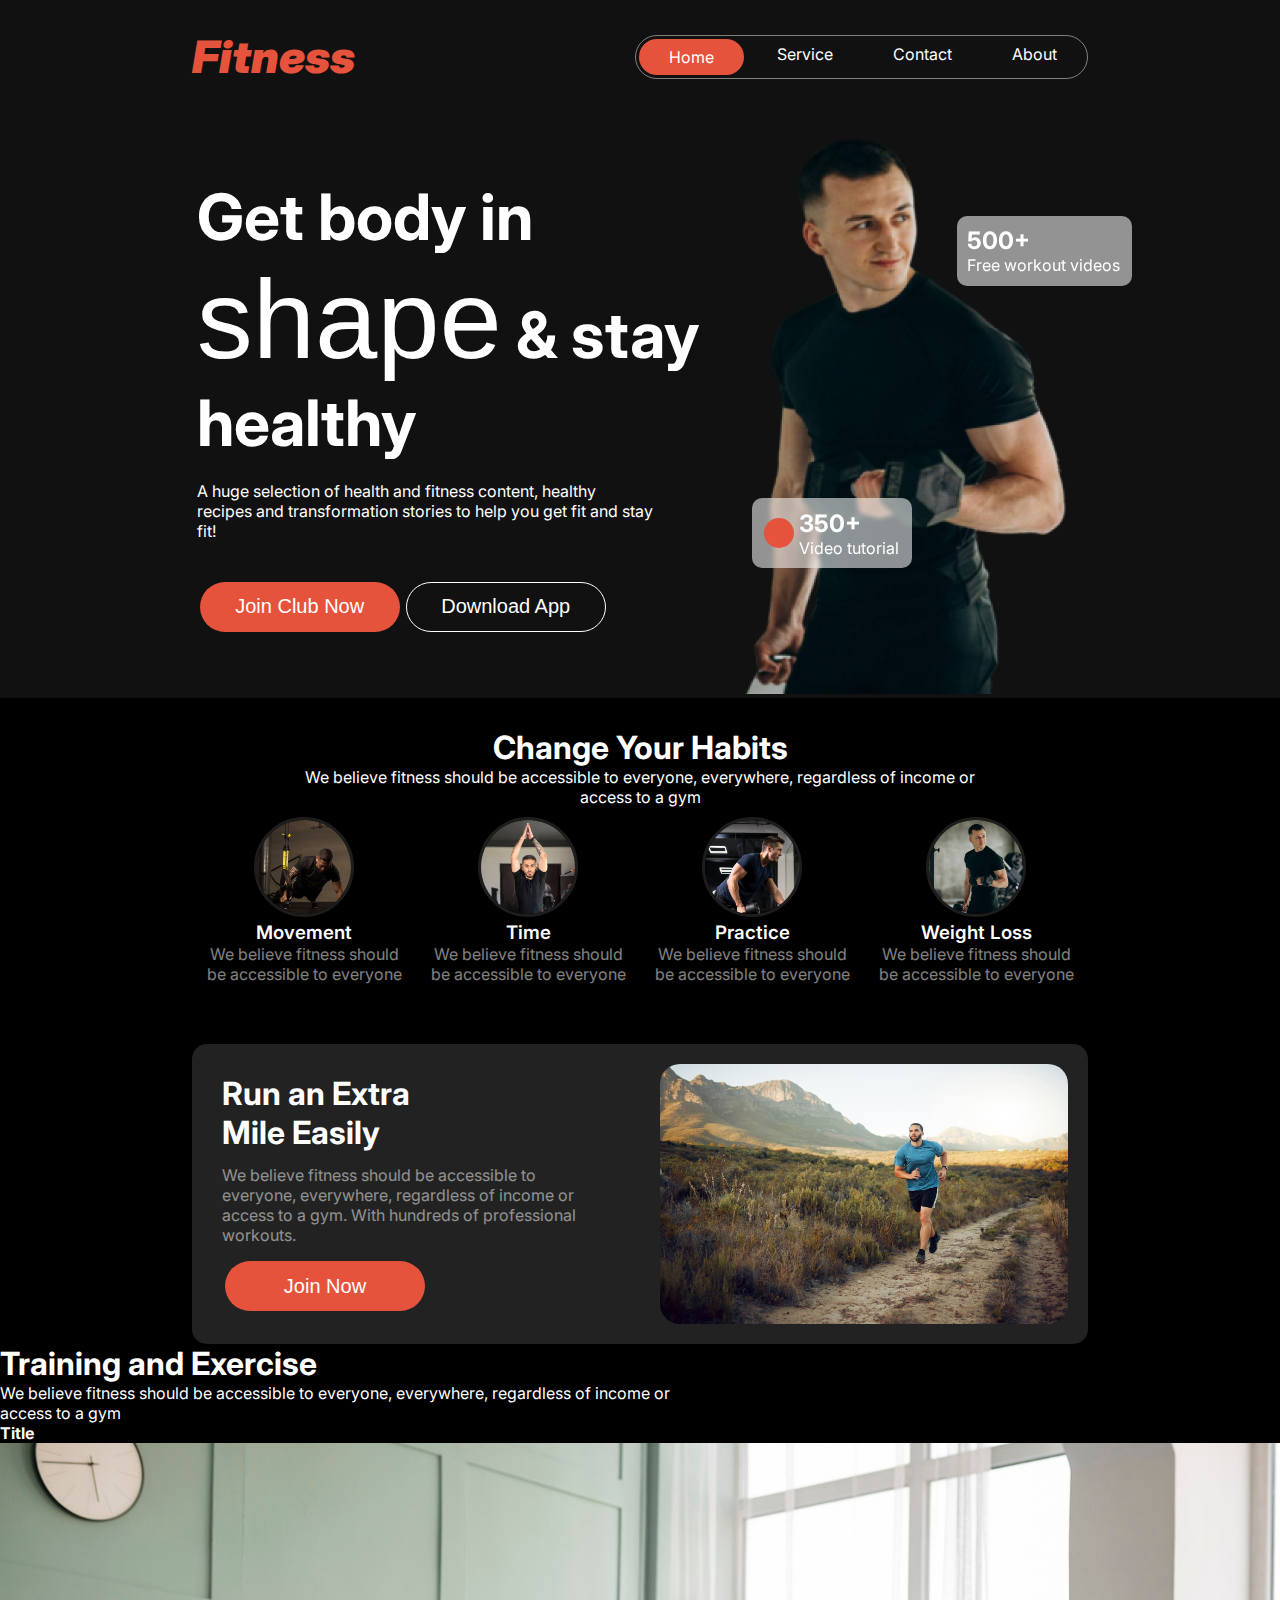
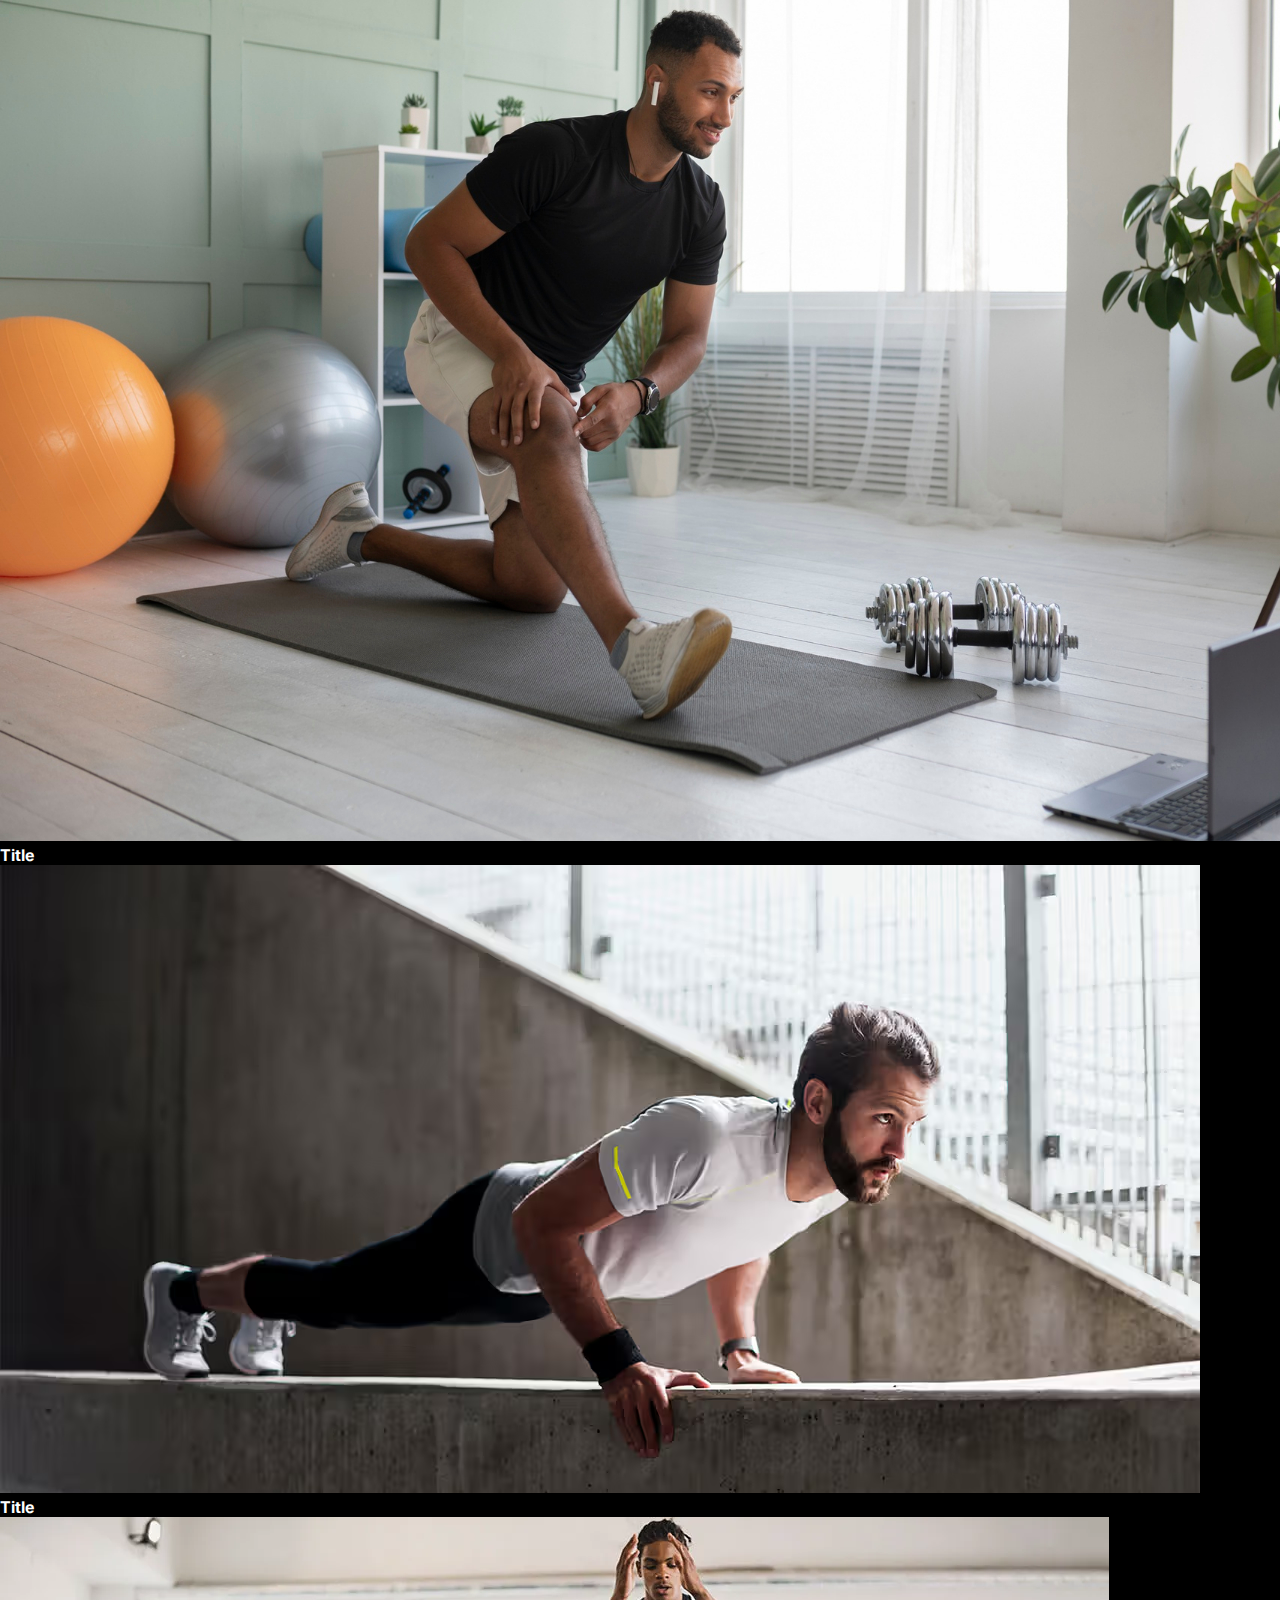
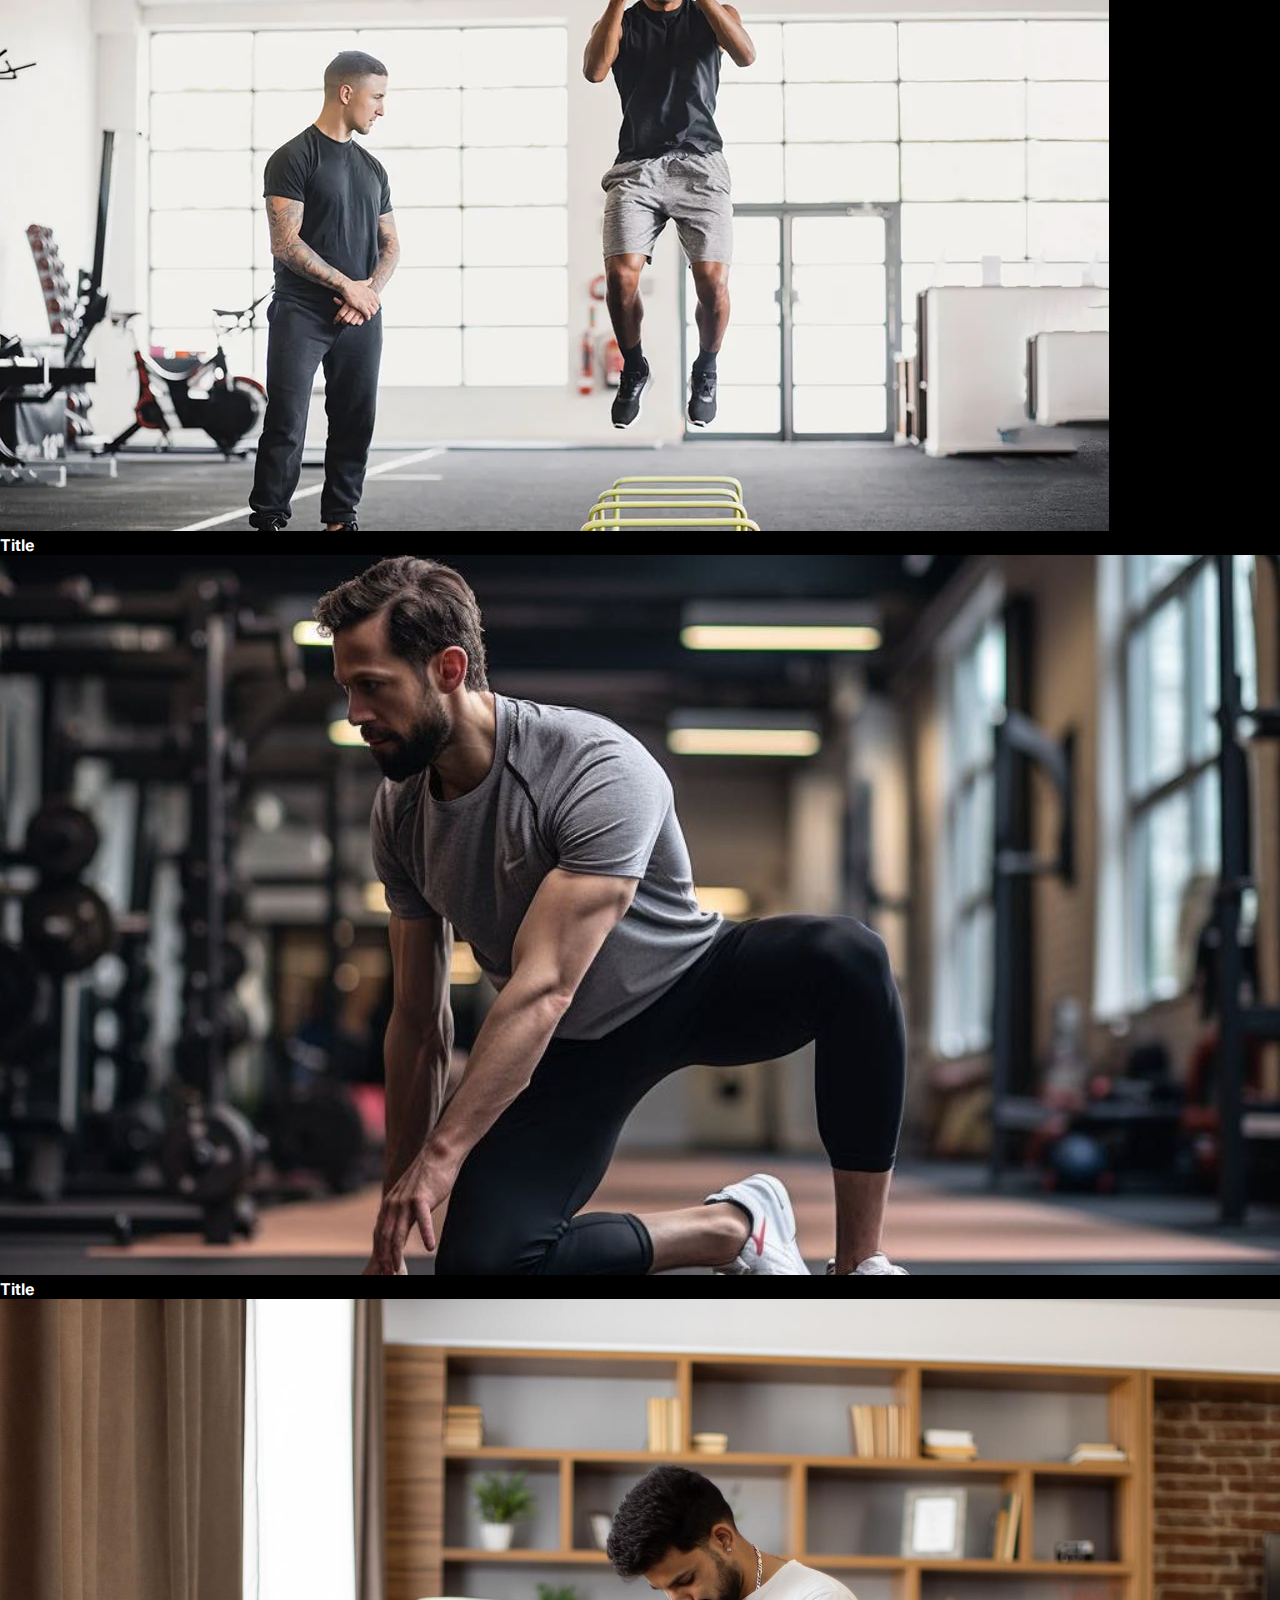
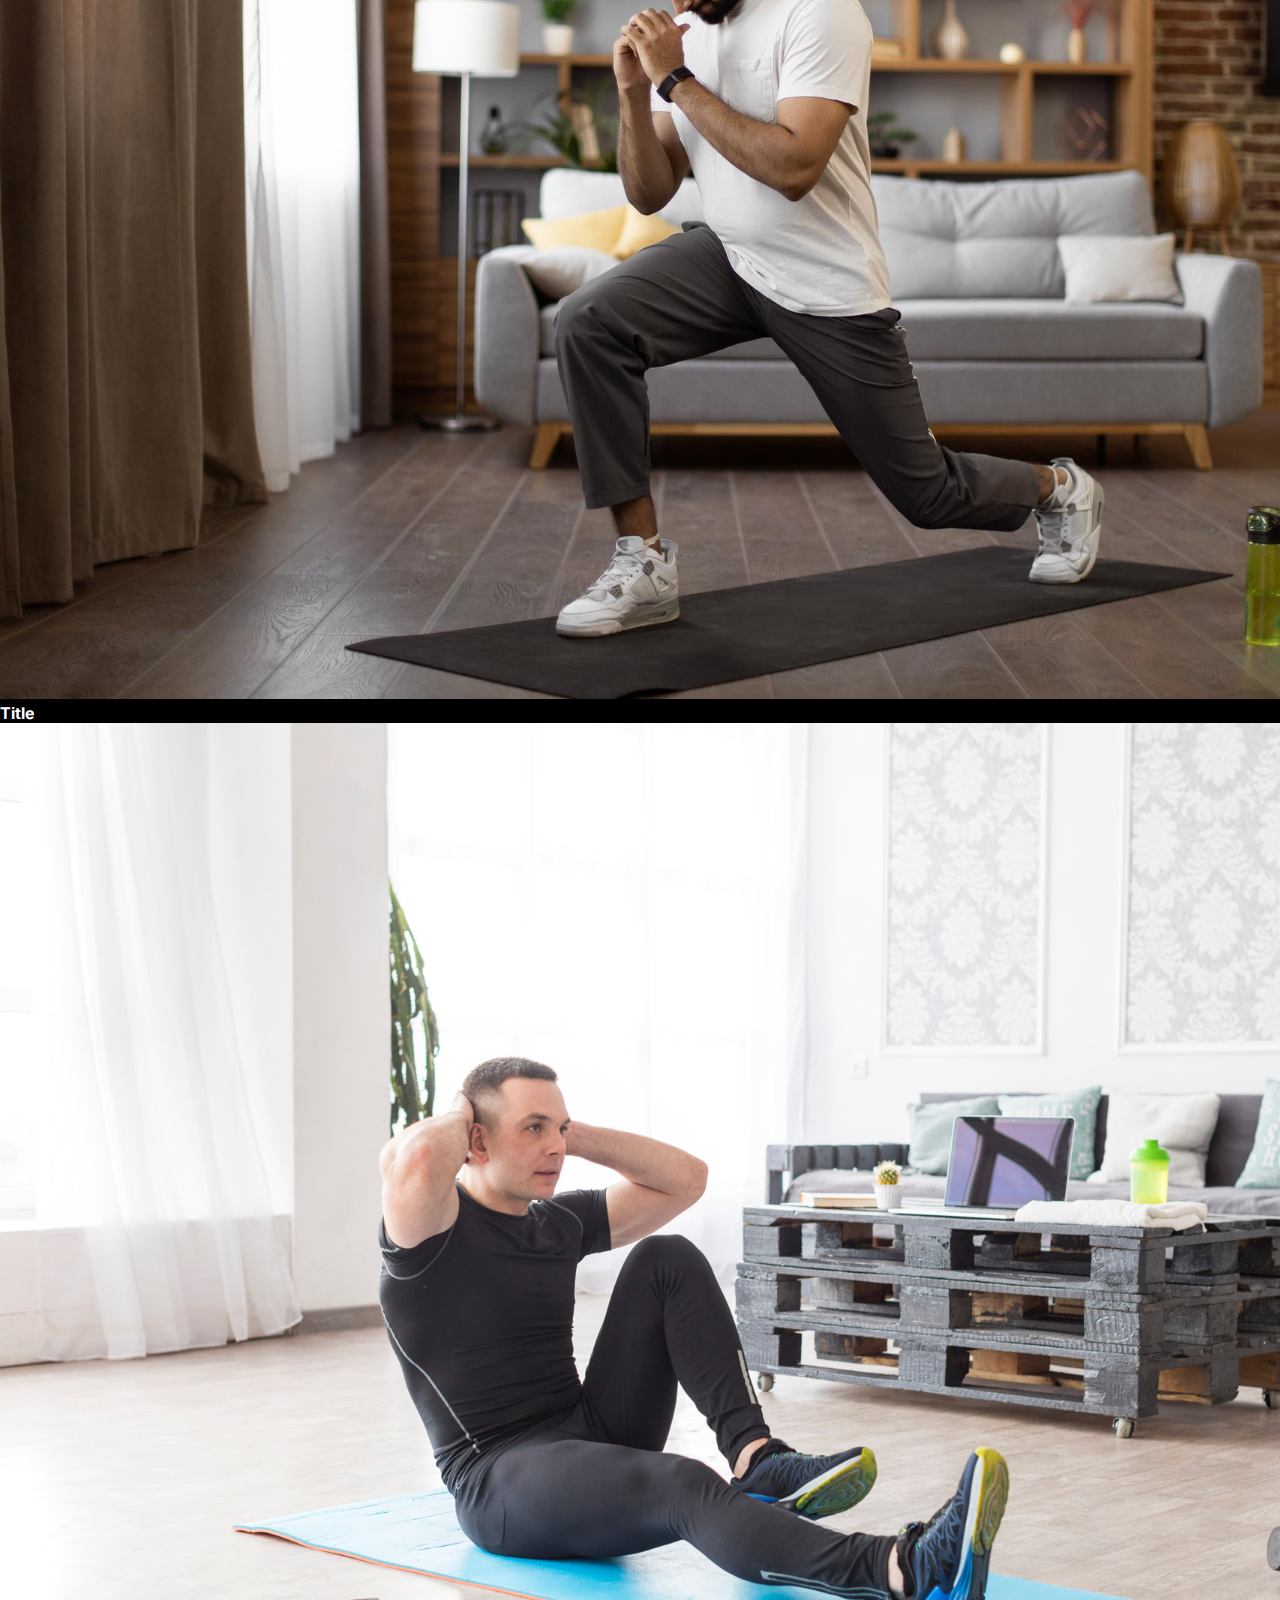
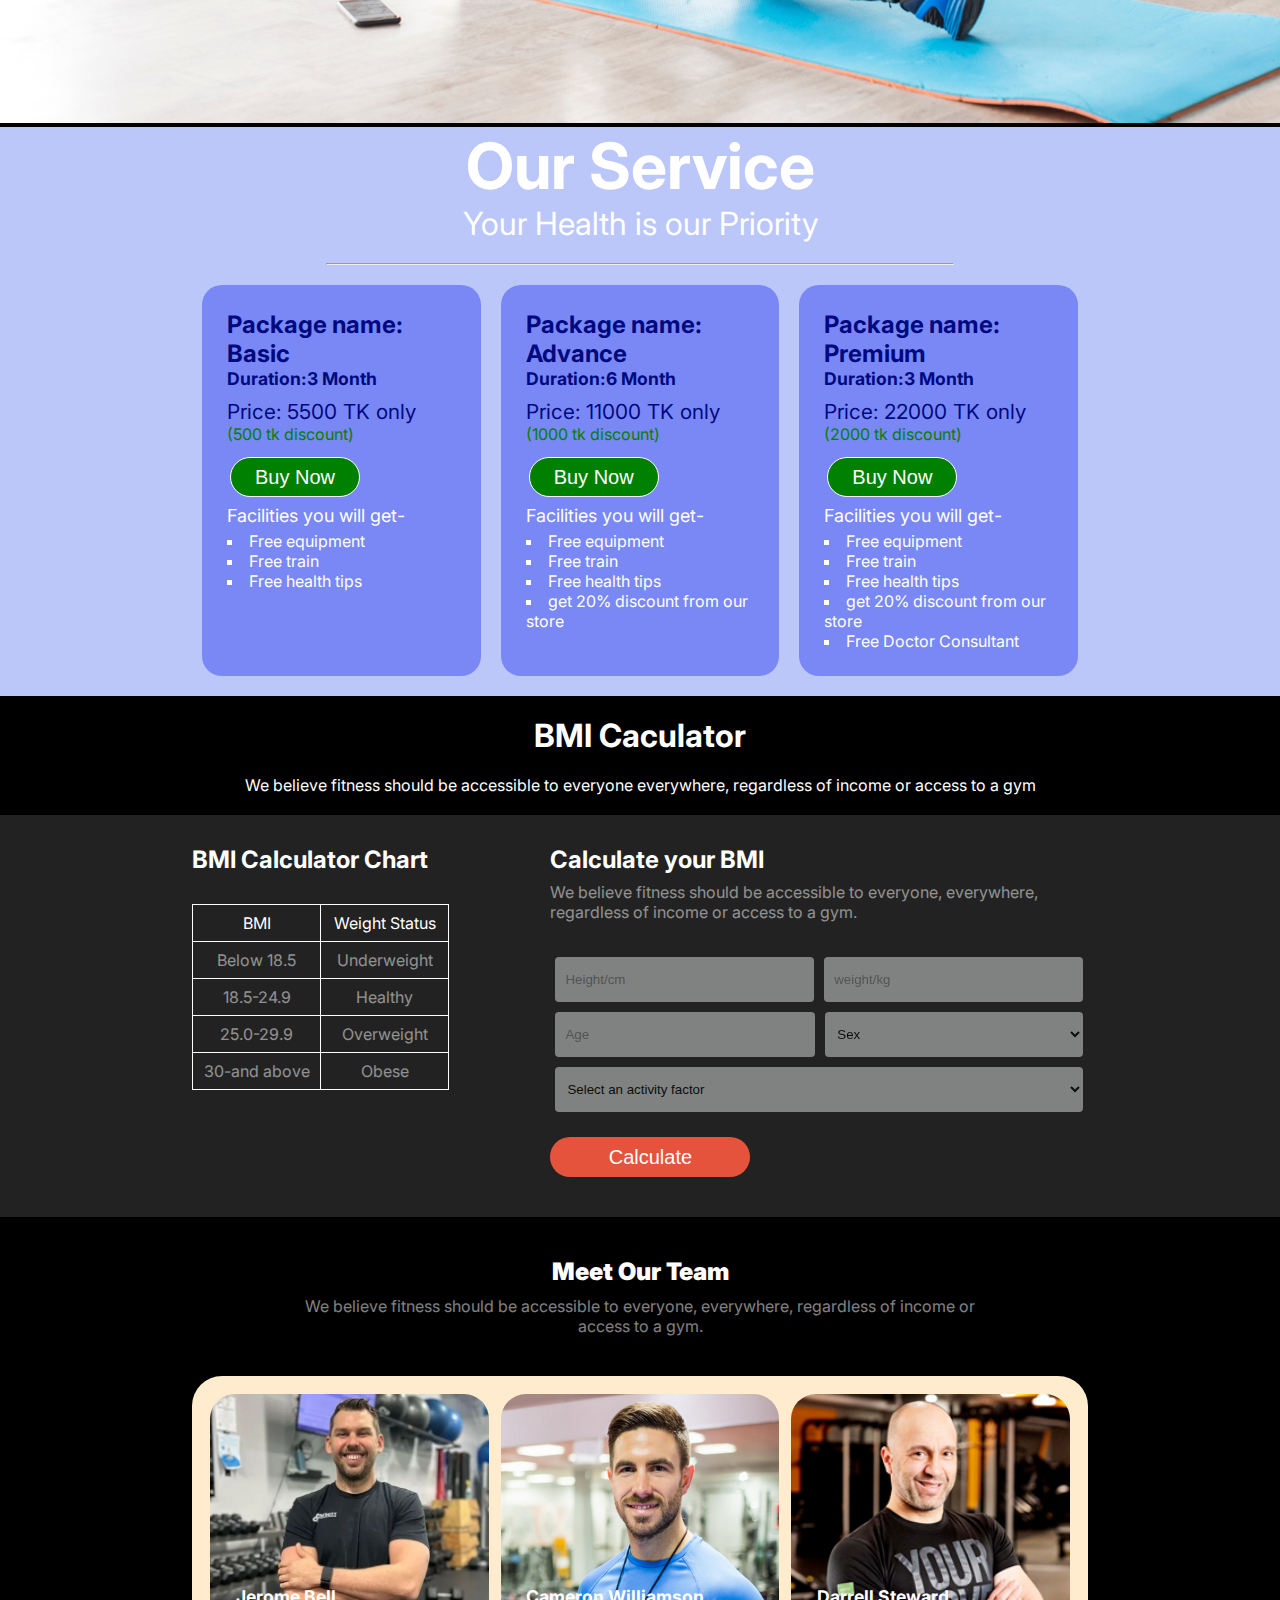
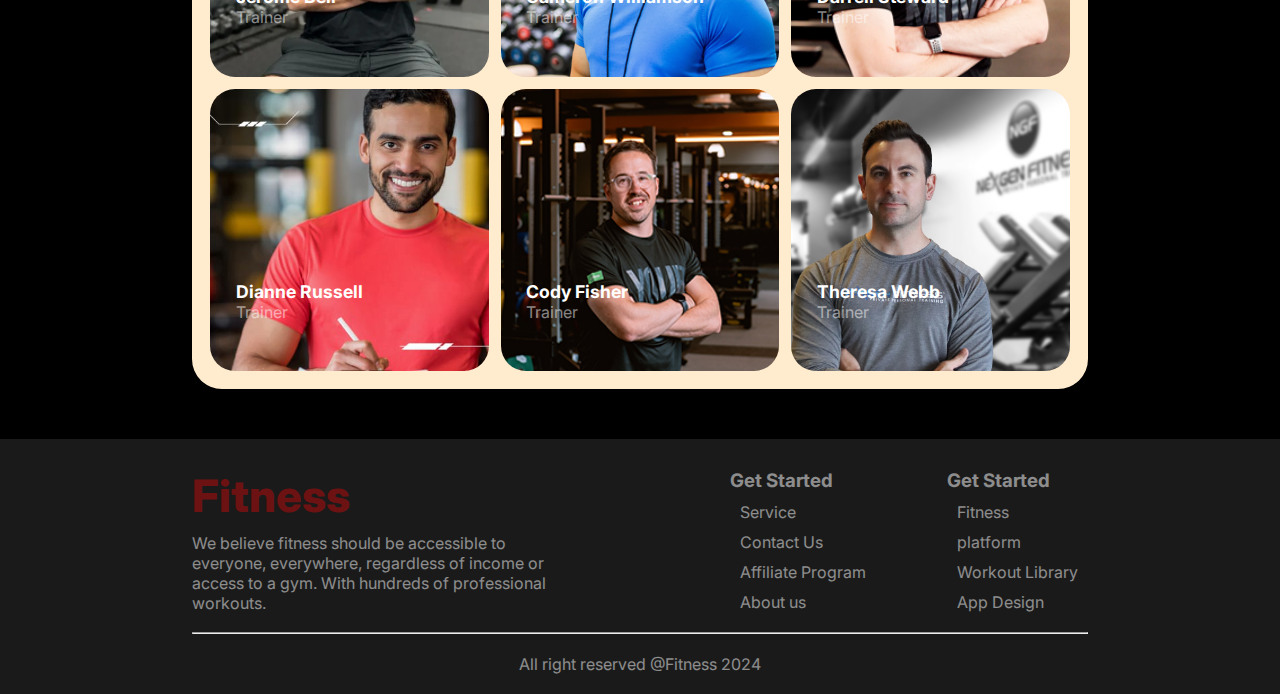
==== index.html @ 4a7ffb59 "color updated" ====
<!DOCTYPE html>
<html lang="en">

<head>
    <meta charset="UTF-8">
    <meta name="viewport" content="width=device-width, initial-scale=1.0">
    <title>Fitness</title>
    <link rel="stylesheet" href="index.css">
    <link rel="preconnect" href="https://fonts.googleapis.com">
<link rel="preconnect" href="https://fonts.gstatic.com" crossorigin>
<link href="https://fonts.googleapis.com/css2?family=Inter:wght@100..900&display=swap" rel="stylesheet">
    <link href="https://fonts.cdnfonts.com/css/miama" rel="stylesheet">
</head>

<body>
    <header>
        <nav>
            <div class="fitness"><em>Fitness</em></div>
            <div class=" nav-links">
                <ul class="nav-lists flex-it">
                    <li class="home-btn"><a href="#">Home</a></li>
                    <li><a href="#">Service</a></li>
                    <li><a href="#">Contact</a></li>
                    <li><a href="#">About</a></li>
                </ul>
            </div>
        </nav>

        <section class="header-sec">
            <div class="header-des">
                <div class="head-des">
                    <h1 class="head-title">
                        Get body in <br>
                        <span class="shape">shape</span> & stay <br>
                        healthy
                    </h1>
                </div>
                <div>
                    <p class="head-dess">A huge selection of health and fitness content, healthy recipes
                        and transformation stories to help you get fit and stay fit!</p>
                </div>
                <div class="button-div">
                    <button style="border: none;" class="btn">Join Club Now</button>
                    <button class="btn" style="background: none; border: 1px solid white;">Download App</button>
                </div>
            </div>

            <div class="image-part">
                <div class="ad-card-1">
                    <div class="round-icon"></div>
                    <div>
                        <h2>350+</h2>
                        <p>Video tutorial</p>
                    </div>
                </div>
                <div class="ad-card-2">
                    <h2>500+</h2>
                    <p>Free workout videos</p>
                </div>
                <img src="images/Images 2.png" alt="A cool Fitness guy">

            </div>

        </section>
    </header>

    <!-- Header all section close -->


    <!-- habit section start -->

    <main>
        <section class="habit">
            <div style="margin-top: 30px;">
                <h1>Change Your Habits</h1>
                <p>We believe fitness should be accessible to everyone, everywhere, regardless of income or
                    <br> access to a gym
                </p>
            </div>
            <div class="cards">
                <div class="card-1">
                    <div><img src="images/image 3.png" alt="A MAn Exercising"></div>
                    <div class="card-des">
                        <h3>Movement</h3>
                        <p>We believe fitness should be
                            accessible to everyone</p>
                    </div>
                </div>
                <div class="card-1">
                    <div><img src="images/image 2.png" alt="A MAn Exercising"></div>
                    <div class="card-des">
                        <h3>Time</h3>
                        <p>We believe fitness should be
                            accessible to everyone</p>
                    </div>
                </div>
                <div class="card-1">
                    <div><img src="images/image 4.png" alt="A MAn Exercising"></div>
                    <div class="card-des">
                        <h3>Practice</h3>
                        <p>We believe fitness should be
                            accessible to everyone</p>
                    </div>
                </div>
                <div class="card-1">
                    <div><img src="images/image 5.png" alt="A MAn Exercising"></div>
                    <div class="card-des">
                        <h3>Weight Loss</h3>
                        <p>We believe fitness should be
                            accessible to everyone</p>
                    </div>
                </div>

            </div>
            <div class="run-section">
                <div class="run-des">
                    <div class="des-run-extra">
                        <h1>Run an Extra
                            <br>
                            Mile Easily
                        </h1>
                    </div>

                    <div class="des-run-extra">
                        <p class="p-color">We believe fitness should be accessible to everyone,
                                everywhere, regardless of income or access to a gym. With
                                hundreds of professional workouts.</p>
                    </div>
                    <div>
                        <a href="#"><button class="btn run-btn" style="border: none;">Join Now</button></a>
                    </div>
                </div>

                <div class="run">
                    <img src="images/run.jpg" alt="">
                </div>
            </div>
        </section>
        <!-- run sec closed -->



        <!-- training start here  -->

        <section class="training">
            <section>
                <div>
                    <h1>Training and Exercise</h1>
                </div>
                <div>
                    <p>
                        We believe fitness should be accessible to everyone, everywhere, regardless of income or
                        <br>access to a gym
                    </p>
                </div>
            </section>

            <!-- training grid start here  -->
            <section class="training-grid">
                <div class="training-sec-1">
                    <div class="trining-1">
                        <div>
                            <h4>Title</h4>
                        </div>
                        <div class="training-img">
                            <img src="images/exercise1.jpg" alt="A Man is exercising">
                        </div>
                    </div>
                    <div class="trining-2">
                        <div>
                            <h4>Title</h4>
                        </div>
                        <div class="training-img">
                            <img src="images/exercise2.png" alt="A Man is exercising">
                        </div>
                    </div>
                    <div class="trining-3">
                        <div>
                            <h4>Title</h4>
                        </div>
                        <div class="training-img">
                            <img src="images/exercise3.png" alt="A Man is exercising">
                        </div>
                    </div>
                    <div class="trining-4">
                        <div>
                            <h4>Title</h4>
                        </div>
                        <div class="training-img">
                            <img src="images/exercise4.png" alt="A Man is exercising">
                        </div>
                    </div>
                    <div class="trining-5">
                        <div>
                            <h4>Title</h4>
                        </div>
                        <div class="training-img">
                            <img src="images/exercise5.jpg" alt="A Man is exercising">
                        </div>
                    </div>
                    <div class="trining-6">
                        <div>
                            <h4>Title</h4>
                        </div>
                        <div class="training-img">
                            <img src="images/exercise6.jpg" alt="A Man is exercising">
                        </div>
                    </div>
                </div>
            </section>
        </section>
        <!-- training end here  -->
        <!-- our service start here  -->
        <section class="service-main">
            <div class="service">
                <div class="service-header">
                    <h1>Our Service</h1>
                    <p>Your Health is our Priority</p>
                </div>
                <hr class="head-hr">
                <div class="packages">
                    <div class="service-package-1">
                        <div class="price">
                            <h2>Package name: Basic</h2>
                            <h3>Duration:3 Month</h3>
                            <div class="amount-p">
                                <p class="amount">Price: 5500 TK only</p>
                                <p class="disc">(500 tk discount)</p>
                            </div>
                            <button class="btn purchase-btn">Buy Now</button>
                            <p class="facilities">Facilities you will get-</p>
                            <ul class="service-list">
                                <li>Free equipment</li>
                                <li>Free train</li>
                                <li>Free health tips</li>
                            </ul>
                        </div>
                    </div>
                    <div class="service-package-1">
                        <div class="price">
                            <h2>Package name: Advance</h2>
                            <h3>Duration:6 Month</h3>
                            <div class="amount-p">
                                <p class="amount">Price: 11000 TK only</p>
                                <p class="disc">(1000 tk discount)</p>
                            </div>
                            <button class="btn purchase-btn">Buy Now</button>
                            <p class="facilities">Facilities you will get-</p>
                            <ul class="service-list">
                                <li>Free equipment</li>
                                <li>Free train</li>
                                <li>Free health tips</li>
                                <li>get 20% discount from our store</li>
                            </ul>
                        </div>
                    </div>
                    <div class="service-package-1">
                        <div class="price">
                            <h2>Package name: Premium</h2>
                            <h3>Duration:3 Month</h3>
                            <div class="amount-p">
                                <p class="amount">Price: 22000 TK only</p>
                                <p class="disc">(2000 tk discount)</p>
                            </div>
                            <button class="btn purchase-btn">Buy Now</button>
                            <p class="facilities">Facilities you will get-</p>
                            <ul class="service-list">
                                <li>Free equipment</li>
                                <li>Free train</li>
                                <li>Free health tips</li>
                                <li>get 20% discount from our store</li>
                                <li>Free Doctor Consultant</li>
                            </ul>
                        </div>
                    </div>
                </div>
            </div>
        </section>

        <!-- our service end here  -->



        <!-- bmi start here  -->
        <section class="bmi-sec">
            <div class="bmi-table-main">
                <div class="bmi-head">
                    <h2>BMI Caculator</h2>
                    <p>We believe fitness should be accessible to everyone everywhere, regardless of income or access to
                        a gym
                    </p>
                </div>

                <section class="bmi">
                    <div class="bmi-main">
                        <div class="bmi-table">
                            <h2>BMI Calculator Chart</h2>
                            <table class="table-main">
                                <tbody>
                                    <thead style="color: #FFFFFF; opacity: 100%;">
                                        <td style="color: #FFFFFF" >BMI</td>
                                        <td class="red">Weight Status</td>
                                    </thead>
                                    <tr>
                                        <td>Below 18.5</td>
                                        <td>Underweight</td>
                                    </tr>
                                    <tr>
                                        <td>18.5-24.9
                                        <td>Healthy</td>
                                        </td>
                                    </tr>
                                    <tr>
                                        <td>25.0-29.9
                                        <td>Overweight</td>
                                        </td>
                                    </tr>
                                    <tr>
                                        <td>30-and above
                                        <td>Obese</td>
                                        </td>
                                    </tr>
                                </tbody>
                            </table>
                        </div>

                        <!-- form start here  -->
                        <form class="bmi-form-main">
                            <div class="bmi-form-head">
                                <h2 class="h-color"> Calculate your BMI</h2>
                                <p class="p-color">We believe fitness should be accessible to everyone, everywhere, regardless of income
                                    or access to a gym.</p>
                            </div>
                            <div class="test-form">
                                <div class="bmi-form">
                                    <div class="in-100">
                                        <input class="in-50" type="text" name="height" placeholder="Height/cm">
                                        <input class="in-50" type="text" name="height" placeholder="weight/kg">
                                    </div>
                                    <div class="in-100">
                                        <input type="text" name="height" placeholder="Age">
                                        <select class="in-50">
                                            <option value="Sex">Sex</option>
                                            <option value="Sex">Male</option>
                                            <option value="Sex">Female</option>
                                        </select>
                                    </div>
                                    <div class="in-100">
                                        <select class="in-50">
                                            <option value="Sex">Select an activity factor</option>
                                            <option value="Sex">Activity 1</option>
                                            <option value="Sex">Activity 2</option>
                                            <option value="Sex">Activity 3</option>
                                        </select>
                                    </div>

                                </div>
                                <div class="calc-btn">
                                    <button class="btn" style="border: none; height: 40px; margin: 20px 0px;"
                                        type="submit">Calculate</button>
                                </div>
                            </div>
                        </form>
                    </div>
                </section>
            </div>
        </section>
        <!-- meet-team section start here  -->
        <section class="team">
            <section class="team-70">
                <div class="team-head">
                    <h2><strong>Meet Our Team</strong></h2>
                    <p class="p-color">We believe fitness should be accessible to everyone, everywhere, regardless of income or <br>
                        access to a gym.</p>
                </div>

                <!-- head close  -->




                <!-- grid section start here      -->
                <div class="grid-container">
                    <div class="trainer-1 grid-cards">
                        <div class="detail">
                            <h4>Jerome Bell</h4>
                            <p>Trainer</p>
                        </div>
                        <img src="images/trainer1.png" alt="">
                    </div>
                    <div class="trainer-2 grid-cards ">
                        <div class="detail">
                            <h4>Cameron Williamson</h4>
                            <p>Trainer</p>
                        </div>
                        <img src="images/trainer2.png" alt="">

                    </div>
                    <div class="trainer-3 grid-cards">
                        <div class="detail">
                            <h4>Darrell Steward</h4>
                            <p>Trainer</p>
                        </div>
                            <img src="images/trainer3.png" alt="">

                    </div>
                    <div class="trainer-4 grid-cards">
                        <div class="detail">
                            <h4>Dianne Russell</h4>
                            <p>Trainer</p>
                        </div>
                            <img src="images/trainer4.png" alt="">

                    </div>
                    <div class="trainer-5 grid-cards">
                        <div class="detail">
                            <h4>Cody Fisher</h4>
                            <p>Trainer</p>
                        </div>
                            <img src="images/trainer5.png" alt="">

                    </div>
                    <div class="trainer-6 grid-cards">
                        <div class="detail">
                            <h4>Theresa Webb</h4>
                            <p>Trainer</p>
                        </div>
                            <img src="images/trainer6.png" alt="">

                    </div>
                </div>
            </section>
        </section>
    </main>



    <footer>
        <section class="footer-sec-main">
            <section class="footer-sec">
                <div class="foot-sec-1">
                    <h1 class="fitness-footer fitness ">Fitness</h1>
                    <p>We believe fitness should be accessible to everyone,
                        everywhere, regardless of income or access to a gym. With
                        hundreds of professional workouts.</p>
                </div>
                <div class="footer-test-section">
                    <!-- sec 2 start  -->
                    <div class="foot-sec-2">
                        <div>
                            <h3 >Get Started</h3>
                        </div>
                        <div class="list-style">
                            <ul>
                                <li>Service</li>
                                <li>Contact Us</li>
                                <li>Affiliate Program</li>
                                <li>About us</li>
                            </ul>
                        </div>
                    </div>
                    <!-- footer section 3 start -->
                    <div class="foot-sec-3">
                        <div>
                            <h3 class="h color">Get Started</h3>
                        </div>

                        <div class="list-style">
                            <ul>
                                <li>Fitness</li>
                                <li>platform</li>
                                <li>Workout Library</li>
                                <li>App Design</li>
                            </ul>
                        </div>
                    </div>
                </div>
            </section>
        </section>
        <hr>
        <div class="footerr-sec">
            <p class="p-color">All right reserved @Fitness 2024</p>
        </div>
    </footer>
</body>

</html>
---- index.css ----
*{
    margin: 0;
    padding: 0;
    box-sizing: border-box;
}
body{
    /* background-color:linear; */
    background: #000000;
    color: #FFFFFF;
    font-family: "Inter", sans-serif;
    font-optical-sizing: auto;
    /* font-weight: <weight>; */
    font-style: normal;
    font-variation-settings:
        "slnt" 0;
    /* background: linear-gradient(); */
    /* margin:0 auto; */

}
.shape{
    font-family: 'Miama', sans-serif;
    font-size: 7rem;
    font-weight: 400;
}


/* important > 
small-576
med-576-992
large above 992 */


/* shared styles */
.home-btn{
    background-color: #E6533C;
    border-radius: 50px;
    margin: 3px;
}
.btn{
    background-color: #E6533C;
    height: 50px;
    width: 200px;
    border-radius: 50px;
    margin: 3px;
    color: white;
    font-size: 20px;
    border: 1px solid white;

}
.purchase-btn{
    height:40px;
    width:130px;
    background-color: green;
}

.flex-it{
display: flex;

}

.p-color{
    color: #FFFFFF;
    opacity: 50%;
}
.h-color{
    color: #FFFFFF;
}


.list-style ul li{
    list-style: none;
    margin: 10px;
}

/* share style close */









header{
    display: flex;
    flex-direction: column;
    /* width: 100%; */
    /* border: 2px solid red; */
    justify-content: center;
    align-items: center;
    /* background-color: rgb(0, 0, 0); */
    background: linear-gradient(#111111 100%, #777777 0%);

    
}
nav{
    display: flex;
    /* border: 2px solid red; */
    width: 70%;
    margin: 30px auto;
    justify-content: space-between;
    align-items: center;
}
.fitness{
    font-size: 2.8rem;
    color: #E6533C;
    font-weight: 900;
}
.nav-links li{
    display: flex;
    justify-content: space-around;

}
.nav-lists{
    border: 1px solid gray;
    border-radius: 50px;

}
.nav-links ul li a{
    /* border: 2px solid red; */
    justify-content: space-around;
    margin: 8px 30px;
    text-decoration: none;
    color: white;
}

.header-sec{
    color: white;
    display: flex;
    justify-content: flex-start;
    align-items: flex-start;
    height: 100%;
    width: 70%;
    /* margin: 50px auto; */
    /* border: 2px solid rgb(0, 0, 234); */
    /* background-color: rebeccapurple; */
    

}
.head-title{
    font-size: 4rem;"
}
.head-dess{
    width: 85%;
}
.header-des{
    display: flex;
    flex-direction: column;
    /* justify-content: center; */
    /* align-items: center; */
    height: 100%;
    width: 60%;
    gap: 20px;
    margin: auto;
    
    /* border: 2px solid rgb(15, 18, 188); */
    /* padding: 100px; */

}
.button-div{
    display: flex;
    /* justify-content: center; */
    width: 100%;
    margin-top: 2vh;
}
.image-part{
    height: 100%;
    width: auto;
    /* border: 2px solid rgb(69, 219, 59); */
    text-align: center;
    /* position: relative; */
}
.image-part>img{
    height: 100%;
    width: 100%;
    /* border: 2px solid rgb(234, 0, 0); */
    text-align: center;
}

.ad-card-1{
    display: flex;
    justify-content: space-around;
    align-items: center;
    background-color: rgba(255, 255, 255, 0.548);
    backdrop-filter: blur(2px);
    height: 70px;
    width: 160px;
    border-radius: 10px;
    position: absolute;
    text-align: left;
    margin: 30% 1%;
    padding: 10px;

    /* ekhane ektu kaj korte hbe  */
}
.round-icon{
    height: 30px;
    width:30px;
    background-color: #E6533C;
    border-radius:50%;
}
.ad-card-2{
    background-color: rgba(255, 255, 255, 0.548);
    /* color: rgb(249, 249, 249); */
    /* opacity: 100%; */
    backdrop-filter: blur(3px);
    /* background-color: aquamarine; */
    height: 70px;
    width: 175px;
    border-radius: 10px;
    position: absolute;
    text-align: left;
    margin: 8% 17% ;
    padding: 10px;
}

.habit{
    width: 70%;
    margin: 0 auto;
    text-align: center;
    /* border: 3px solid red; */

}

.cards{
    display: flex;
    margin-bottom: 50px;
    /* border: 4px solid rgb(23, 210, 67); */
    
}
.card-1{
    padding: 10px;
    /* width: 33%; */
}
.card-1 h3{
    color: #FFFFFF;
    font-weight: 600;
}
.card-des p{
    color: #FFFFFF;
    opacity: 50%;
    
}
.card-1 img{
    height: 100px;
    width: 100px;
    border: 3px solid rgba(255, 255, 255, 0.115);
    border-radius: 50%;
}

.run-section{
    display: flex;
    text-align: left;
    height: 300px;
    background-color: #222222;
    border-radius: 15px;
    /* gap: 30px; */
}
.run-des{
    display: flex;
    flex-direction: column;
    justify-content: space-between;
    width: 50%;
    padding: 30px;
    
}
.run{
    width: 50%;
    padding: 20px;
}
.run img{
    height: 100%;
    width: 100%;
    border-radius: 20px;
    /* background-image: url(images/run.jpg);
    background-position: center;
    background-repeat: no-repeat;
    background-size: cover; */
}
training- exersize grid start here
.training{
    width: 70%;
    margin: 50px auto;
    border: 3px solid red;
    text-align: center;
    
}
.training-grid{
    disply:grid;
    /* grid-template-columns: repeat(3, 1fr); */
    grid-template-columns: repeat(3 1fr);
}
/* our service section start here  */


.containerr{
    display: flex;
    /* grid-template-columns: repeat(3 1fr); */
}
.cotainer img{
    height: 100%;
    width: 100%;
}


/* our service start here  */

.service-main{
    /* width: 70%; */
    background-color: rgb(187, 199, 249);
    /* margin-bottom: 150px; */
}
.service{
    width: 70%;
    margin: 0 auto;
    /* background-color: rgb(187, 199, 249); */
}
.service-header{
    text-align: center;
    font-size: 2rem
}
.service-list{
    list-style: square inside;
}
.packages{
    display: flex;
    justify-content: center;
    align-content: center;
}

.service-package-1{
    padding: 25px;
    border-radius: 20px;
    background-color: rgba(105, 119, 244, 0.796);
    color: rgb(255, 255, 255);
    margin: 0px 10px;
    /* margin-right: 10px; */
    margin-bottom: 20px;
    width: 33%;
}
.head-hr{
    margin: 20px auto;
}
.price h3{
    font-size: 1.1rem;
    color: rgb(0, 9, 128);
}
.price h2{
    /* font-size: 1.1rem; */
    color: rgb(0, 9, 128);
}
.amount-p{
    margin: 10px 0;
}
.amount{
    font-size: 1.3rem;
    color: rgb(0, 9, 128);
    /* margin: 5px 0; */
}
.disc{
    color: green;
}
.facilities{
    margin: 5px 0px;
    font-size: 18px;
}
/* our service end here  */











/* bmi sta rt */
.bmi{
    /* height: 400px; */

}
.bmi-table{
    width: 40%;
    /* background-color: blue; */
}

.bmi-sec{
    /* text-align: center; */
    /* background-color: bisque; */
}
/* .bmi-table-main{
    display: flex;
    justify-content: space-evenly;
} */
.bmi-main{
    display: flex;
    justify-content: space-between;
    /* border: 2px solid rgb(199, 64, 30); */
    width: 70%;
    margin-top: 30px;


}


.bmi-form-main{
    width: 60%;
    gap: 10px;
    /* background-color: aquamarine; */
}
.bmi-form-head > p{
    margin-top: 8px;
    margin-bottom: 30px;
    /* margin-block-end: 15px; */
}
.bmi-head{
    /* margin-left: 25vw; */
    text-align: center;
    margin: 20px auto;
    /* background-color: red; */
}
.bmi-head h2{
    font-size: 2rem;
    margin-bottom: 20px;
}

.bmi{
    background-color: #222222;
    /* width: 70%; */
    display: flex;
    flex-direction: column;
    justify-content: center;
    align-items: center;
}

.bmi-table{
    /* border: 3px solid red; */
    display: flex;
    flex-direction: column;
    align-items: self-start;
    gap: 30px;
}
table{
    border-collapse: collapse;
}
td{
    border: 1px solid white ;
    padding: 8px;
    /* height: 1vh; */
    width: 10vw;
    text-align: center;

}

tbody td{
    color: #FFFFFF;
    opacity: 50%;
}


/* bmi form start  */
.bmi-form{
    width: 100%;
    margin: auto;
    color: #FFFFFF;
    opacity: 60%;

}
.test-form{
    /* background-color: rebeccapurple; */
    text-align: left;
    margin-bottom: 20px;

    
}
.age-sex{
    /* display: flex; */
    /* justify-content: ; */
}

.in-100{
    display: flex;
    /* width: 100%; */

}

.bmi-form input {
    width: 100%;
    border-radius: 4px;
    height: 5vh;
    padding: 10px;
    margin: 5px ;
    border: none;
    background-color: rgb(192, 196, 196);
    /* position: relative; */
}
.in-100 select{
    width: 100%;
    border-radius: 4px;
    height: 5vh;
    padding: 8px;
    margin: 5px ;
    border: none;
    background-color: rgb(192, 196, 196);

}





/* team start here  */
.team{
background-color: black;
margin-bottom: 50px;
display: flex;
flex-direction: column;
justify-content: center;
align-items: center;
}
.team-70{
    width: 70%;

    /* border: 2px solid red; */
}
.team-head{
    margin: 40px;
    text-align: center;

}
.team-head h2{
    margin: 10px;
    text-align: center;

}


/* test grid start here  */
.grid-container{
    /* border: 2px solid red; */
    background-color: blanchedalmond;

    border-radius: 30px;
    display: grid;
    grid-template-columns: repeat(3, 1fr);
    /* grid-template-rows: repeat(2, 1fr); */
    /* gap: 2%; */
    grid-gap: 12px;
    padding: 2%;
    /* height: 400px; */
    /* overflow: auto; */


}
.detail{
    position: absolute;
    margin: 15% 2%;
    /* color: red; */
    font-size: 1.1rem;
    text-align: left;
}
.detail p{
    font-size: 1rem;
    color: #FFFFFF;
    opacity: 50%;
}
.grid-container img{
height: 100%;
width: 100%;
object-fit: cover;
border-radius: 25px;


}
/* test grid end here  */


/* footer start here  */
footer{
    /* background-color: #FFFFFF; */
    background: #FFFFFF1A;

    /* opacity: 10%; */
    color: white;
 
}
.footer-sec-main{
    display: flex;
    justify-content: center;
    align-items: center;
    margin-bottom: 10px;
    /* border: 3px solid red; */
    opacity: 50%;

}
.footer-sec{
    width: 70%;
    display: flex;
    margin-top: 30px;
    /* background-color: blue; */
}
.foot-sec-1{
    width: 50%;
    margin-right: 20%;
}
.fitness-footer{
    margin-bottom: 10px;
    font-weight: 800;
    color: #be0c0c;
    opacity: 100%;
    /* color: #E6533C; */
    /* font-size: 2.5rem; */
}
/* .foot-sec-2{
    width: 30%;
    text-align: left;
    align-items: start;
    align-content: start;
}
.foot-sec-3{
    width: 30%;
    display: flex;
    flex-direction: column;
    justify-content: flex-start;
    align-items: start;
    align-content: start;
} */

.footer-test-section{
    width: 50%;
    display: flex;
    justify-content: space-between;
}

.footerr-sec{
    text-align: center;
    padding: 20px;
    /* margin-bottom: 30px; */
    /* background-color: rgb(94, 92, 89); */
}
hr{
    width: 70%;
    margin: 0 auto;
}




/* responsive for mobile start here  */
@media screen and (max-width:576px) {
    
    nav{
        /* display: flex; */
        justify-content: flex-start;
        align-items: flex-start;
        text-align: left;
        /* border: 2px solid red; */
        width: 90%;
        margin: 35px 0;
    }
    .fitness{
        font-size: 3rem;
        font-weight: bold;

    }
    .nav-links{
        display: none;
    }

    .header-sec{
        display: flex;
        flex-direction: column;
        color: white;
        /* justify-content: flex-start; */
        /* align-items: flex-start; */
        /* height: 100%; */
        width: 90%;
    }
    .head-des{
        /* width: 100%; */
        /* background-color: rebeccapurple; */
    }
/* copy from main style  */












header{
    /* display: flex; */
    /* flex-direction: column; */
    /* width: 100%; */
    /* border: 2px solid red; */
    /* justify-content: center; */
    /* align-items: center; */
    /* background-color: rgb(0, 0, 0); */
    
}

.header-sec{
    /* color: white;
    display: flex;
    justify-content: flex-start;
    align-items: flex-start;
    height: 100%;

     */

}
.header-des{
    display: flex;
    flex-direction: column;
    /* justify-content: left; */
    align-items: start;
    /* height: 100%; */
    width: 100%;
    gap: 10px;
    /* margin: auto; */
    
    /* border: 2px solid rgb(15, 18, 188); */
    /* padding: 100px; */

}
.head-title{
    font-size: 3rem;
    /* margin-top: ; */
}
.head-dess{
    width: 70%;
}

.button-div{
    display: flex;
    justify-content: space-around;
    width: 100%;
    margin-top: 2vh;
}
.image-part{
    /* text-align: center; */
    /* align-content: center; */
    margin: 0 auto;
    height: 580px;
    width: 400px;
    /* border: 2px solid rgb(69, 219, 59); */
    /* text-align: center; */
}
.image-part>img{
    height: 100%;
    width: 100%;
}

.ad-card-1{
    background-color: rgb(154, 163, 160);
    height: 70px;
    width: 180px;
    /* border-radius: 10px;
    position: absolute;
    text-align: left; */
    margin: 48% 1%;
    padding: 15px;

    /* ekhane ektu kaj korte hbe  */
}
.ad-card-2{
    background-color: rgb(183, 194, 190);
    height: 75px;
    width: 170px;
    border-radius: 10px;
    position: absolute;
    text-align: left;
    margin: 10% 43% ;
    padding: 15px;
}

.habit{
    width: 90%;
    margin: 0 auto;
    text-align: center;
    /* border: 3px solid red; */

}
.cards{
    display: flex;
    flex-direction: column;
    justify-content: center;
    align-items: center;
    margin-bottom: 80px;

    
}
.card-1{
    padding: 10px;
    width: 50%;
}
.card-des{
    padding: 25px;
}
.card-des p{
    color: red;
}
.card-1 img{
    height: 100%;
    width: 100%;
    border: 5px solid rgba(255, 255, 255, 0.115);
    border-radius: 50%;
}

.run-section{
    display: flex;
    flex-direction: column;
    justify-content: center;
    align-items: center;
    text-align: left;
    height: 600px;
    background-color: rgb(122, 120, 118);
    border-radius: 15px;
    /* gap: 30px; */
    padding: 20px;
}
.run-des{
    /* display: flex; */
    /* flex-direction: column; */
    /* justify-content: center;
    align-items: center; */
    width: 100%;
    padding: 10px;
    
}
.des-run-extra{
    display: flex;
    align-items: flex-start;
    text-align: left;
    /* background-color: rebeccapurple; */
    margin-bottom: 15px;
}
.des-run-extra h1{
    font-size: 2.5rem;
}
.des-run-extra p{
    width: 80%;
}
.run-btn{
    width: 100%;
    height: 60px;
    /* margin-bottom: 0px; */
}
.run{
    width: 100%;
    /* height: 100%; */
    padding: 15px;
    /* margin-bottom: 0px; */
}
.run img{
    height: 100%;
    width: 100%;
    border-radius: 20px;
    /* background-image: url(images/run.jpg);
    background-position: center;
    background-repeat: no-repeat;
    background-size: cover; */
}


/* training start here  */
/* its optional for mark  */

/* .training{
    width: 90%;
    margin: 50px auto;
    text-align: left;
    
}
.training-grid{
    background-color: blueviolet;
}
.training-sec-1{
display: flex;
padding: 20px;
}

.trining-1{

}
.training-img{

}
.training-img img{
    height: 100%;
    width: 100%;
} */


/* optional traininf section close  */







/* test */

/* .containerr{
    display: flex;
    flex-direction: column;
}
.cotainer img{
    height: 100%;
    width: 100%;
}
 */



/* our service start  */


.service-main{
    margin-top: 50px ;
    
}
.packages{
    display: flex;
    flex-direction: column;
    justify-content: center;
    align-content: center;
    /* margin: 15px ; */

}

.service-package-1{
    padding: 25px;
    border-radius: 20px;
    background-color: rgba(105, 119, 244, 0.796);
    color: rgb(255, 255, 255);
    width: 100%;
    margin: 0px 10px;
    margin-bottom: 20px;
}



/* our service end  */




/* BMI Start Here  */

/* bmi sta rt */


.bmi-sec{
    display: flex;
    flex-direction: column;
    padding: 20px;
    /* text-align: center; */
    /* background-color: bisque; */
}
.bmi-table-main{
    display: flex;
    flex-direction: column;
    /* justify-content: left; */
    
}
.bmi{
    width: 100%;
    background-color: rgb(45, 45, 46);
    /* height: 400px; */

}
.bmi-main{
    width: 100%;
    display: flex;
    flex-direction: column;
    /* justify-content: space-between; */
    /* border: 2px solid rgb(199, 64, 30); */
    /* width: 70%; */
    margin-top: 30px;
}

.bmi-table{
    width: 90%;
    margin-left: 30px;
    /* padding: 40px; */
    /* background-color: blue; */
}
.table-main{
    /* background-color: red; */
    width: 80%;
    /* margin-bottom: 15px; */
    /* margin */
}
td{
    color: rgb(190, 190, 190);
}
.bmi-form-main{
    width: 100%;
    padding: 25px;
    /* gap: 10px; */
    /* background-color: aquamarine; */
}
.bmi-form-head {
    margin-left: 10px;
    margin-top: 1px;
    /* background-color: rebeccapurple; */
}
.bmi-form-head > p{
    /* margin-top: 8px; */
    margin-bottom: 20px;
    /* margin-block-end: 15px; */
}
.bmi-head{
    margin: 0 auto;
    padding: 30px;
    /* width: 60%; */
    margin-bottom: 10px;
    /* background-color: rebeccapurple; */
}
.bmi-head h2{
    font-size: 2rem;
    margin-bottom: 20px;
}
.bmi-head p{
    /* width: 70%; */
}


/* bmi form start  */
.bmi-form{
    width: 100%;
    margin: auto;

}
.test-form{
    /* background-color: rebeccapurple; */
    text-align: left;
    margin-bottom: 0px;

    
}
.age-sex{
    /* display: flex; */
    /* justify-content: ; */
}

.in-100{
    display: flex;
    /* width: 100%; */
}

.in-100 select{
    width: 100%;
    border-radius: 4px;
    height: 6vh;
    padding: 10px;
    margin: 5px ;
    border: none;
    background-color: rgb(192, 196, 196);
    /* position: relative; */
}

.bmi-form input{
    width: 100%;
    border-radius: 4px;
    height: 6vh;
    padding: 10px;
    margin: 5px ;
    border: none;
    background-color: rgb(192, 196, 196);
    /* position: relative; */
}



/* team start here  */
.team{
background-color: black;
margin-bottom: 50px;
display: flex;
flex-direction: column;
justify-content: center;
align-items: center;
}
.team-70{
    width: 80%;

    /* border: 2px solid red; */
}
.team-head{
    margin: 40px auto;
    text-align: center;
    /* background-color: brown; */

}
.team-head h2{
    /* margin: 10px; */
    width: 100%;
    text-align: center;
    font-size: 2.5rem;
    /* font-weight: bolder; */
    /* background-color: brown; */

}


/* test grid start here  */
.grid-container{
    /* border: 2px solid red; */
    background-color: blanchedalmond;

    border-radius: 25px;
    display: grid;
    grid-template-columns: repeat(1, 1fr);
    /* grid-template-rows: repeat(1, 1fr); */
    grid-template-areas: 
    "t-2"
    "t-5"
    "t-3"
    "t-6";
    /* gap: 0; */
    grid-gap: 20px;
    padding: 4%;
    /* height: 100%; */
    /* overflow: auto; */


}
.trainer-2{
    grid-area: t-2;

}
.trainer-5{
    grid-area: t-5;

}
.trainer-3{
    grid-area: t-3;

}
.trainer-6{
    grid-area: t-6;

}


.detail{
    position: absolute;
    margin: 45% 3%;
    /* color: red; */
    font-size: 1.7rem;
    text-align: left;
}
.detail p{
    font-size: 1rem;
    color: rgba(213, 213, 213, 0.63);

}
.grid-container img{
height: 100%;
width: 100%;
object-fit: cover;
border-radius: 25px;


}


.trainer-1 , .trainer-4 {
    display: none;
}

.trainer-3{
    /* grid-template-columns: 1 /-1; */
}
/* test grid end here  */


/* footer start here  */
footer{
    background-color: rgb(94, 92, 89);
}
.footer-sec-main{
    display: flex;
    /* justify-content: center; */
    /* align-items: center; */
    margin-bottom: 10px;
    /* border: 3px solid red; */
}
.footer-sec{
    width: 100%;
    display: flex;
    flex-direction: column;
    justify-content: left;
    align-items: center;
    /* margin-top: 30px; */
    margin-left: 20px;
    /* background-color: blue; */
    /* border: 3px solid red; */

}
.footer-test-section{
    display: flex;
    flex-direction: column;
    width: 100%;
    /* border: 3px solid red; */
    margin: 20px auto;
    /* padding: 20px; */
    /* background-color: green; */

}
.foot-sec-1{
    width: 80%;
    /* padding: 20px; */
    /* margin-right: 20%; */
}
.foot-sec-1 p{
    width: 90%;
    margin: 20px 0;
/* padding: 50px; */
}

.fitness-footer{
    font-size: 5rem;
    color: red;
}
.foot-sec-2 h3{
    font-size: 2rem;
    font-weight: bolder;
    /* font-weight: 800; */
/* color: red; */
}
.foot-sec-3 h3{
    font-size: 2.4rem;
    font-weight: bolder;
}
.list-style ul li{
    font-size: 1.5rem;
    margin: 20px 0;
    /* padding: 20px; */
}
/* .foot-sec-2{
    width: 30%;
    text-align: left;
    align-items: start;
    align-content: start;
}
.foot-sec-3{
    width: 30%;
    display: flex;
    flex-direction: column;
    justify-content: flex-start;
    align-items: start;
    align-content: start;
} */

hr{
    width: 90%;
    margin: 0 auto;
}
.footerr-sec{
    width: 100%;
    /* text-align: center; */
    /* padding: 40px; */
    /* margin-bottom: 30px; */
    /* background-color: rgb(94, 92, 89); */
}
.footerr-sec{
    font-size: 25px;
    padding: 30px;
    text-align: left;
}


}
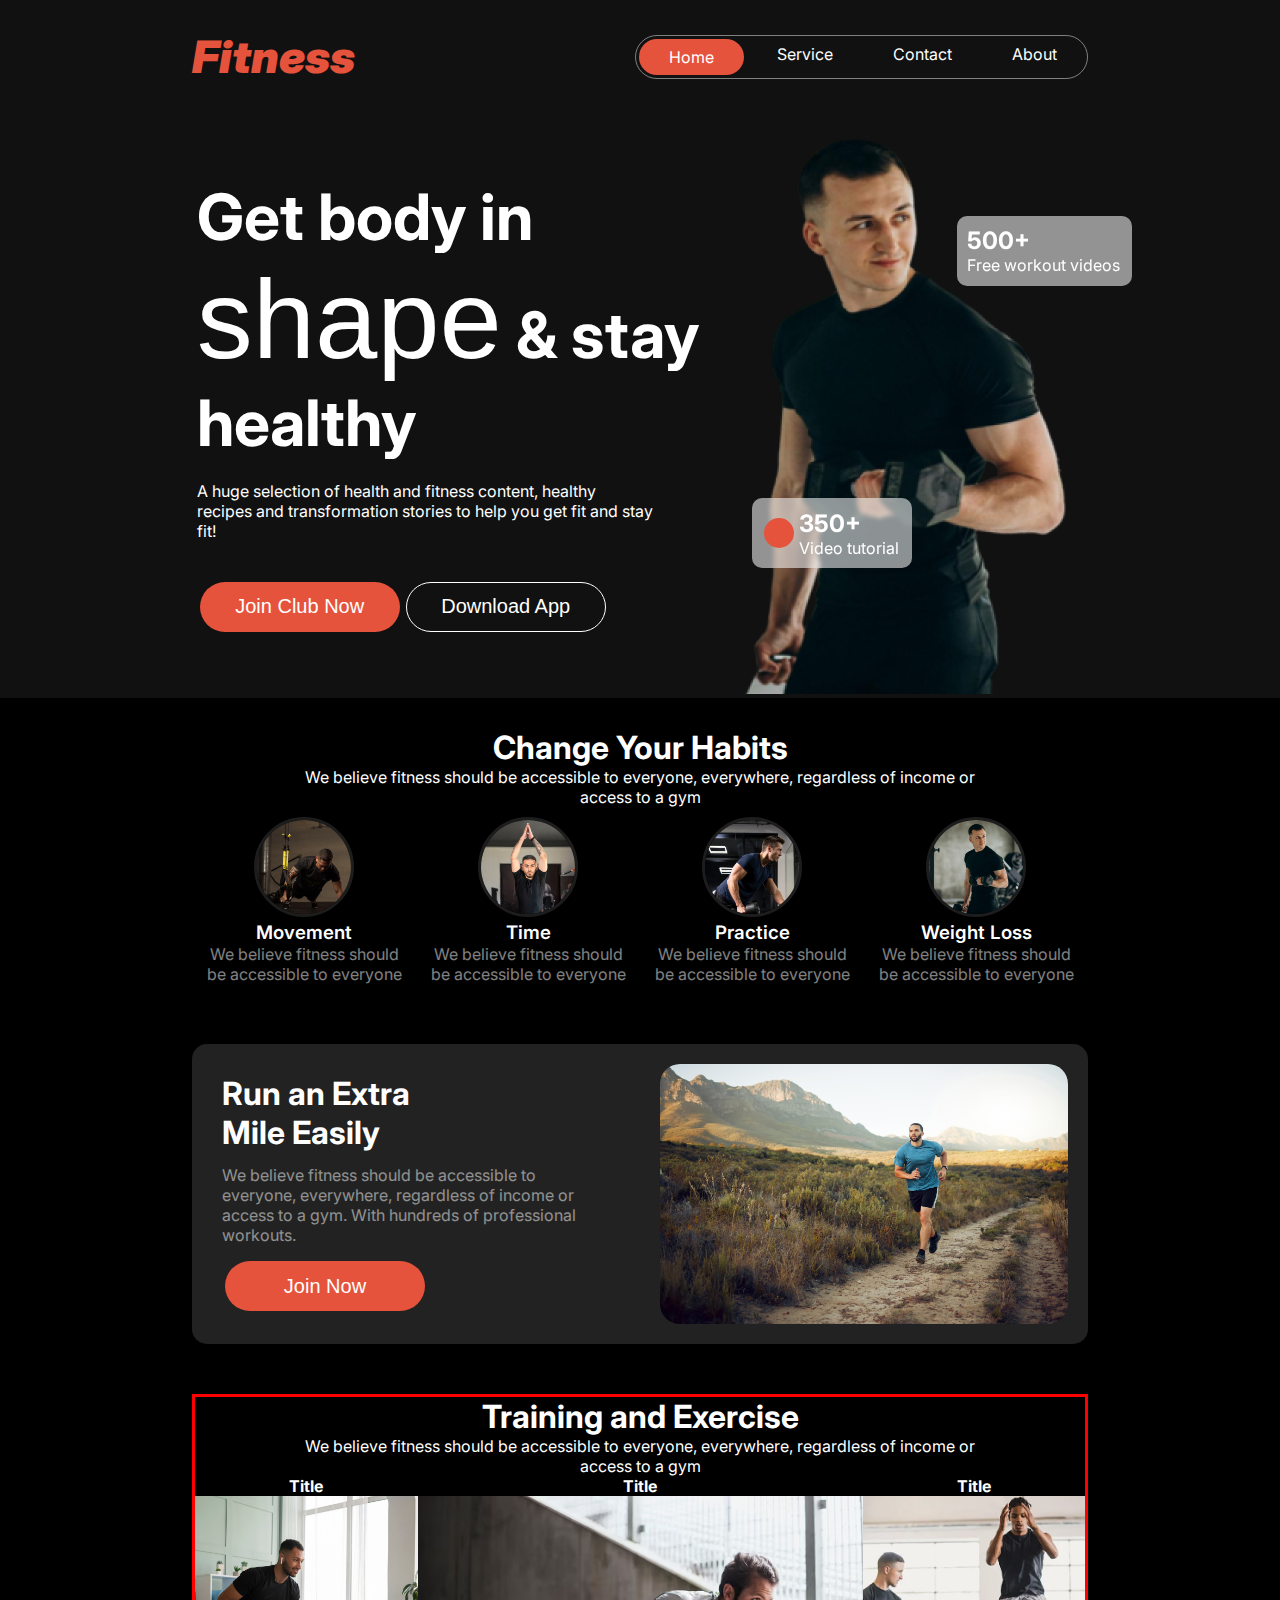
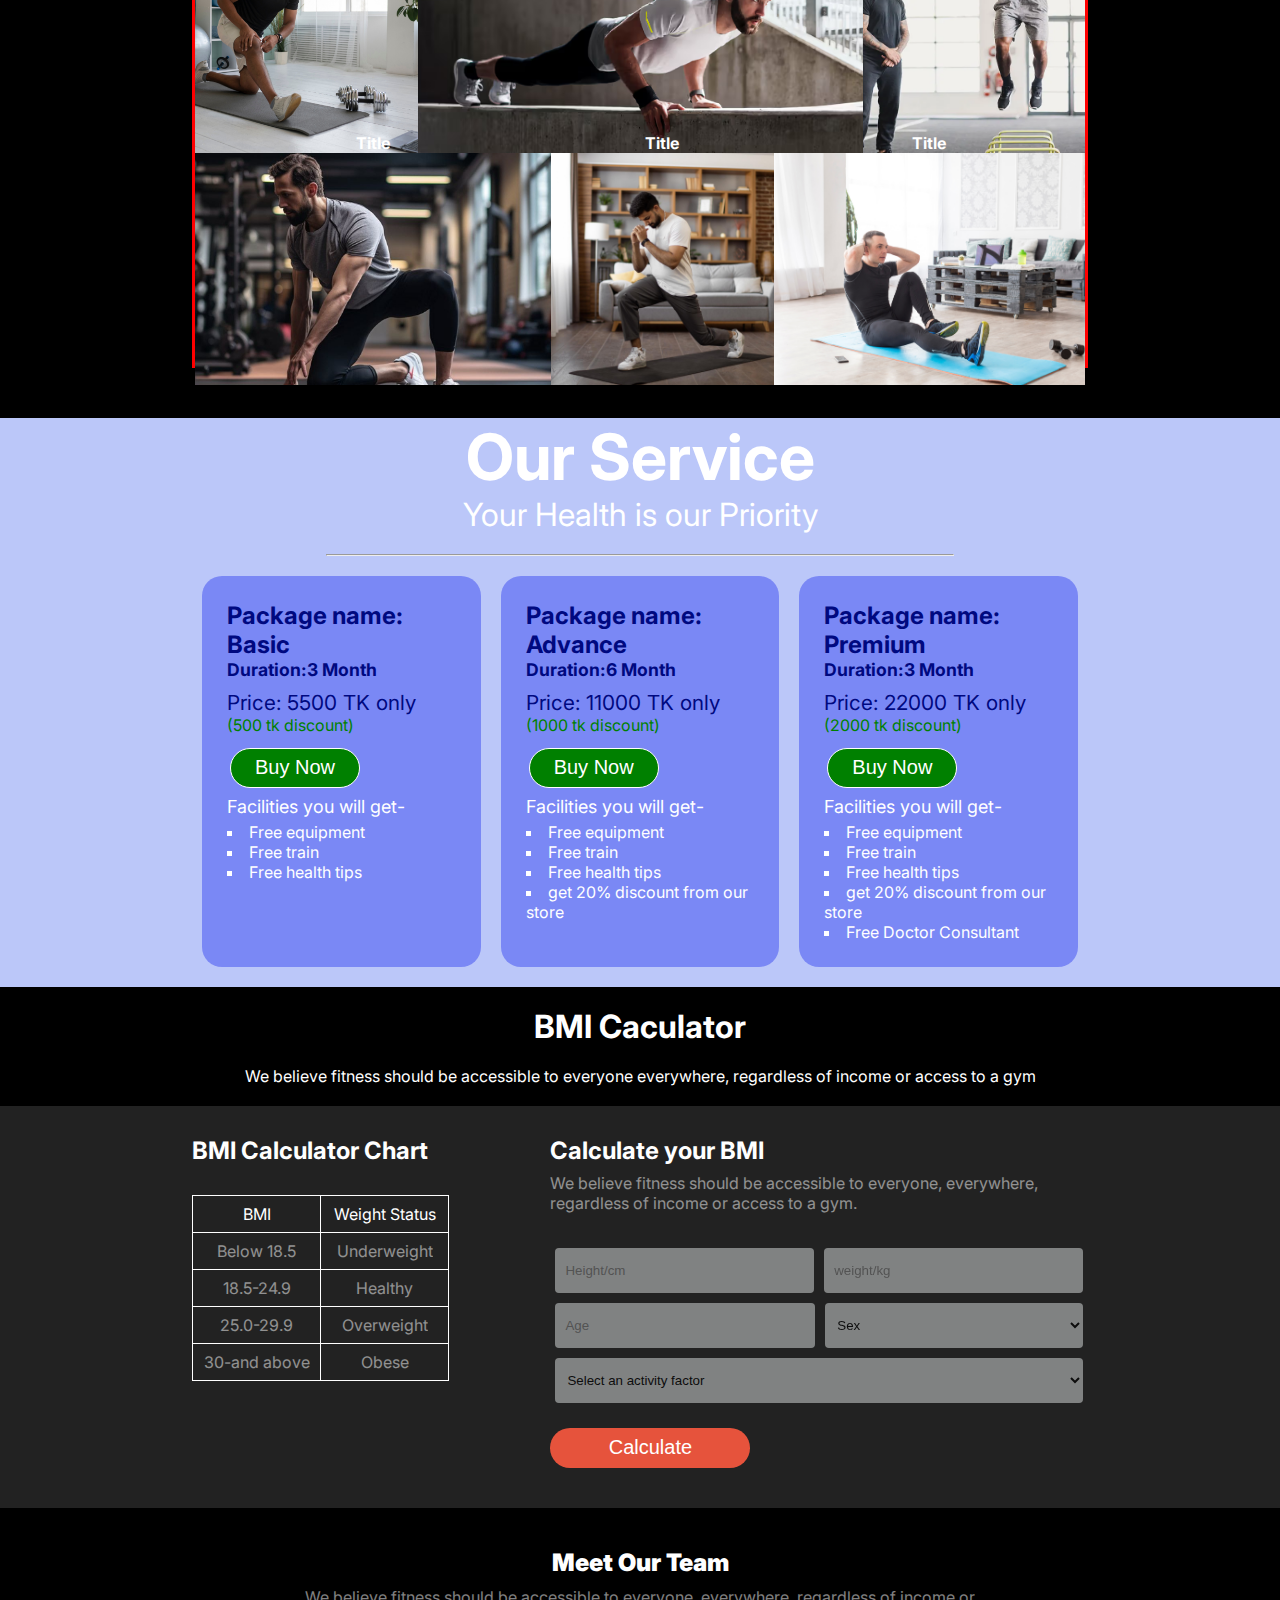
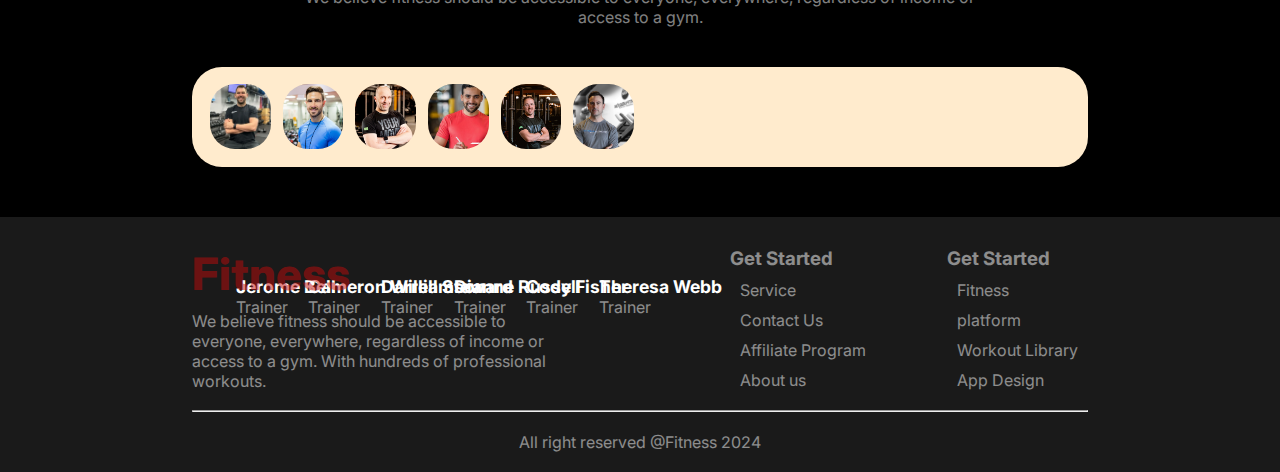
==== commit 05219a34: "responsive updated" ====
--- a/index.html
+++ b/index.html
@@ -10,6 +10,7 @@
 <link rel="preconnect" href="https://fonts.gstatic.com" crossorigin>
 <link href="https://fonts.googleapis.com/css2?family=Inter:wght@100..900&display=swap" rel="stylesheet">
     <link href="https://fonts.cdnfonts.com/css/miama" rel="stylesheet">
+    <link rel="stylesheet" href="https://cdnjs.cloudflare.com/ajax/libs/font-awesome/6.6.0/css/all.min.css" integrity="sha512-Kc323vGBEqzTmouAECnVceyQqyqdsSiqLQISBL29aUW4U/M7pSPA/gEUZQqv1cwx4OnYxTxve5UMg5GT6L4JJg==" crossorigin="anonymous" referrerpolicy="no-referrer" />
 </head>
 
 <body>
@@ -24,6 +25,9 @@
                     <li><a href="#">About</a></li>
                 </ul>
             </div>
+            <div class="menu">
+                <i class="fa-solid fa-bars"></i>
+            </div>
         </nav>
 
         <section class="header-sec">
@@ -182,6 +186,8 @@
                             <img src="images/exercise3.png" alt="A Man is exercising">
                         </div>
                     </div>
+                </div>
+                <div class="training-sec-2">
                     <div class="trining-4">
                         <div>
                             <h4>Title</h4>
--- a/index.css
+++ b/index.css
@@ -46,6 +46,9 @@
     font-size: 20px;
     border: 1px solid white;
 
+}
+.menu{
+    display: none;
 }
 .purchase-btn{
     height:40px;
@@ -278,7 +281,8 @@
     background-repeat: no-repeat;
     background-size: cover; */
 }
-training- exersize grid start here
+/* training- exersize grid start here */
+
 .training{
     width: 70%;
     margin: 50px auto;
@@ -287,10 +291,82 @@
     
 }
 .training-grid{
-    disply:grid;
-    /* grid-template-columns: repeat(3, 1fr); */
-    grid-template-columns: repeat(3 1fr);
-}
+
+}
+
+.training-sec-1{
+    display:flex;
+
+}
+.training-sec-2{
+    display:flex;
+
+}
+
+.trining-1{
+    width: 25%;
+    color-scheme: red;
+    /* height: 100%; */
+    /* object-fit: cover; */
+    /* color: #be0c0c; */
+    /* object-position: 70% 70%; */
+    /* grid-column-start: 1;
+    grid-column-end: 3; */
+
+}
+.trining-1 img{
+    height: 50px;
+    color: red;
+    /* width: 25%; */
+    /* height: 100%; */
+    /* object-fit: cover; */
+    /* color: #be0c0c; */
+    /* object-position: 70% 70%; */
+    /* grid-column-start: 1;
+    grid-column-end: 3; */
+
+}
+.trining-2{
+    width: 50%;
+    /* grid-column-start: 4;
+    grid-column-end: 9; */
+
+}
+.trining-3{
+    width: 25%;
+
+    /* grid-column-start: 10;
+    grid-column-end: 12; */
+}
+.trining-4{
+    width:40%;
+    /* grid-column-start: 1;
+    grid-column-end: 3; */
+
+
+}
+.trining-5{
+    width: 25%;
+    /* grid-column-start: 4;
+    grid-column-end: 9; */
+}
+.trining-6{
+    width: 35%;
+    /* grid-column-start: 10;
+    grid-column-end: 12; */
+}
+.training-img img{
+    height: 100%;
+    width: 100%;
+    object-fit: cover;
+}
+.training-img{
+    height: 100%;
+    width: 100%;
+    /* object-fit: cover; */
+}
+/* training end here  */
+
 /* our service section start here  */
 
 
@@ -545,7 +621,7 @@
 
     border-radius: 30px;
     display: grid;
-    grid-template-columns: repeat(3, 1fr);
+    grid-template-columns: repeat(12, 1fr);
     /* grid-template-rows: repeat(2, 1fr); */
     /* gap: 2%; */
     grid-gap: 12px;
@@ -683,14 +759,10 @@
         /* width: 100%; */
         /* background-color: rebeccapurple; */
     }
+    .menu{
+        display: inline;
+    }
 /* copy from main style  */
-
-
-
-
-
-
-
 
 
 
@@ -869,6 +941,46 @@
     background-repeat: no-repeat;
     background-size: cover; */
 }
+
+
+/* training sec start here  */
+
+
+.training-grid{
+    /* display: grid; */
+}
+
+
+.training-sec-1{
+
+
+}
+
+.trining-1 img{
+    height: 100px;
+    width: 100px;
+
+}
+.training-img img{
+    height: 100px;
+    width: 100px;
+
+}
+
+
+
+
+
+
+
+
+
+
+
+
+
+
+
 
 
 /* training start here  */
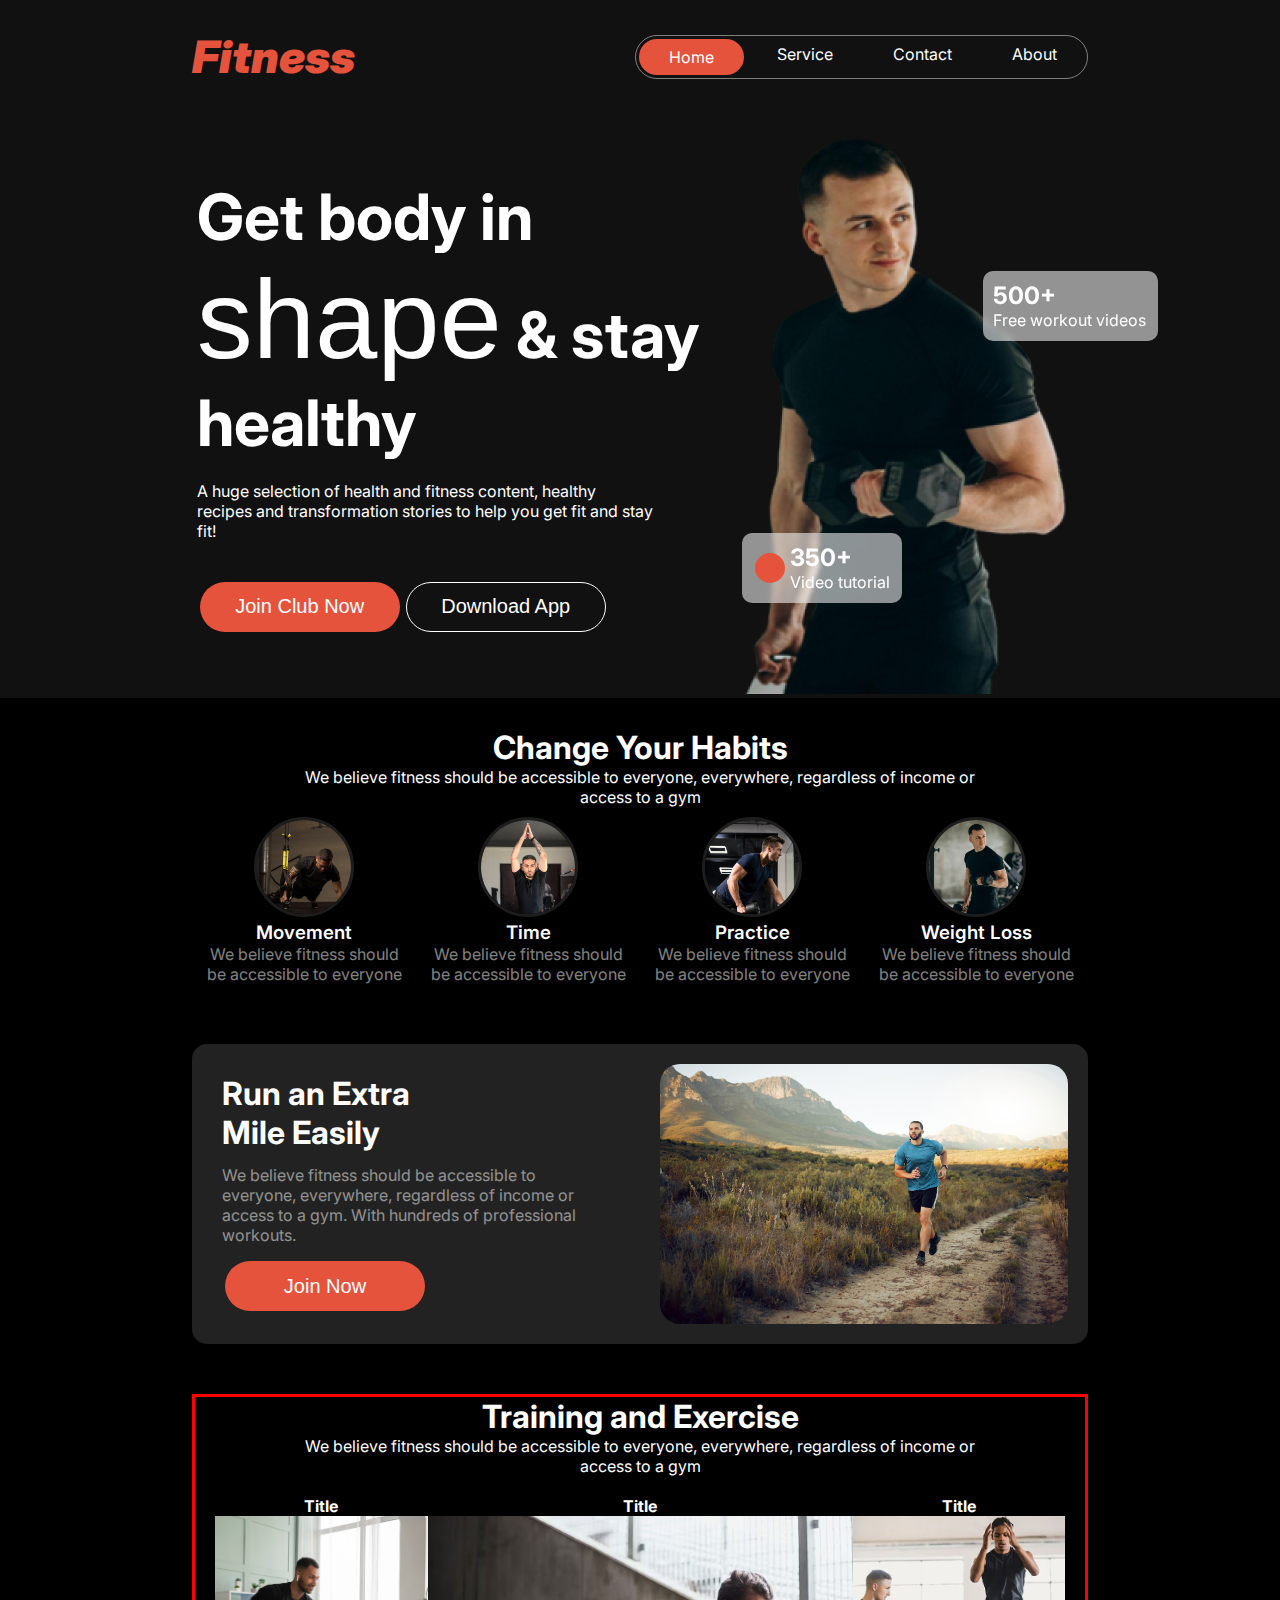
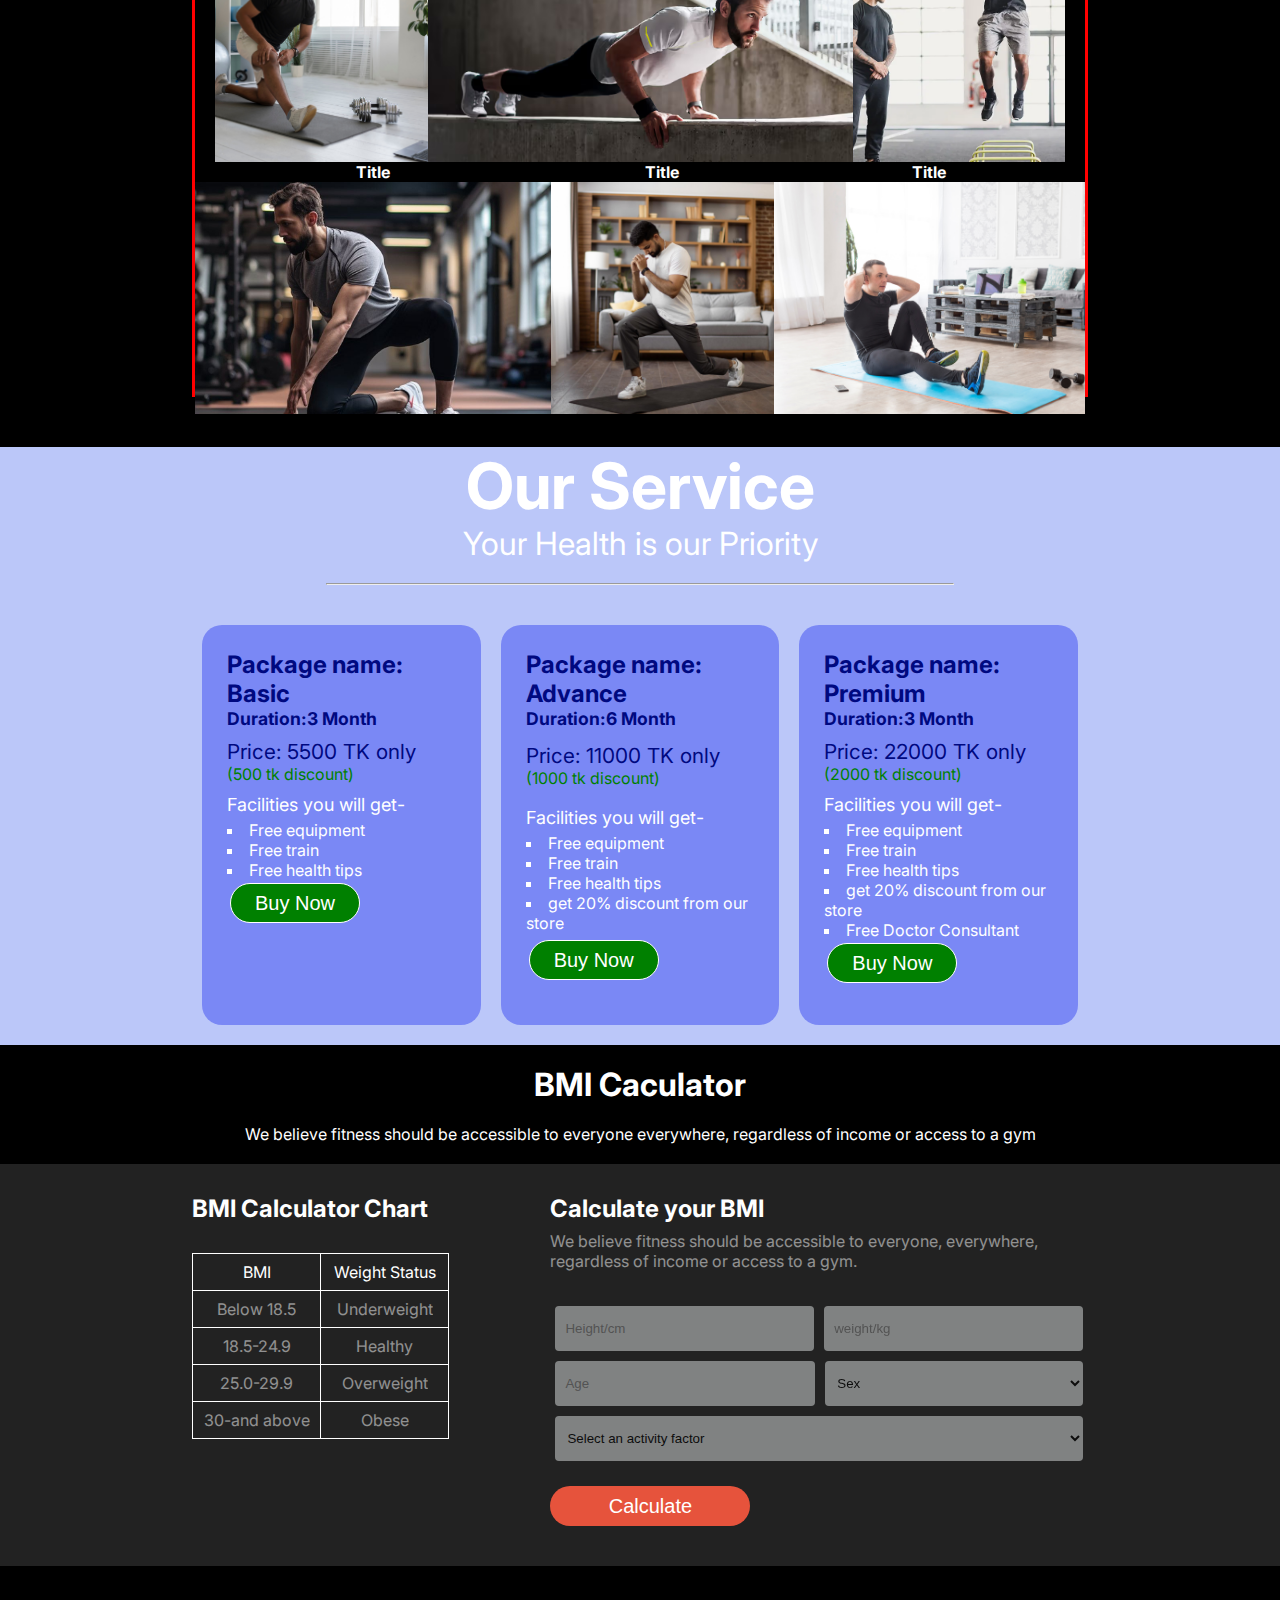
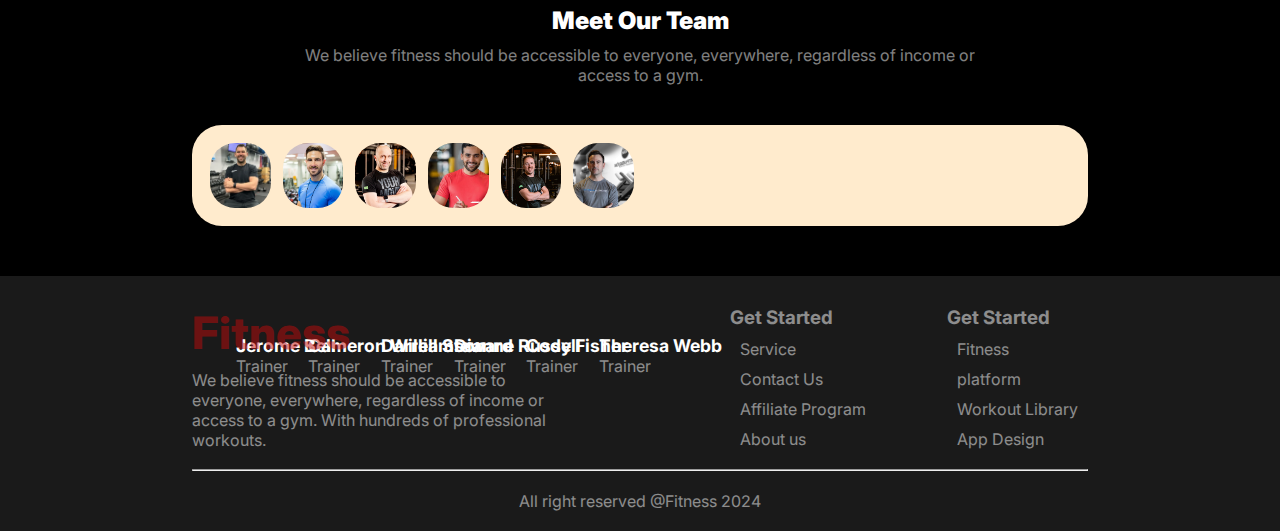
==== commit 975ef1e9: "responsive updated" ====
--- a/index.html
+++ b/index.html
@@ -233,24 +233,25 @@
                                 <p class="amount">Price: 5500 TK only</p>
                                 <p class="disc">(500 tk discount)</p>
                             </div>
-                            <button class="btn purchase-btn">Buy Now</button>
                             <p class="facilities">Facilities you will get-</p>
                             <ul class="service-list">
                                 <li>Free equipment</li>
                                 <li>Free train</li>
                                 <li>Free health tips</li>
                             </ul>
+                            <button class="btn purchase-btn">Buy Now</button>
                         </div>
                     </div>
                     <div class="service-package-1">
                         <div class="price">
                             <h2>Package name: Advance</h2>
                             <h3>Duration:6 Month</h3>
-                            <div class="amount-p">
-                                <p class="amount">Price: 11000 TK only</p>
-                                <p class="disc">(1000 tk discount)</p>
-                            </div>
-                            <button class="btn purchase-btn">Buy Now</button>
+                        </div>
+                        <div class="amount-p">
+                            <p class="amount">Price: 11000 TK only</p>
+                            <p class="disc">(1000 tk discount)</p>
+                        </div>
+                        <div>
                             <p class="facilities">Facilities you will get-</p>
                             <ul class="service-list">
                                 <li>Free equipment</li>
@@ -259,6 +260,7 @@
                                 <li>get 20% discount from our store</li>
                             </ul>
                         </div>
+                        <button class="btn purchase-btn">Buy Now</button>
                     </div>
                     <div class="service-package-1">
                         <div class="price">
@@ -268,7 +270,6 @@
                                 <p class="amount">Price: 22000 TK only</p>
                                 <p class="disc">(2000 tk discount)</p>
                             </div>
-                            <button class="btn purchase-btn">Buy Now</button>
                             <p class="facilities">Facilities you will get-</p>
                             <ul class="service-list">
                                 <li>Free equipment</li>
@@ -277,6 +278,7 @@
                                 <li>get 20% discount from our store</li>
                                 <li>Free Doctor Consultant</li>
                             </ul>
+                            <button class="btn purchase-btn">Buy Now</button>
                         </div>
                     </div>
                 </div>
--- a/index.css
+++ b/index.css
@@ -2,8 +2,11 @@
     margin: 0;
     padding: 0;
     box-sizing: border-box;
+
 }
 body{
+    /* max-width: 1700px; */
+    /* margin: 0 auto; */
     /* background-color:linear; */
     background: #000000;
     color: #FFFFFF;
@@ -53,6 +56,9 @@
 .purchase-btn{
     height:40px;
     width:130px;
+    margin-bottom: 20px;
+    /* align-items: ; */
+    /* justify-content: flex-end;     */
     background-color: green;
 }
 
@@ -169,10 +175,10 @@
 }
 .image-part{
     height: 100%;
-    width: auto;
+    /* width: auto; */
     /* border: 2px solid rgb(69, 219, 59); */
     text-align: center;
-    /* position: relative; */
+    position: relative;
 }
 .image-part>img{
     height: 100%;
@@ -192,8 +198,10 @@
     border-radius: 10px;
     position: absolute;
     text-align: left;
-    margin: 30% 1%;
+    margin: 120% 1%;
+    /* margin-top: 100%; */
     padding: 10px;
+    /* background-color: red; */
 
     /* ekhane ektu kaj korte hbe  */
 }
@@ -214,7 +222,7 @@
     border-radius: 10px;
     position: absolute;
     text-align: left;
-    margin: 8% 17% ;
+    margin: 45% 70% ;
     padding: 10px;
 }
 
@@ -276,6 +284,7 @@
     height: 100%;
     width: 100%;
     border-radius: 20px;
+    object-fit: cover;
     /* background-image: url(images/run.jpg);
     background-position: center;
     background-repeat: no-repeat;
@@ -296,6 +305,7 @@
 
 .training-sec-1{
     display:flex;
+    margin: 20px;
 
 }
 .training-sec-2{
@@ -305,7 +315,9 @@
 
 .trining-1{
     width: 25%;
-    color-scheme: red;
+    /* color-scheme: red; */
+    filter: grayscale(red);
+
     /* height: 100%; */
     /* object-fit: cover; */
     /* color: #be0c0c; */
@@ -316,7 +328,7 @@
 }
 .trining-1 img{
     height: 50px;
-    color: red;
+    /* color: red; */
     /* width: 25%; */
     /* height: 100%; */
     /* object-fit: cover; */
@@ -363,7 +375,7 @@
 .training-img{
     height: 100%;
     width: 100%;
-    /* object-fit: cover; */
+    object-fit: cover;
 }
 /* training end here  */
 
@@ -401,18 +413,22 @@
 }
 .packages{
     display: flex;
-    justify-content: center;
-    align-content: center;
+    justify-content: space-between;
+    /* align-items: center; */
+    /* align-content: center; */
 }
 
 .service-package-1{
+    height: 400px;
+    display: flex;
+    flex-direction: column;
+    justify-content: space-between;
     padding: 25px;
     border-radius: 20px;
     background-color: rgba(105, 119, 244, 0.796);
     color: rgb(255, 255, 255);
-    margin: 0px 10px;
+    margin: 20px 10px;
     /* margin-right: 10px; */
-    margin-bottom: 20px;
     width: 33%;
 }
 .head-hr{
@@ -730,12 +746,15 @@
     
     nav{
         /* display: flex; */
-        justify-content: flex-start;
-        align-items: flex-start;
-        text-align: left;
+        justify-content: space-between;
+        align-items: flex-starSSSt;
+        /* text-align: left; */
         /* border: 2px solid red; */
         width: 90%;
         margin: 35px 0;
+    }
+    .menu{
+        font-size: 3S0px;
     }
     .fitness{
         font-size: 3rem;
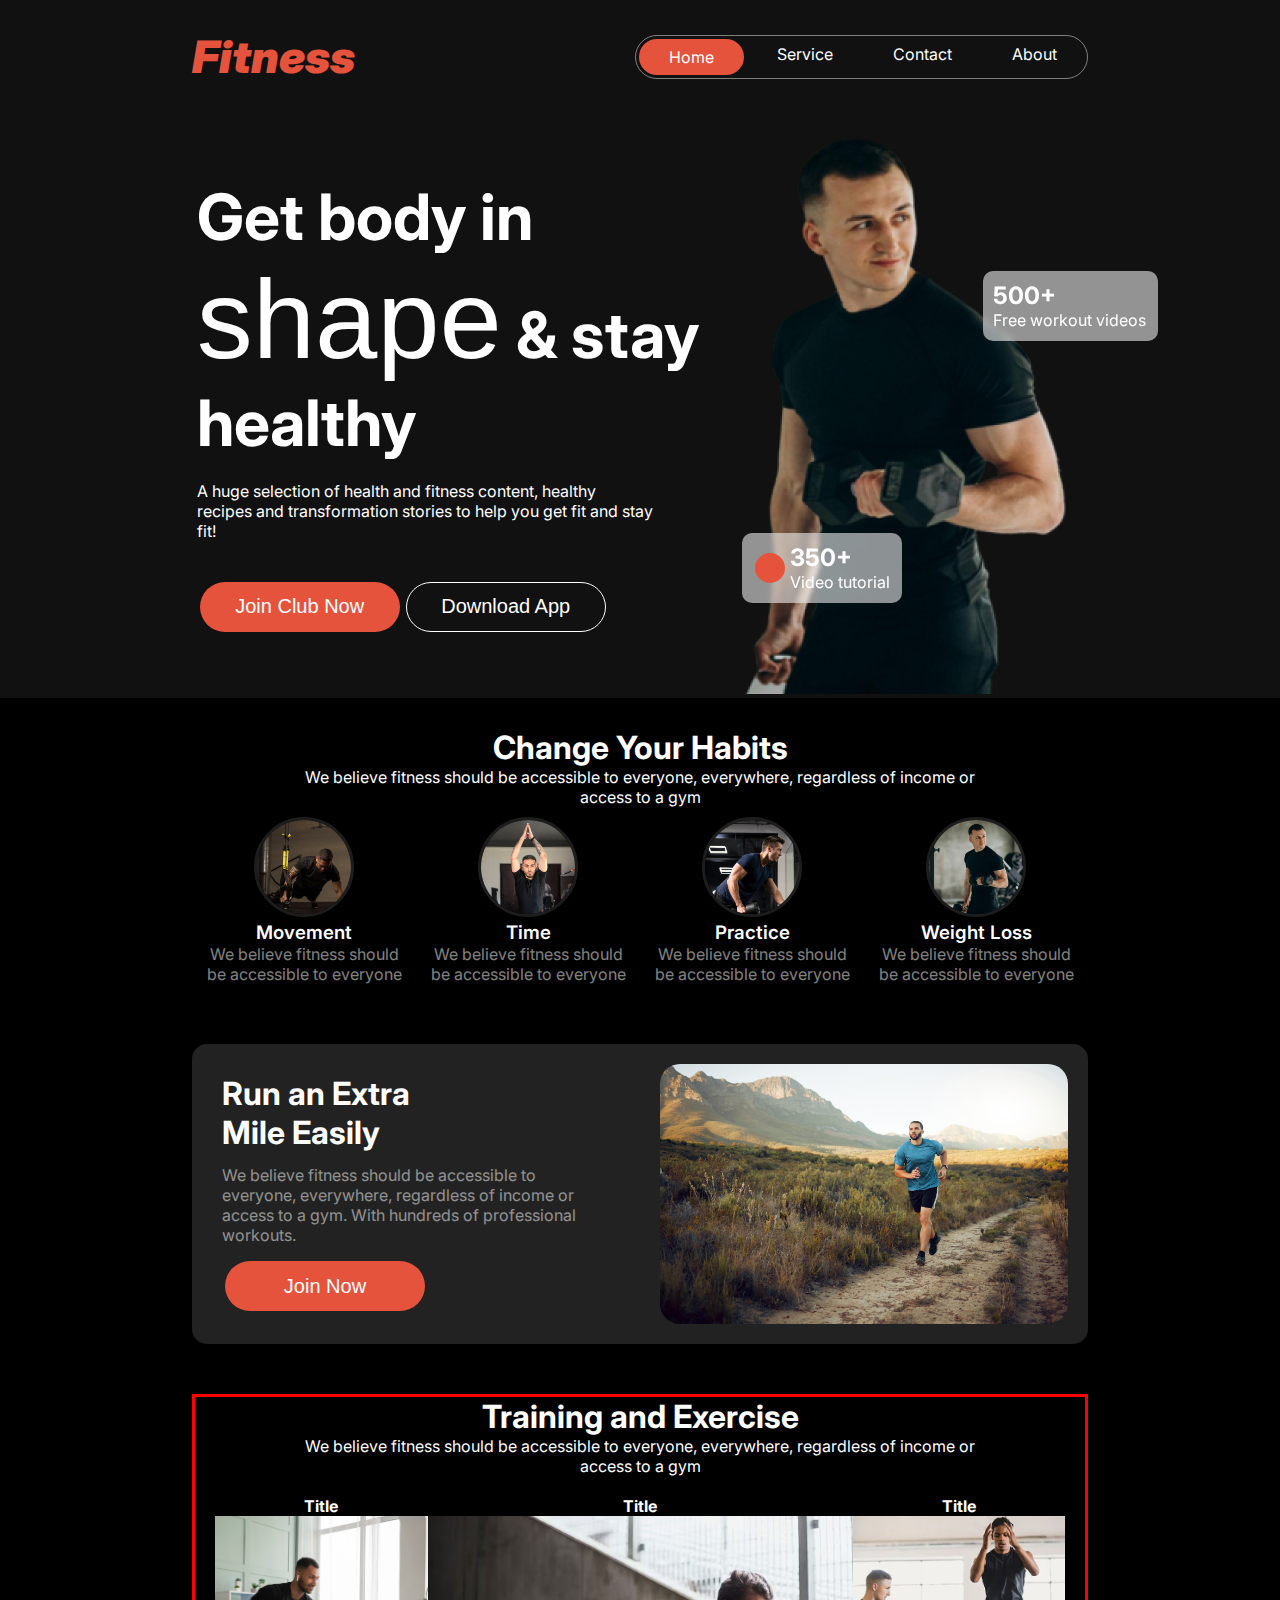
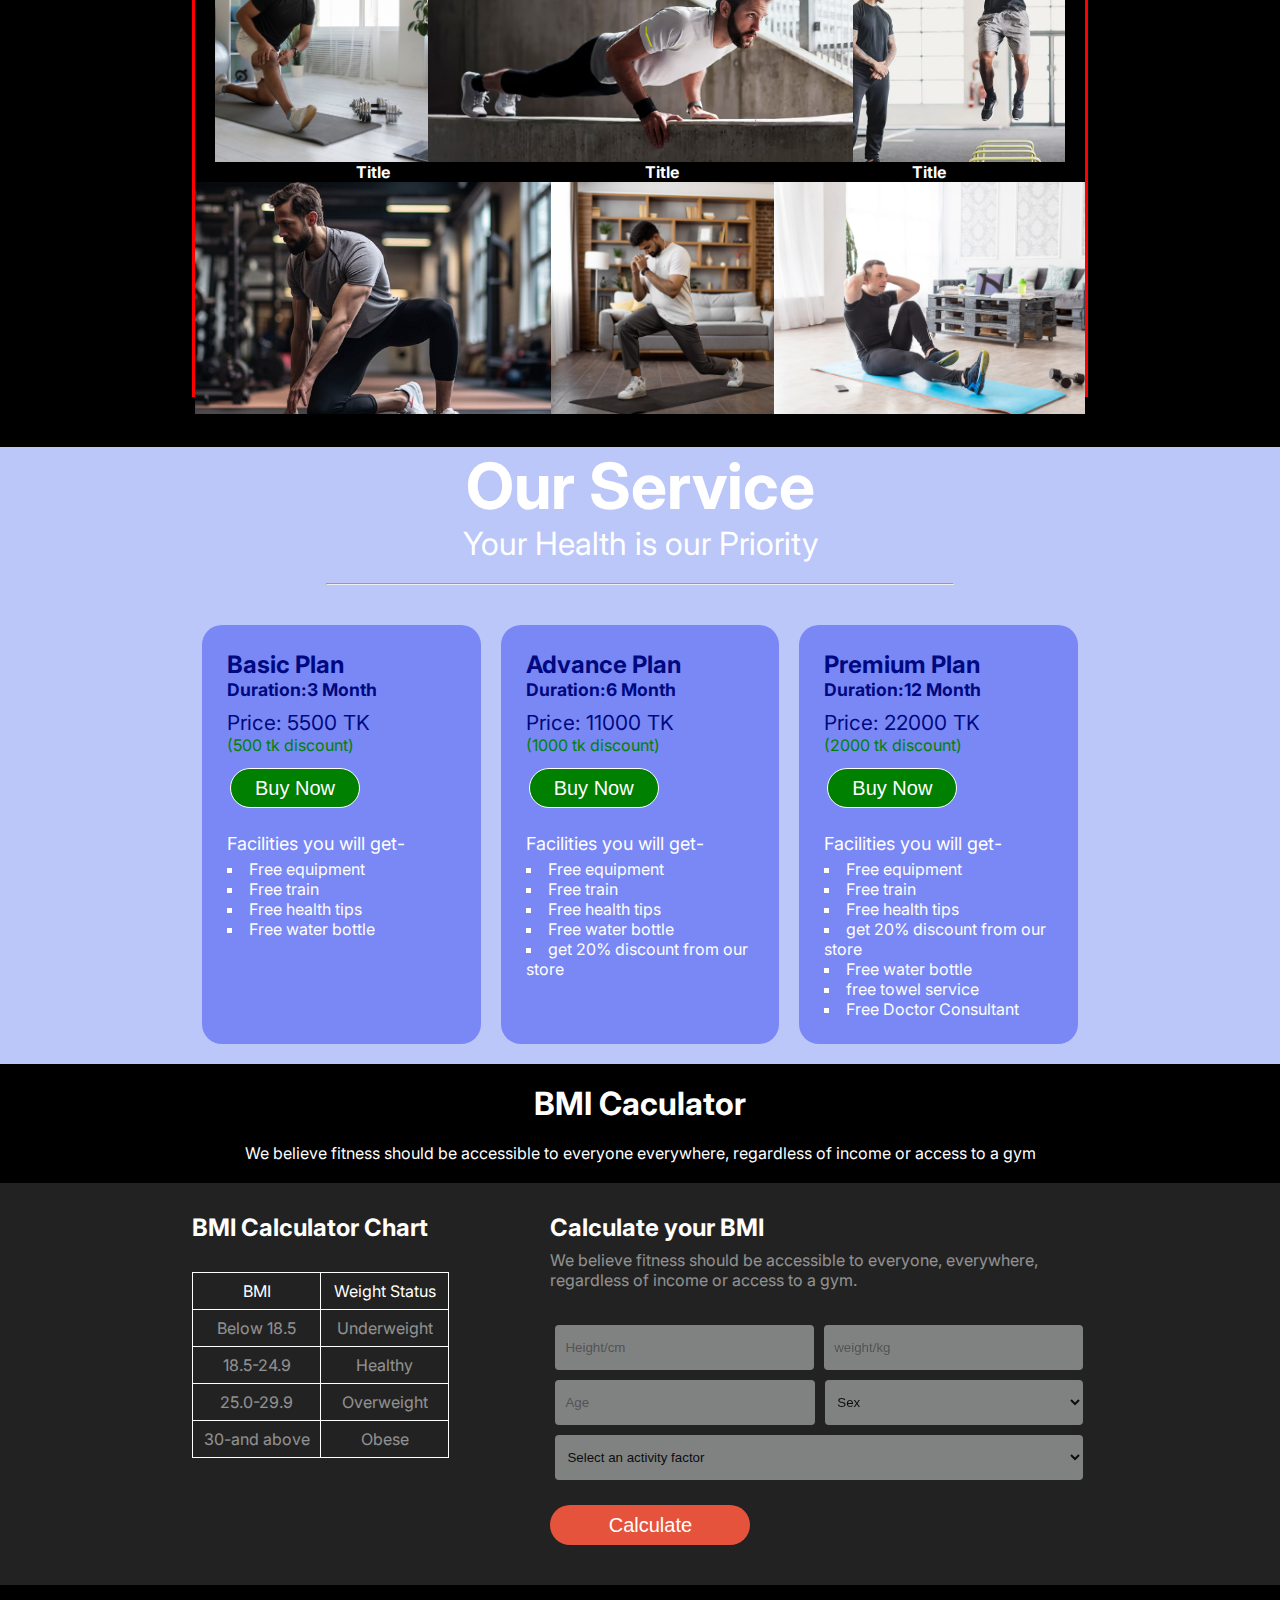
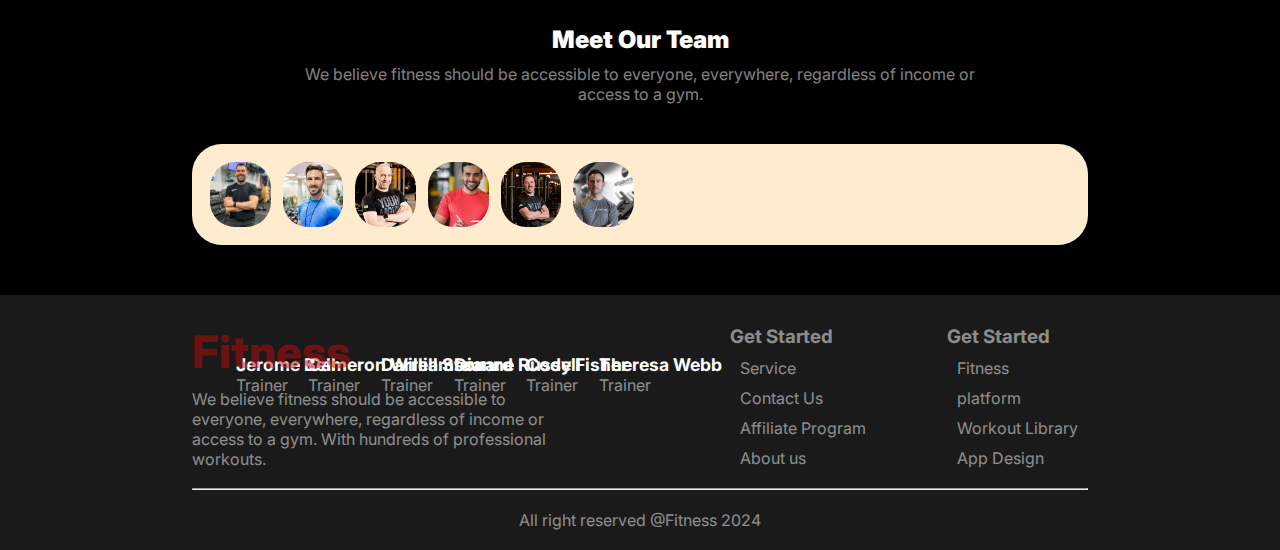
==== commit cae7f07e: "responsive updated" ====
--- a/index.html
+++ b/index.html
@@ -163,9 +163,7 @@
             <section class="training-grid">
                 <div class="training-sec-1">
                     <div class="trining-1">
-                        <div>
-                            <h4>Title</h4>
-                        </div>
+                        <h4>Title</h4>
                         <div class="training-img">
                             <img src="images/exercise1.jpg" alt="A Man is exercising">
                         </div>
@@ -227,58 +225,62 @@
                 <div class="packages">
                     <div class="service-package-1">
                         <div class="price">
-                            <h2>Package name: Basic</h2>
+                            <h2>Basic Plan</h2>
                             <h3>Duration:3 Month</h3>
                             <div class="amount-p">
-                                <p class="amount">Price: 5500 TK only</p>
+                                <p class="amount">Price: 5500 TK</p>
                                 <p class="disc">(500 tk discount)</p>
                             </div>
+                            <button class="btn purchase-btn">Buy Now</button>
                             <p class="facilities">Facilities you will get-</p>
                             <ul class="service-list">
                                 <li>Free equipment</li>
                                 <li>Free train</li>
                                 <li>Free health tips</li>
+                                <li>Free water bottle</li>
                             </ul>
-                            <button class="btn purchase-btn">Buy Now</button>
                         </div>
                     </div>
                     <div class="service-package-1">
                         <div class="price">
-                            <h2>Package name: Advance</h2>
+                            <h2>Advance Plan</h2>
                             <h3>Duration:6 Month</h3>
                         </div>
                         <div class="amount-p">
-                            <p class="amount">Price: 11000 TK only</p>
+                            <p class="amount">Price: 11000 TK</p>
                             <p class="disc">(1000 tk discount)</p>
                         </div>
-                        <div>
+                        <button class="btn purchase-btn">Buy Now</button>
+                        <div>
+                            <p class="facilities">Facilities you will get-</p>
+                            <ul class="service-list">
+                                <li>Free equipment</li>
+                                <li>Free train</li>
+                                <li>Free health tips</li>
+                                <li>Free water bottle</li>
+                                <li>get 20% discount from our store</li>
+                            </ul>
+                        </div>
+                    </div>
+                    <div class="service-package-1">
+                        <div class="price">
+                            <h2>Premium Plan</h2>
+                            <h3>Duration:12 Month</h3>
+                            <div class="amount-p">
+                                <p class="amount">Price: 22000 TK</p>
+                                <p class="disc">(2000 tk discount)</p>
+                            </div>
+                            <button class="btn purchase-btn">Buy Now</button>
                             <p class="facilities">Facilities you will get-</p>
                             <ul class="service-list">
                                 <li>Free equipment</li>
                                 <li>Free train</li>
                                 <li>Free health tips</li>
                                 <li>get 20% discount from our store</li>
-                            </ul>
-                        </div>
-                        <button class="btn purchase-btn">Buy Now</button>
-                    </div>
-                    <div class="service-package-1">
-                        <div class="price">
-                            <h2>Package name: Premium</h2>
-                            <h3>Duration:3 Month</h3>
-                            <div class="amount-p">
-                                <p class="amount">Price: 22000 TK only</p>
-                                <p class="disc">(2000 tk discount)</p>
-                            </div>
-                            <p class="facilities">Facilities you will get-</p>
-                            <ul class="service-list">
-                                <li>Free equipment</li>
-                                <li>Free train</li>
-                                <li>Free health tips</li>
-                                <li>get 20% discount from our store</li>
+                                <li>Free water bottle</li>
+                                <li>free towel service</li>
                                 <li>Free Doctor Consultant</li>
                             </ul>
-                            <button class="btn purchase-btn">Buy Now</button>
                         </div>
                     </div>
                 </div>
--- a/index.css
+++ b/index.css
@@ -375,7 +375,7 @@
 .training-img{
     height: 100%;
     width: 100%;
-    object-fit: cover;
+    /* object-fit: cover; */
 }
 /* training end here  */
 
@@ -419,10 +419,12 @@
 }
 
 .service-package-1{
-    height: 400px;
-    display: flex;
-    flex-direction: column;
-    justify-content: space-between;
+    /* height: 400px; */
+    display: flex;
+    flex-direction: column;
+    justify-content: left;
+    align-items: start;
+    /* align-content: center; */
     padding: 25px;
     border-radius: 20px;
     background-color: rgba(105, 119, 244, 0.796);
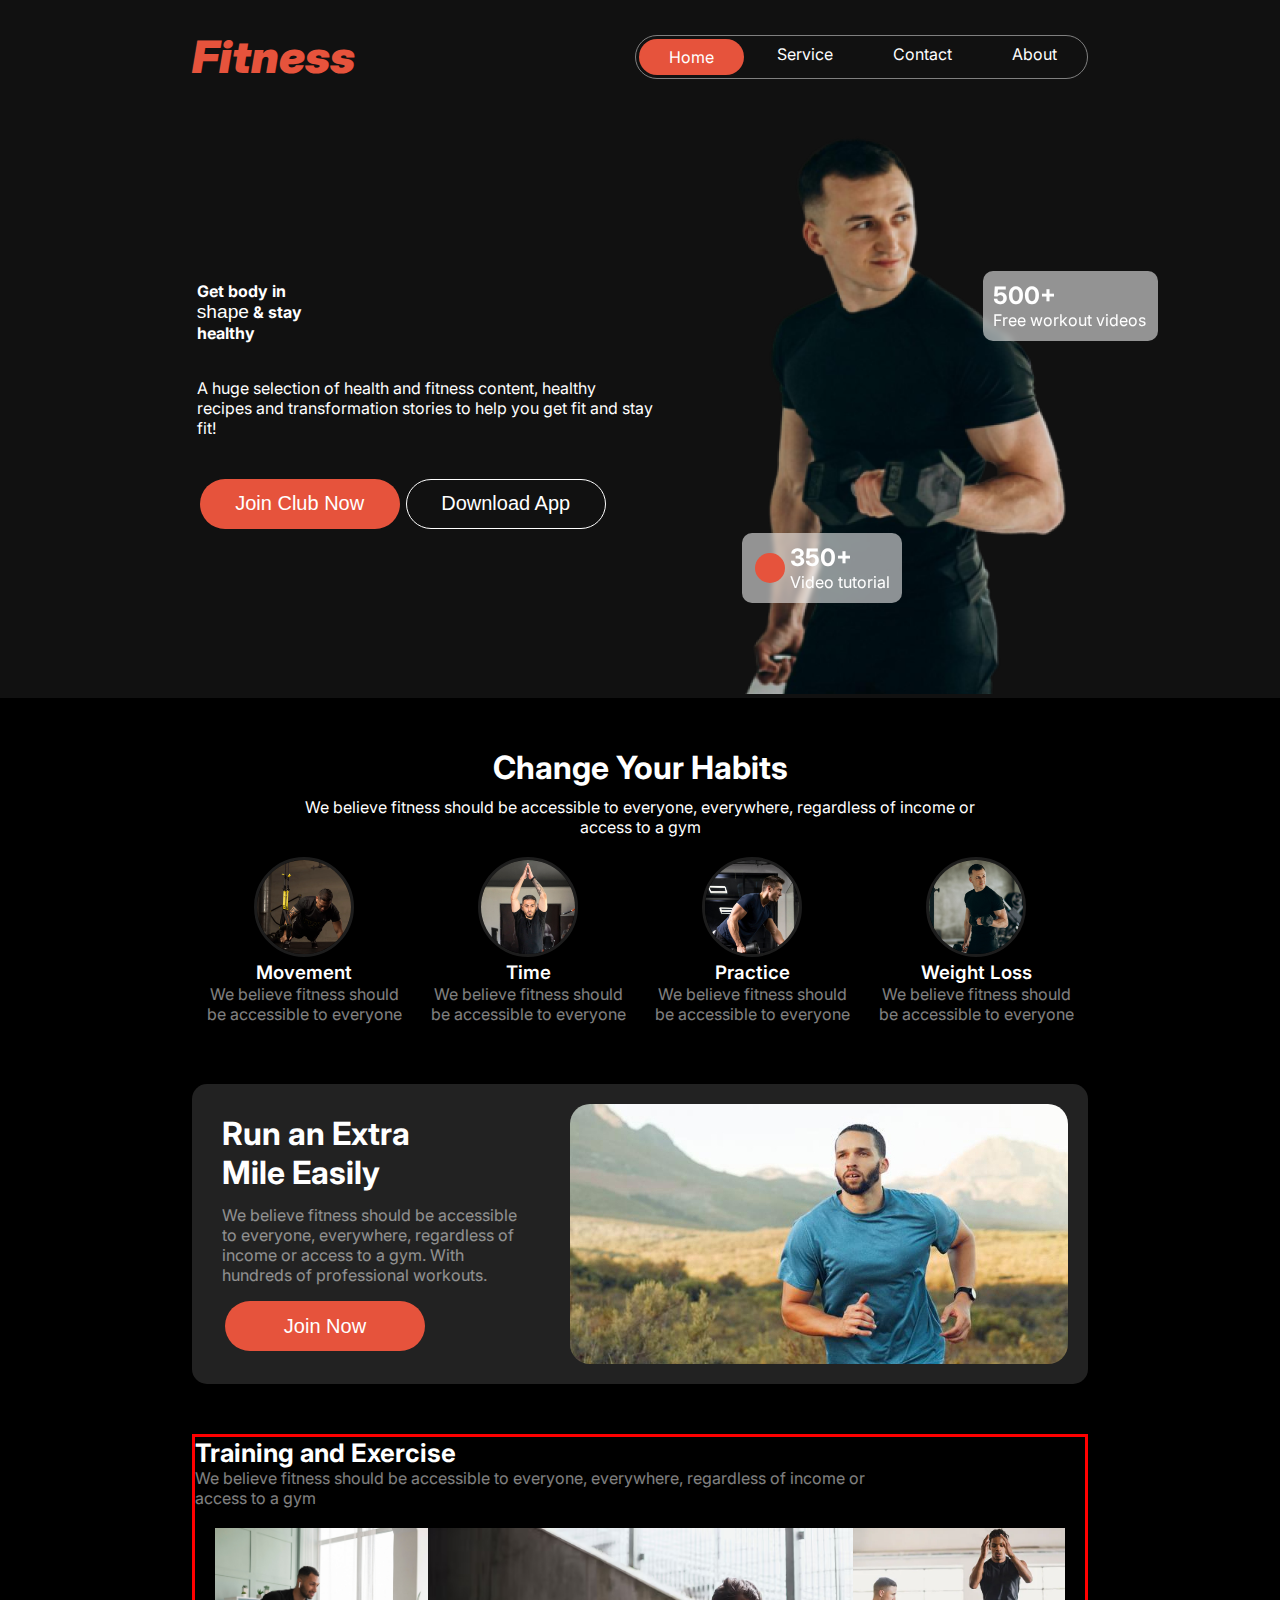
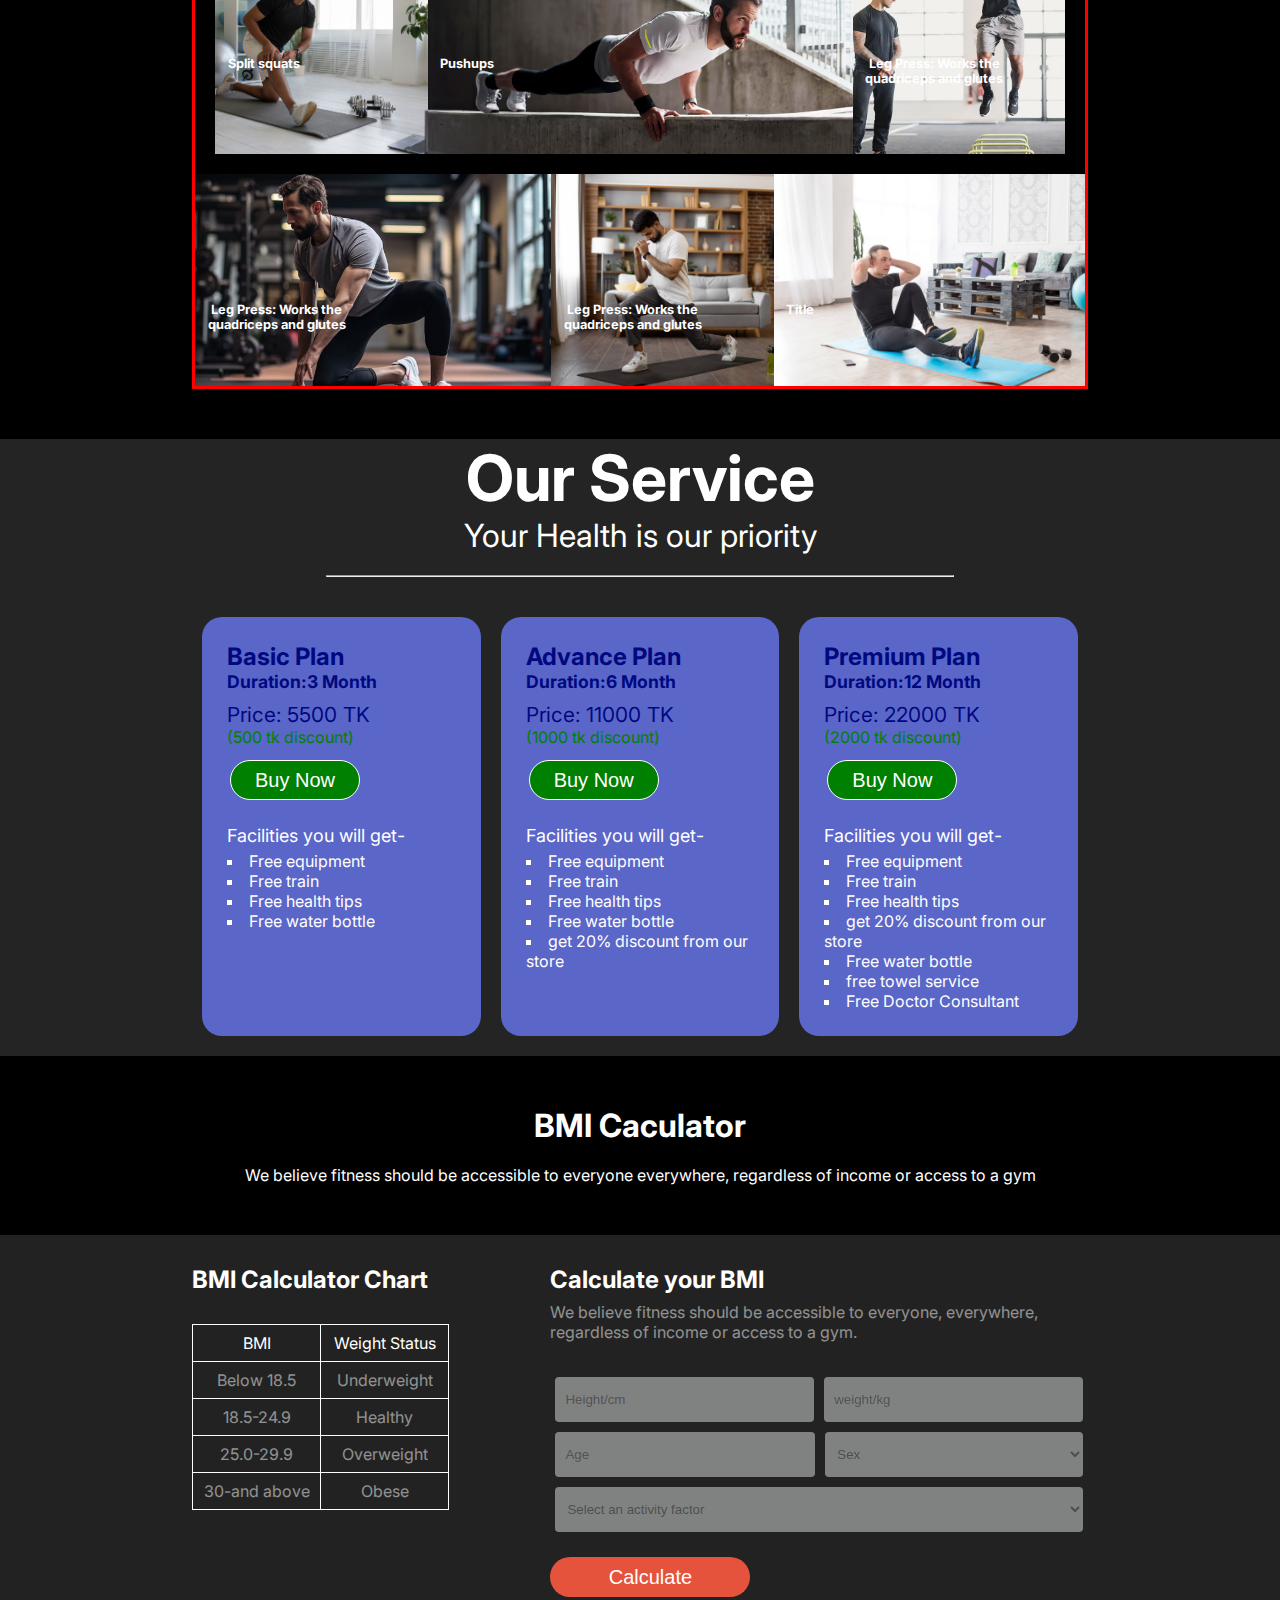
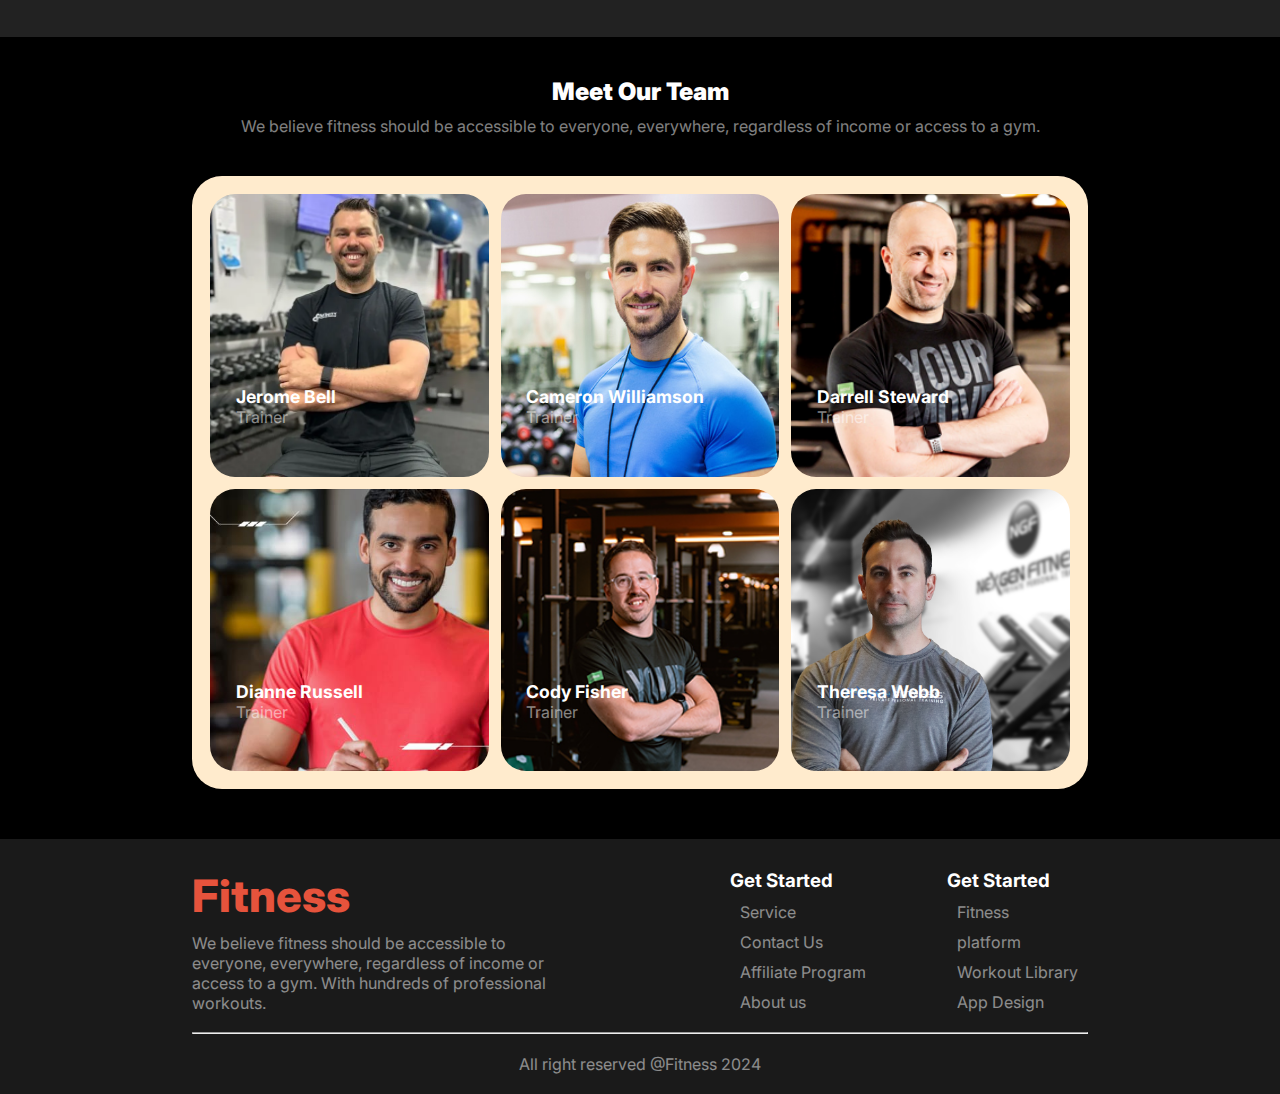
==== commit 1dfb1aca: "responsive Updated" ====
--- a/index.html
+++ b/index.html
@@ -44,8 +44,10 @@
                         and transformation stories to help you get fit and stay fit!</p>
                 </div>
                 <div class="button-div">
-                    <button style="border: none;" class="btn">Join Club Now</button>
-                    <button class="btn" style="background: none; border: 1px solid white;">Download App</button>
+                    <button style="border: none;" class="btn desktop-btn">Join Club Now</button>
+                    <button class="btn desktop-btn" style="background: none; border: 1px solid white;">Download App</button>
+                    <button style="border: none;" class="mobile-btn">Join Now!</button>
+                    <button class="mobile-btn" style="background: none; border: 1px solid white;">Download App</button>
                 </div>
             </div>
 
@@ -75,9 +77,9 @@
 
     <main>
         <section class="habit">
-            <div style="margin-top: 30px;">
+            <div style="margin-top: 50px;">
                 <h1>Change Your Habits</h1>
-                <p>We believe fitness should be accessible to everyone, everywhere, regardless of income or
+                <p style="margin: 10px 0;">We believe fitness should be accessible to everyone, everywhere, regardless of income or
                     <br> access to a gym
                 </p>
             </div>
@@ -136,7 +138,7 @@
                 </div>
 
                 <div class="run">
-                    <img src="images/run.jpg" alt="">
+                    <img src="images/run.jpg" alt="A Man exercizing in a field">
                 </div>
             </div>
         </section>
@@ -147,30 +149,26 @@
         <!-- training start here  -->
 
         <section class="training">
-            <section>
-                <div>
-                    <h1>Training and Exercise</h1>
-                </div>
-                <div>
-                    <p>
+            <section class="training-head">
+                    <h1 style="font-size: 1.6rem;">Training and Exercise</h1>
+                    <p class="p-color">
                         We believe fitness should be accessible to everyone, everywhere, regardless of income or
                         <br>access to a gym
                     </p>
-                </div>
             </section>
 
             <!-- training grid start here  -->
             <section class="training-grid">
                 <div class="training-sec-1">
                     <div class="trining-1">
-                        <h4>Title</h4>
+                        <h4>Split squats</h4>
                         <div class="training-img">
                             <img src="images/exercise1.jpg" alt="A Man is exercising">
                         </div>
                     </div>
                     <div class="trining-2">
                         <div>
-                            <h4>Title</h4>
+                            <h4>Pushups</h4>
                         </div>
                         <div class="training-img">
                             <img src="images/exercise2.png" alt="A Man is exercising">
@@ -178,7 +176,8 @@
                     </div>
                     <div class="trining-3">
                         <div>
-                            <h4>Title</h4>
+                            <h4>Leg Press: Works the
+                                <br>quadriceps and glutes</h4>
                         </div>
                         <div class="training-img">
                             <img src="images/exercise3.png" alt="A Man is exercising">
@@ -188,7 +187,8 @@
                 <div class="training-sec-2">
                     <div class="trining-4">
                         <div>
-                            <h4>Title</h4>
+                            <h4>Leg Press: Works the
+                                <br>quadriceps and glutes</h4>
                         </div>
                         <div class="training-img">
                             <img src="images/exercise4.png" alt="A Man is exercising">
@@ -196,7 +196,8 @@
                     </div>
                     <div class="trining-5">
                         <div>
-                            <h4>Title</h4>
+                            <h4>Leg Press: Works the
+                                <br>quadriceps and glutes</h4>
                         </div>
                         <div class="training-img">
                             <img src="images/exercise5.jpg" alt="A Man is exercising">
@@ -218,8 +219,8 @@
         <section class="service-main">
             <div class="service">
                 <div class="service-header">
-                    <h1>Our Service</h1>
-                    <p>Your Health is our Priority</p>
+                    <h1>Our Service </h1>
+                    <p>Your Health is our priority</p>
                 </div>
                 <hr class="head-hr">
                 <div class="packages">
@@ -358,9 +359,9 @@
                                     <div class="in-100">
                                         <select class="in-50">
                                             <option value="Sex">Select an activity factor</option>
-                                            <option value="Sex">Activity 1</option>
-                                            <option value="Sex">Activity 2</option>
-                                            <option value="Sex">Activity 3</option>
+                                            <option value="activity">Activity 1</option>
+                                            <option value="activity">Activity 2</option>
+                                            <option value="activity">Activity 3</option>
                                         </select>
                                     </div>
 
@@ -380,7 +381,7 @@
             <section class="team-70">
                 <div class="team-head">
                     <h2><strong>Meet Our Team</strong></h2>
-                    <p class="p-color">We believe fitness should be accessible to everyone, everywhere, regardless of income or <br>
+                    <p class="p-color">We believe fitness should be accessible to everyone, everywhere, regardless of income or
                         access to a gym.</p>
                 </div>
 
@@ -450,7 +451,7 @@
             <section class="footer-sec">
                 <div class="foot-sec-1">
                     <h1 class="fitness-footer fitness ">Fitness</h1>
-                    <p>We believe fitness should be accessible to everyone,
+                    <p class="p-color">We believe fitness should be accessible to everyone,
                         everywhere, regardless of income or access to a gym. With
                         hundreds of professional workouts.</p>
                 </div>
@@ -461,7 +462,7 @@
                             <h3 >Get Started</h3>
                         </div>
                         <div class="list-style">
-                            <ul>
+                            <ul class="p-color">
                                 <li>Service</li>
                                 <li>Contact Us</li>
                                 <li>Affiliate Program</li>
@@ -476,7 +477,7 @@
                         </div>
 
                         <div class="list-style">
-                            <ul>
+                            <ul class="p-color">
                                 <li>Fitness</li>
                                 <li>platform</li>
                                 <li>Workout Library</li>
--- a/index.css
+++ b/index.css
@@ -50,6 +50,14 @@
     border: 1px solid white;
 
 }
+.mobile-btn{
+    display: none;
+}
+.btn:hover{
+    background-color: #E6533C;
+    cursor: pointer;
+
+}
 .menu{
     display: none;
 }
@@ -148,7 +156,14 @@
 
 }
 .head-title{
-    font-size: 4rem;"
+    font-size: 1rem;
+    margin-bottom: 15px;
+}
+.shape{
+    font-size: 1.2rem;
+}
+.head-des{
+    
 }
 .head-dess{
     width: 85%;
@@ -272,19 +287,22 @@
     display: flex;
     flex-direction: column;
     justify-content: space-between;
-    width: 50%;
+    width: 40%;
     padding: 30px;
     
 }
 .run{
-    width: 50%;
+    width: 60%;
     padding: 20px;
+    /* object-fit: cover; */
 }
 .run img{
     height: 100%;
     width: 100%;
     border-radius: 20px;
-    object-fit: cover;
+    object-fit: none;
+    object-position: 65% 28%;
+
     /* background-image: url(images/run.jpg);
     background-position: center;
     background-repeat: no-repeat;
@@ -299,6 +317,19 @@
     text-align: center;
     
 }
+
+.training-head{
+    /* text-align: left; */
+}
+.training-head {
+    text-align: left;
+}
+.trining-1 h4, .trining-2 h4, .trining-3 h4, .trining-4 h4, .trining-5 h4, .trining-6 h4{
+    position: absolute;
+    margin-top: 10%;
+    margin-left: 1%;
+    font-size: 0.8rem;
+}
 .training-grid{
 
 }
@@ -306,6 +337,7 @@
 .training-sec-1{
     display:flex;
     margin: 20px;
+    /* width: ; */
 
 }
 .training-sec-2{
@@ -396,7 +428,7 @@
 
 .service-main{
     /* width: 70%; */
-    background-color: rgb(187, 199, 249);
+    background-color: rgb(36, 36, 36);
     /* margin-bottom: 150px; */
 }
 .service{
@@ -404,8 +436,9 @@
     margin: 0 auto;
     /* background-color: rgb(187, 199, 249); */
 }
-.service-header{
+.service-header {
     text-align: center;
+
     font-size: 2rem
 }
 .service-list{
@@ -513,7 +546,7 @@
 .bmi-head{
     /* margin-left: 25vw; */
     text-align: center;
-    margin: 20px auto;
+    margin: 50px ;
     /* background-color: red; */
 }
 .bmi-head h2{
@@ -590,6 +623,10 @@
     border: none;
     background-color: rgb(192, 196, 196);
     /* position: relative; */
+}
+.in-50{
+    color: rgba(85, 85, 85, 0.797);
+
 }
 .in-100 select{
     width: 100%;
@@ -639,8 +676,8 @@
 
     border-radius: 30px;
     display: grid;
-    grid-template-columns: repeat(12, 1fr);
-    /* grid-template-rows: repeat(2, 1fr); */
+    grid-template-columns: repeat(3, 1fr);
+    grid-template-rows: repeat(2, 1fr);
     /* gap: 2%; */
     grid-gap: 12px;
     padding: 2%;
@@ -678,7 +715,6 @@
     background: #FFFFFF1A;
 
     /* opacity: 10%; */
-    color: white;
  
 }
 .footer-sec-main{
@@ -687,7 +723,7 @@
     align-items: center;
     margin-bottom: 10px;
     /* border: 3px solid red; */
-    opacity: 50%;
+    opacity: 100%;
 
 }
 .footer-sec{
@@ -703,7 +739,7 @@
 .fitness-footer{
     margin-bottom: 10px;
     font-weight: 800;
-    color: #be0c0c;
+    color:   #E6533C;
     opacity: 100%;
     /* color: #E6533C; */
     /* font-size: 2.5rem; */
@@ -749,14 +785,15 @@
     nav{
         /* display: flex; */
         justify-content: space-between;
-        align-items: flex-starSSSt;
+        align-items: flex-start;
         /* text-align: left; */
         /* border: 2px solid red; */
         width: 90%;
-        margin: 35px 0;
+        margin: 50px 0;
     }
     .menu{
-        font-size: 3S0px;
+        font-size: 30px;
+        display: inline;
     }
     .fitness{
         font-size: 3rem;
@@ -780,9 +817,7 @@
         /* width: 100%; */
         /* background-color: rebeccapurple; */
     }
-    .menu{
-        display: inline;
-    }
+
 /* copy from main style  */
 
 
@@ -834,9 +869,23 @@
 
 .button-div{
     display: flex;
-    justify-content: space-around;
+    justify-content: space-between;
     width: 100%;
     margin-top: 2vh;
+}
+.desktop-btn{
+    display: none;
+}
+.mobile-btn{
+    display: inline;
+        background-color: #E6533C;
+        height: 9vh;
+        width: 42vw;
+        border-radius: 50px;
+        margin: 3px;
+        color: white;
+        font-size: 20px;
+        /* border: 1px solid white; */
 }
 .image-part{
     /* text-align: center; */
@@ -855,23 +904,23 @@
 .ad-card-1{
     background-color: rgb(154, 163, 160);
     height: 70px;
-    width: 180px;
+    width: 30vw;
     /* border-radius: 10px;
     position: absolute;
     text-align: left; */
-    margin: 48% 1%;
+    margin: 65% 1%;
     padding: 15px;
 
     /* ekhane ektu kaj korte hbe  */
 }
 .ad-card-2{
     background-color: rgb(183, 194, 190);
-    height: 75px;
-    width: 170px;
+    height: 10vh;
+    width: 35vw;
     border-radius: 10px;
     position: absolute;
     text-align: left;
-    margin: 10% 43% ;
+    margin: 15% 55% ;
     padding: 15px;
 }
 
@@ -898,9 +947,7 @@
 .card-des{
     padding: 25px;
 }
-.card-des p{
-    color: red;
-}
+
 .card-1 img{
     height: 100%;
     width: 100%;
@@ -957,6 +1004,7 @@
     height: 100%;
     width: 100%;
     border-radius: 20px;
+    object-fit: cover;
     /* background-image: url(images/run.jpg);
     background-position: center;
     background-repeat: no-repeat;
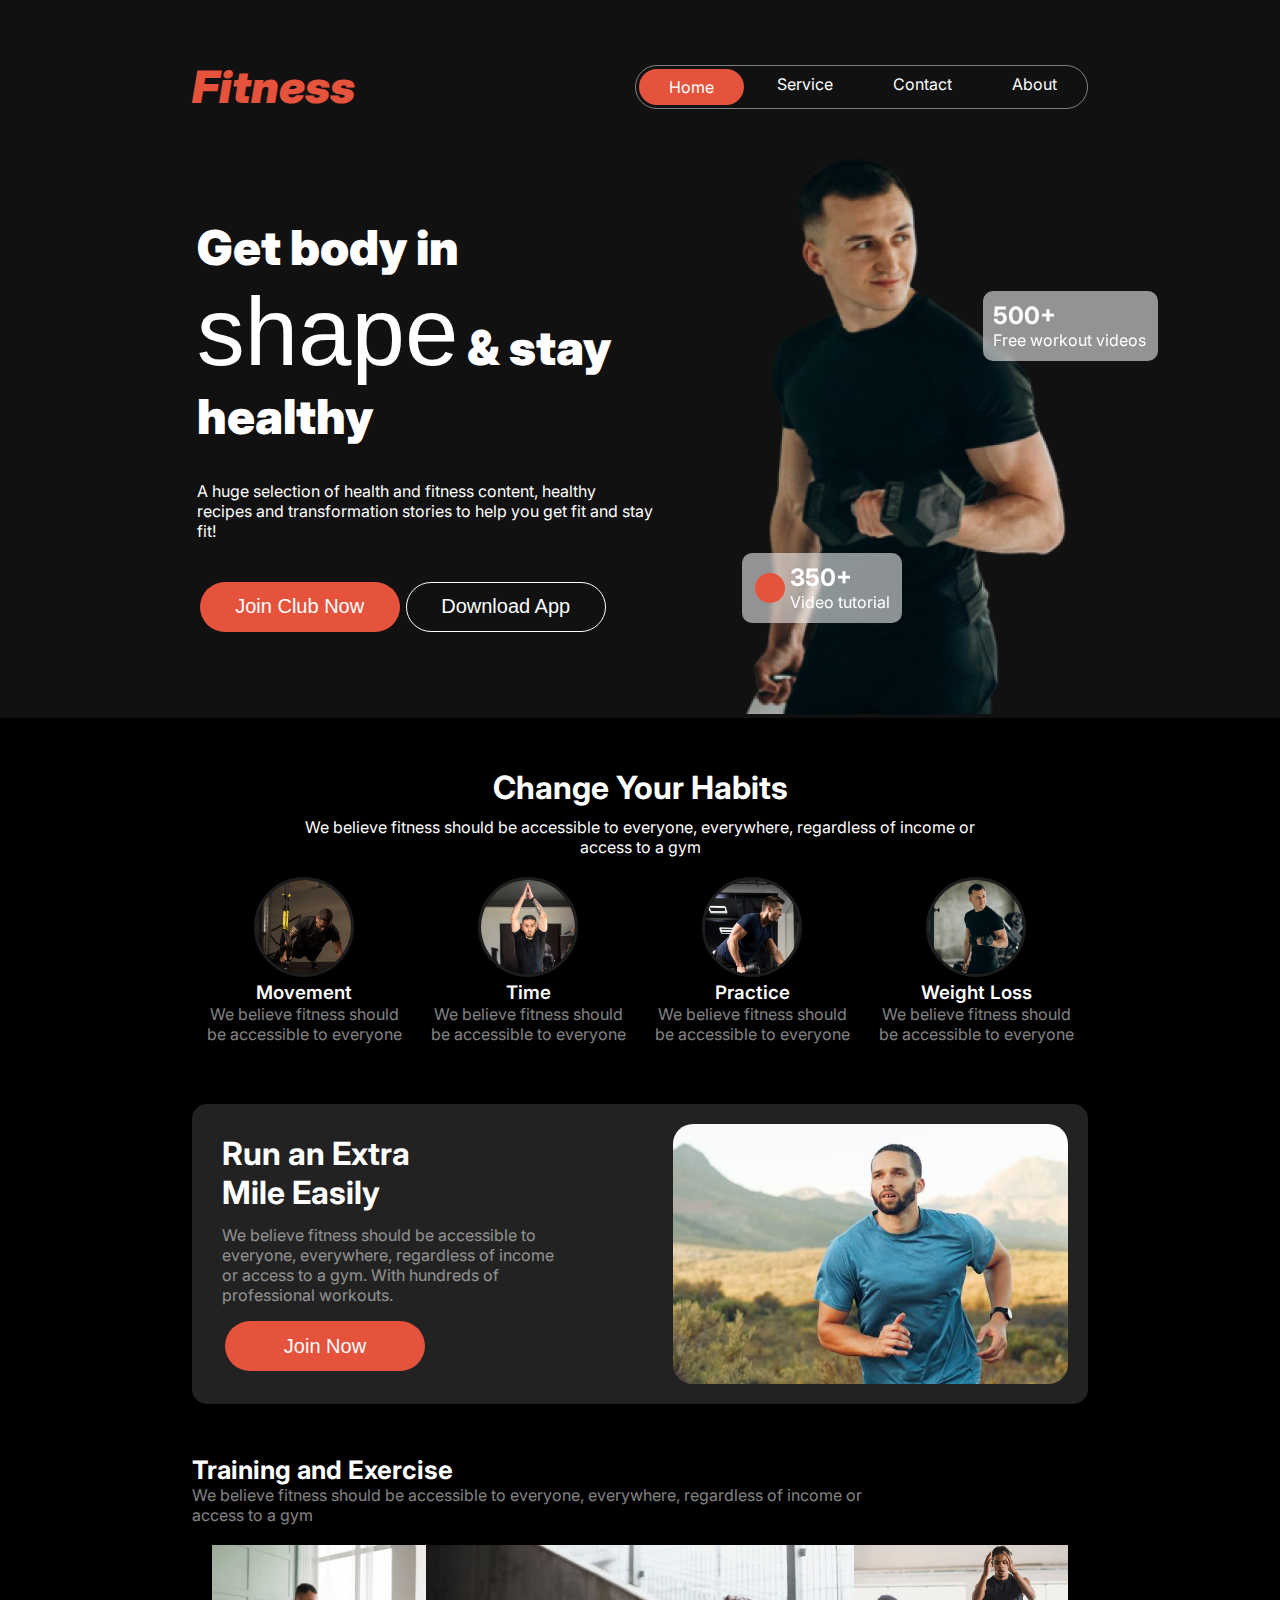
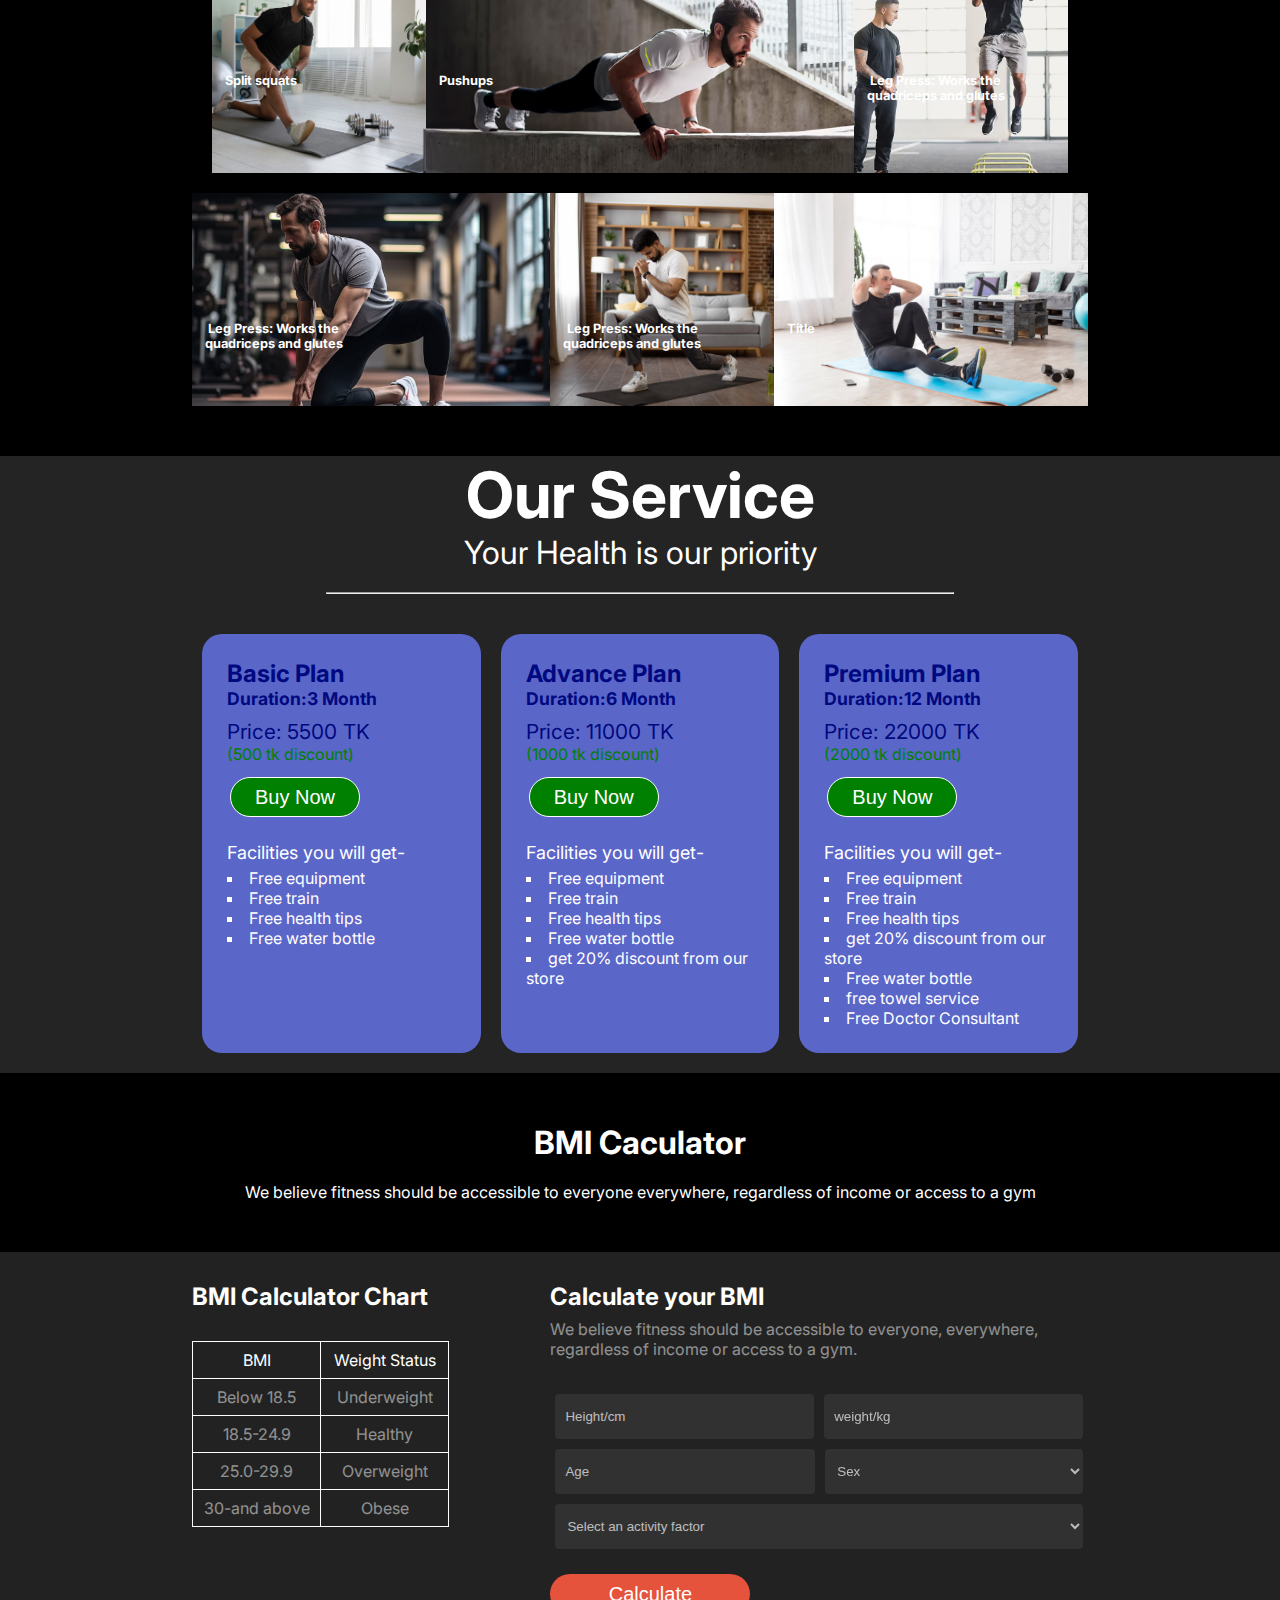
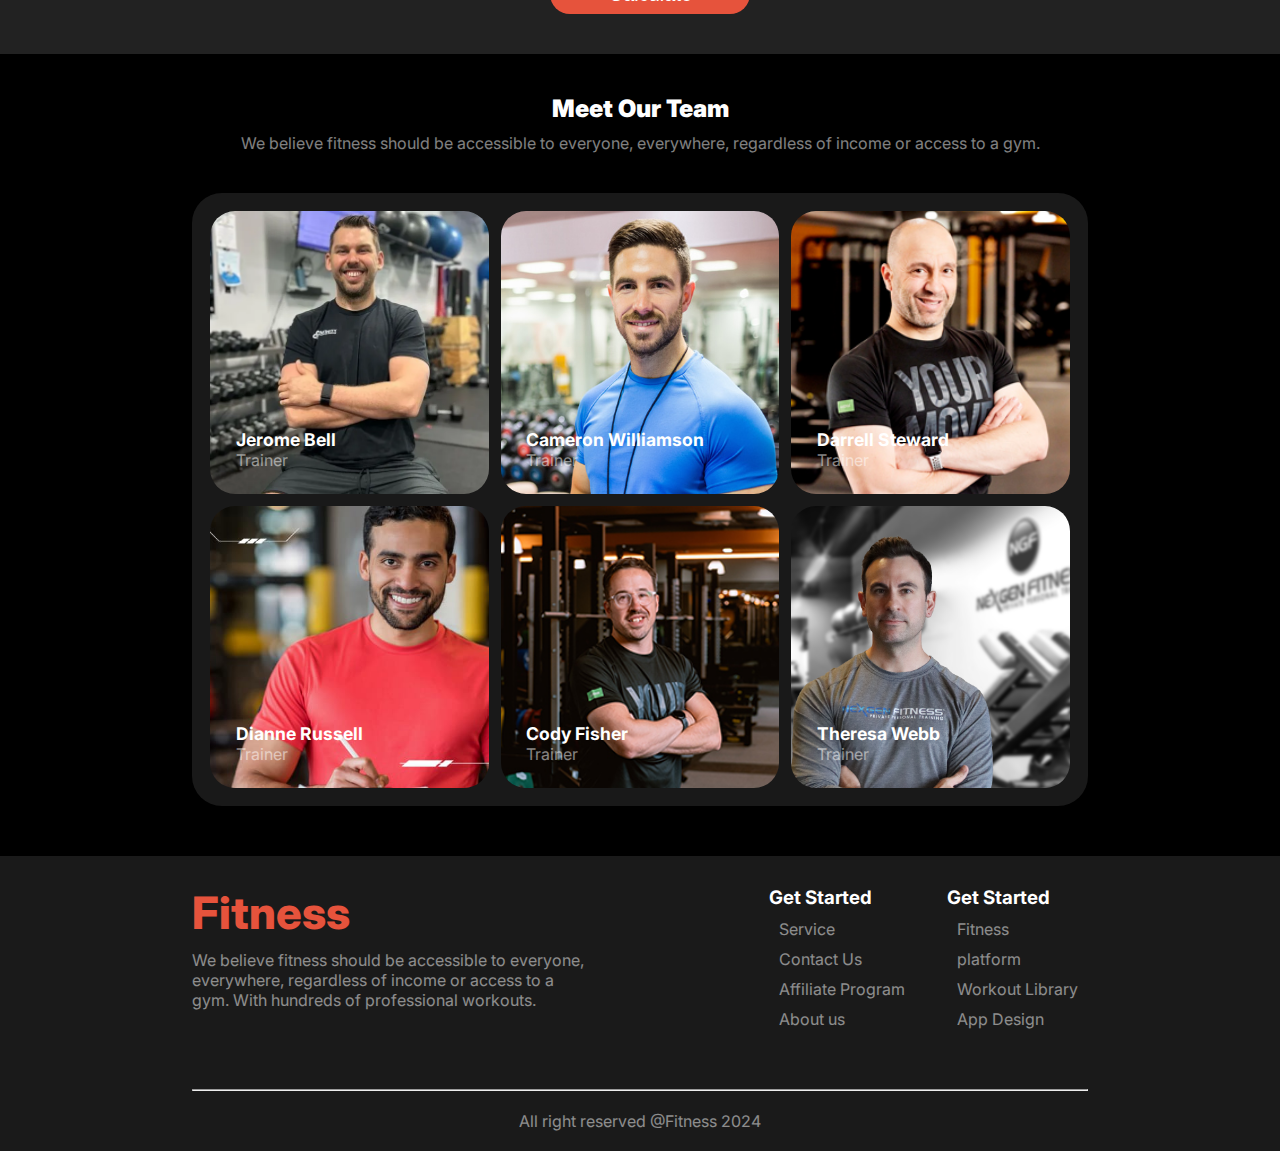
==== commit 98ab19ae: "responsive updated" ====
--- a/index.html
+++ b/index.html
@@ -53,7 +53,12 @@
 
             <div class="image-part">
                 <div class="ad-card-1">
-                    <div class="round-icon"></div>
+                    <div class="round-icon">                    <div class="play-icon">
+                        <i class="fa-solid fa-play"></i>
+                    </div></div>
+
+
+
                     <div>
                         <h2>350+</h2>
                         <p>Video tutorial</p>
--- a/index.css
+++ b/index.css
@@ -115,7 +115,7 @@
     display: flex;
     /* border: 2px solid red; */
     width: 70%;
-    margin: 30px auto;
+    margin: 60px 0 20px 0;
     justify-content: space-between;
     align-items: center;
 }
@@ -143,6 +143,7 @@
 }
 
 .header-sec{
+
     color: white;
     display: flex;
     justify-content: flex-start;
@@ -156,11 +157,12 @@
 
 }
 .head-title{
-    font-size: 1rem;
+    font-size: 3rem;
+    font-weight: 900;
     margin-bottom: 15px;
 }
 .shape{
-    font-size: 1.2rem;
+    font-size: 6rem;
 }
 .head-des{
     
@@ -225,6 +227,10 @@
     width:30px;
     background-color: #E6533C;
     border-radius:50%;
+    
+}
+.play-icon{
+    display: none;
 }
 .ad-card-2{
     background-color: rgba(255, 255, 255, 0.548);
@@ -281,27 +287,37 @@
     height: 300px;
     background-color: #222222;
     border-radius: 15px;
+    margin: 0 auto;
     /* gap: 30px; */
 }
 .run-des{
     display: flex;
     flex-direction: column;
     justify-content: space-between;
-    width: 40%;
+    width: 50%;
     padding: 30px;
-    
+    /* border:2px solid red; */
+
+}
+.des-run-extra{
+    width: 90%;
 }
 .run{
-    width: 60%;
+    width: 50%;
     padding: 20px;
+    /* border:2px solid red; */
+
     /* object-fit: cover; */
 }
 .run img{
     height: 100%;
-    width: 100%;
+    max-width: 100%;
+    float: right;
     border-radius: 20px;
     object-fit: none;
     object-position: 65% 28%;
+    /* border:2px solid red; */
+
 
     /* background-image: url(images/run.jpg);
     background-position: center;
@@ -313,7 +329,7 @@
 .training{
     width: 70%;
     margin: 50px auto;
-    border: 3px solid red;
+    /* border: 3px solid red; */
     text-align: center;
     
 }
@@ -593,7 +609,7 @@
     width: 100%;
     margin: auto;
     color: #FFFFFF;
-    opacity: 60%;
+    opacity: 70%;
 
 }
 .test-form{
@@ -610,6 +626,13 @@
 
 .in-100{
     display: flex;
+    
+    /* width: 100%; */
+
+}
+.in-100 input{
+    color: #FFFFFF;
+    
     /* width: 100%; */
 
 }
@@ -621,11 +644,16 @@
     padding: 10px;
     margin: 5px ;
     border: none;
-    background-color: rgb(192, 196, 196);
+    background-color: #383838;
+    color: #FFFFFF;
+
     /* position: relative; */
 }
+.bmi-form input::placeholder {
+    color: #FFFFFF;
+}
 .in-50{
-    color: rgba(85, 85, 85, 0.797);
+    color: #FFFFFF;
 
 }
 .in-100 select{
@@ -635,7 +663,7 @@
     padding: 8px;
     margin: 5px ;
     border: none;
-    background-color: rgb(192, 196, 196);
+    background-color: #383838;
 
 }
 
@@ -672,7 +700,7 @@
 /* test grid start here  */
 .grid-container{
     /* border: 2px solid red; */
-    background-color: blanchedalmond;
+    background-color: #191919;
 
     border-radius: 30px;
     display: grid;
@@ -688,7 +716,7 @@
 }
 .detail{
     position: absolute;
-    margin: 15% 2%;
+    margin: 17% 2%;
     /* color: red; */
     font-size: 1.1rem;
     text-align: left;
@@ -760,7 +788,7 @@
 } */
 
 .footer-test-section{
-    width: 50%;
+    width: 40%;
     display: flex;
     justify-content: space-between;
 }
@@ -774,6 +802,7 @@
 hr{
     width: 70%;
     margin: 0 auto;
+    margin-top: 50px;
 }
 
 
@@ -859,6 +888,9 @@
     /* padding: 100px; */
 
 }
+.shape{
+    font-size: 4rem;
+}
 .head-title{
     font-size: 3rem;
     /* margin-top: ; */
@@ -879,7 +911,7 @@
 .mobile-btn{
     display: inline;
         background-color: #E6533C;
-        height: 9vh;
+        height: 7vh;
         width: 42vw;
         border-radius: 50px;
         margin: 3px;
@@ -904,7 +936,7 @@
 .ad-card-1{
     background-color: rgb(154, 163, 160);
     height: 70px;
-    width: 30vw;
+    width: 180px;
     /* border-radius: 10px;
     position: absolute;
     text-align: left; */
@@ -913,15 +945,23 @@
 
     /* ekhane ektu kaj korte hbe  */
 }
+.round-icon{
+    /* display: none; */
+}
+.play-icon{
+    display: block;
+    margin: 5px 10px;
+}
+
 .ad-card-2{
     background-color: rgb(183, 194, 190);
-    height: 10vh;
+    height: 11vh;
     width: 35vw;
     border-radius: 10px;
     position: absolute;
     text-align: left;
     margin: 15% 55% ;
-    padding: 15px;
+    /* padding: 15px; */
 }
 
 .habit{
@@ -962,7 +1002,6 @@
     align-items: center;
     text-align: left;
     height: 600px;
-    background-color: rgb(122, 120, 118);
     border-radius: 15px;
     /* gap: 30px; */
     padding: 20px;
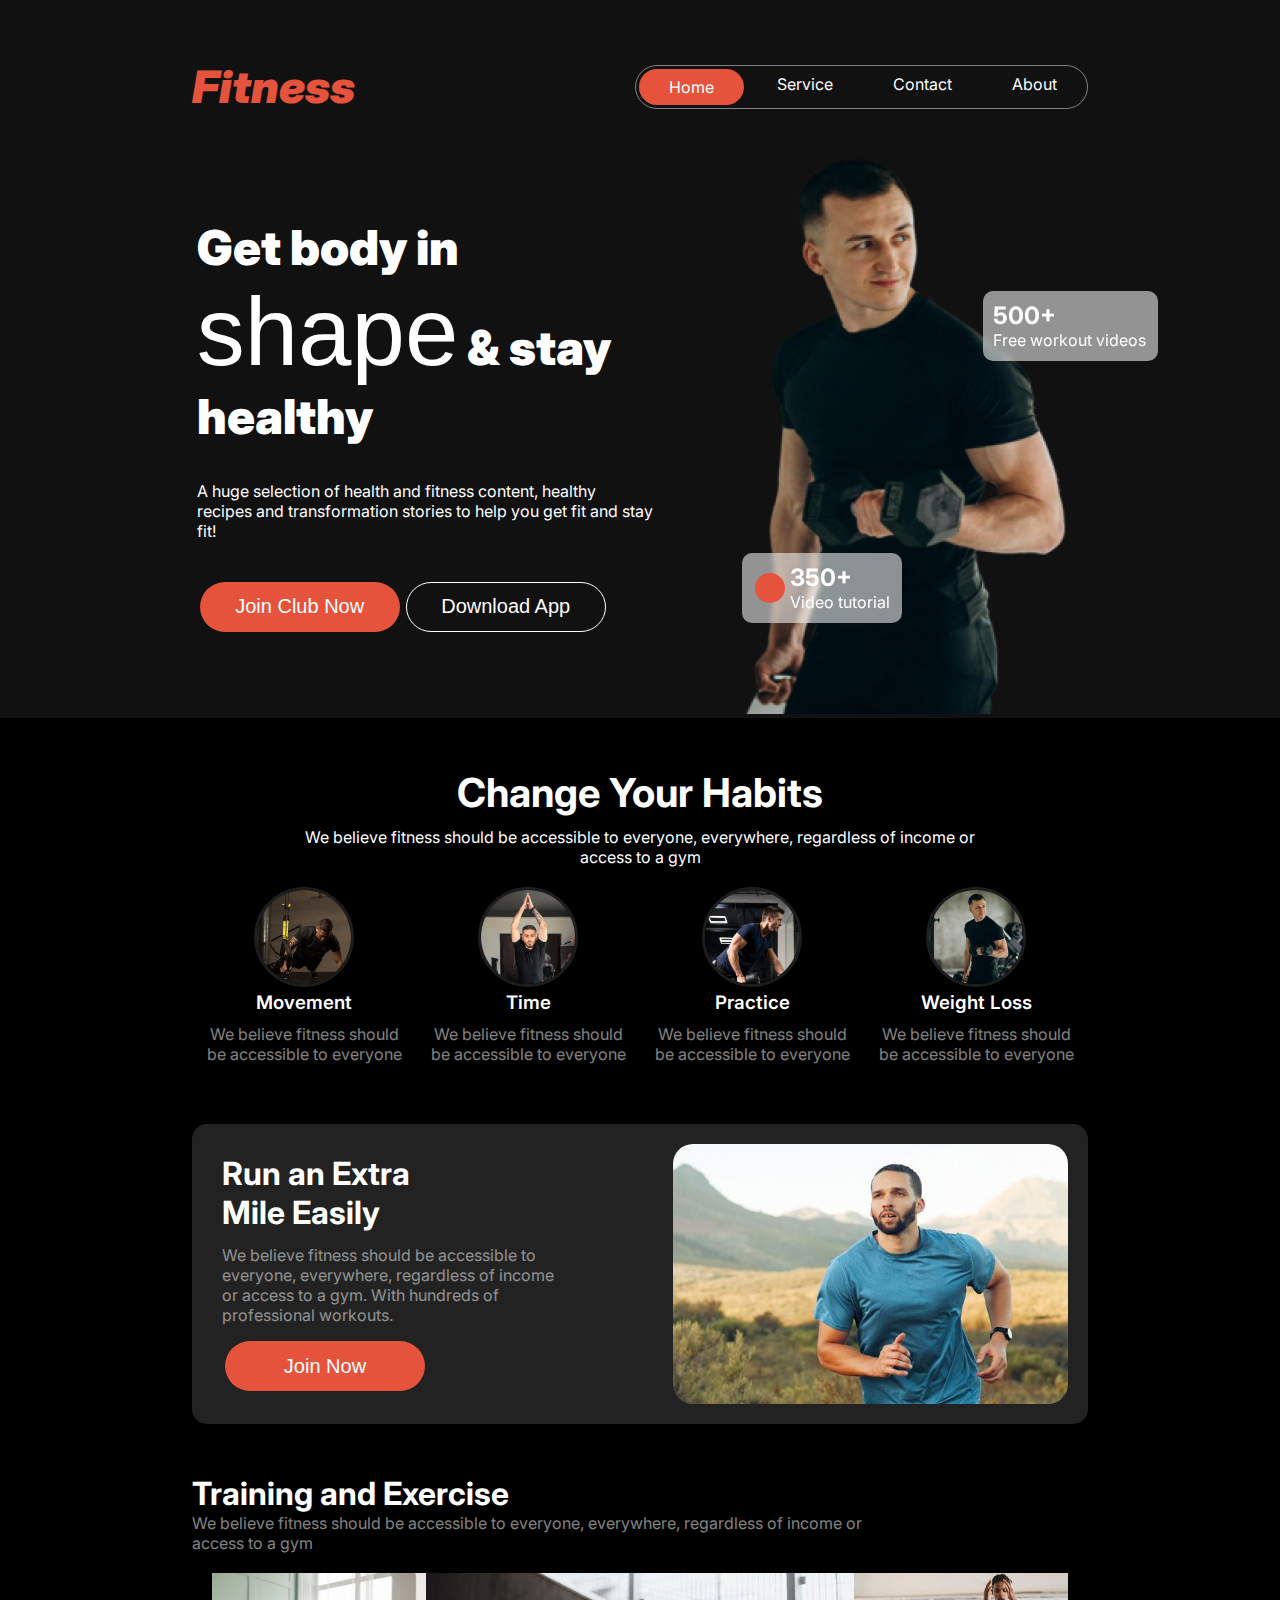
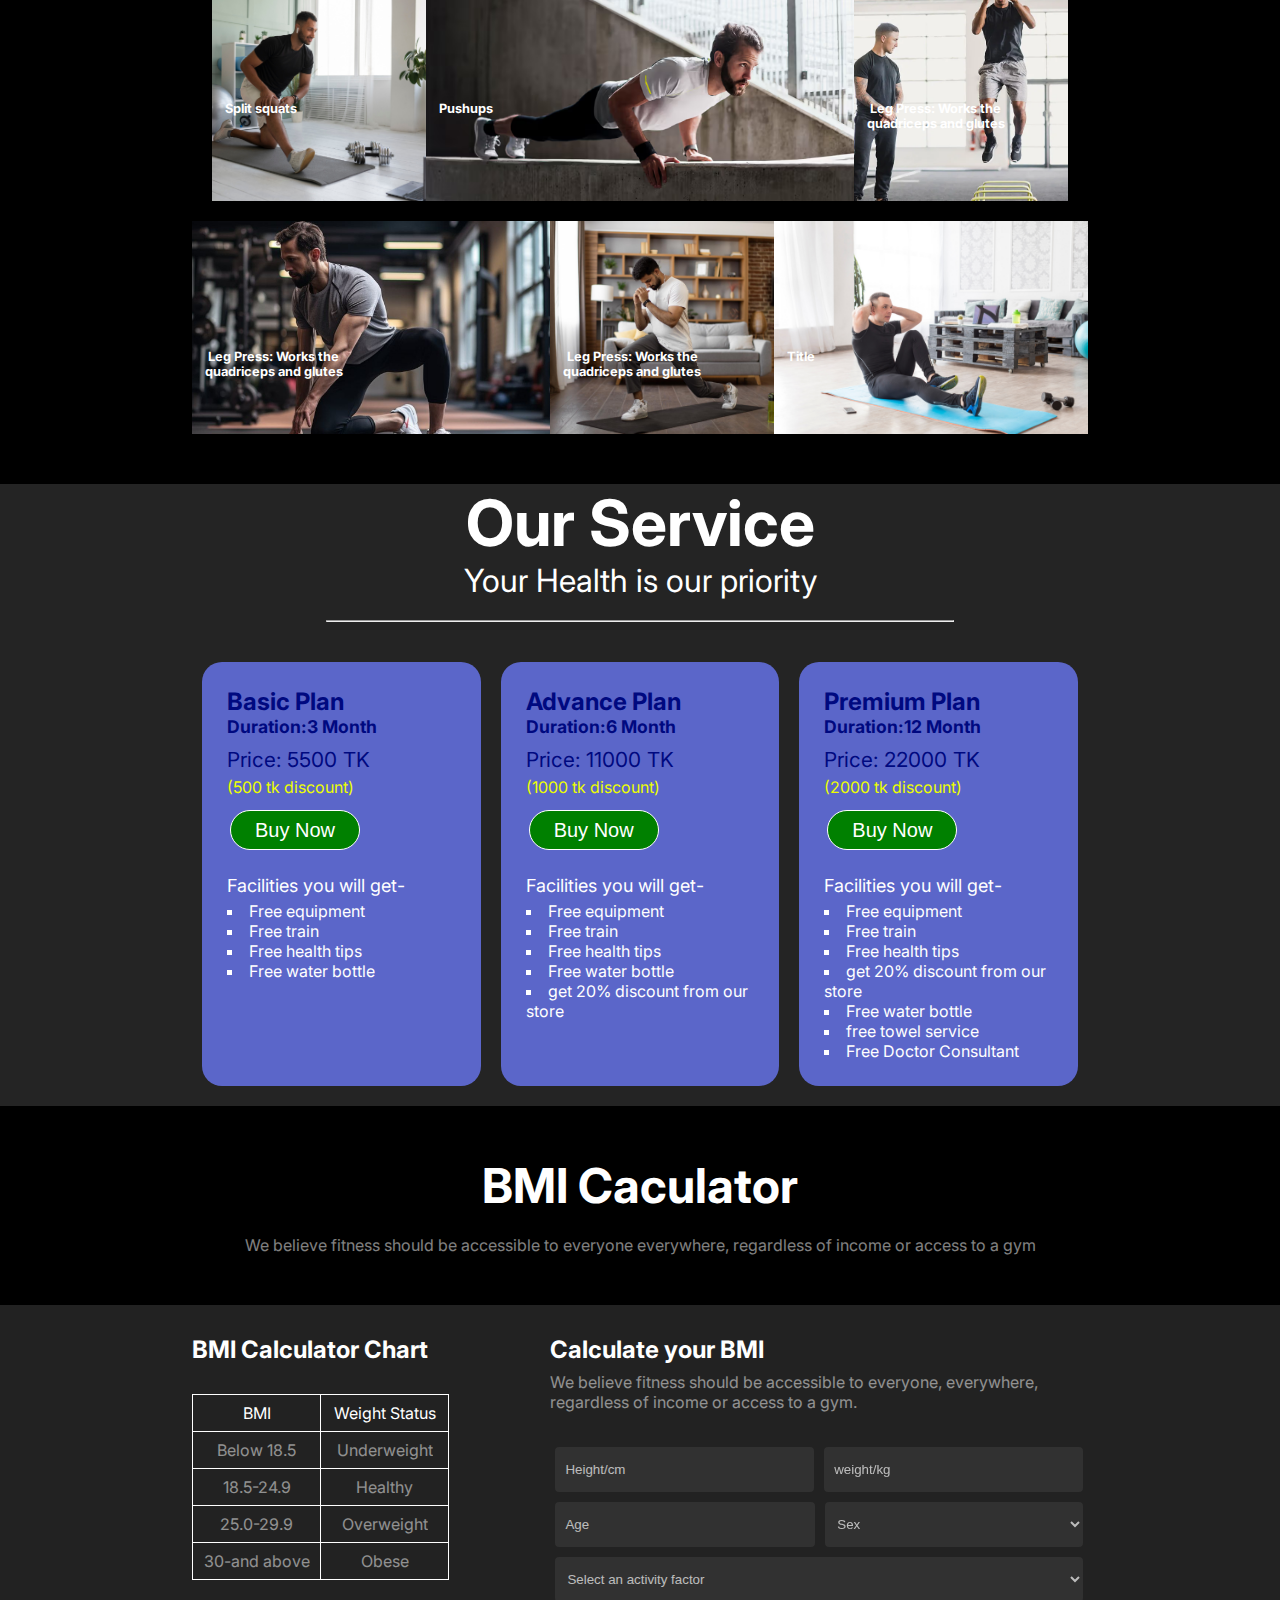
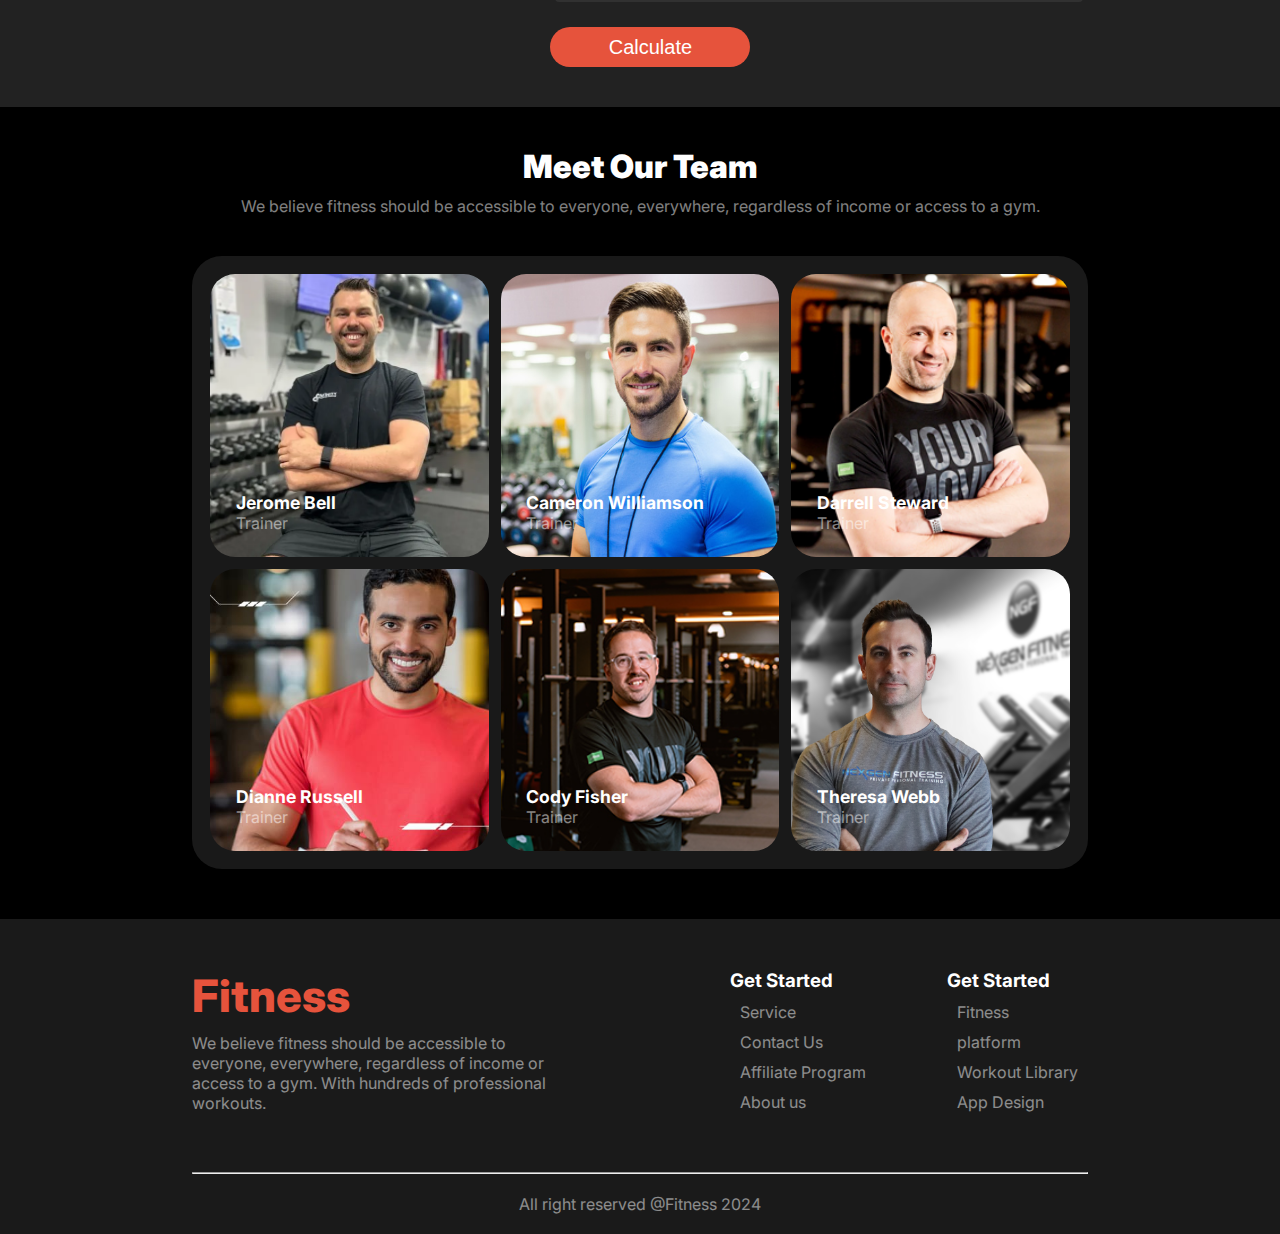
==== commit 913c5dff: "responsive updated" ====
--- a/index.html
+++ b/index.html
@@ -83,7 +83,7 @@
     <main>
         <section class="habit">
             <div style="margin-top: 50px;">
-                <h1>Change Your Habits</h1>
+                <h1 style="font-size: 2.5rem;">Change Your Habits</h1>
                 <p style="margin: 10px 0;">We believe fitness should be accessible to everyone, everywhere, regardless of income or
                     <br> access to a gym
                 </p>
@@ -155,7 +155,7 @@
 
         <section class="training">
             <section class="training-head">
-                    <h1 style="font-size: 1.6rem;">Training and Exercise</h1>
+                    <h1 style="font-size: 2rem;">Training and Exercise</h1>
                     <p class="p-color">
                         We believe fitness should be accessible to everyone, everywhere, regardless of income or
                         <br>access to a gym
@@ -301,8 +301,8 @@
         <section class="bmi-sec">
             <div class="bmi-table-main">
                 <div class="bmi-head">
-                    <h2>BMI Caculator</h2>
-                    <p>We believe fitness should be accessible to everyone everywhere, regardless of income or access to
+                    <h2 style="font-size: 3rem;">BMI Caculator</h2>
+                    <p class="p-color">We believe fitness should be accessible to everyone everywhere, regardless of income or access to
                         a gym
                     </p>
                 </div>
@@ -385,7 +385,7 @@
         <section class="team">
             <section class="team-70">
                 <div class="team-head">
-                    <h2><strong>Meet Our Team</strong></h2>
+                    <h2><strong style="font-size: 2rem;">Meet Our Team</strong></h2>
                     <p class="p-color">We believe fitness should be accessible to everyone, everywhere, regardless of income or
                         access to a gym.</p>
                 </div>
--- a/index.css
+++ b/index.css
@@ -93,12 +93,6 @@
 
 
 
-
-
-
-
-
-
 header{
     display: flex;
     flex-direction: column;
@@ -247,6 +241,9 @@
     padding: 10px;
 }
 
+
+/* habit section start here  */
+
 .habit{
     width: 70%;
     margin: 0 auto;
@@ -254,6 +251,9 @@
     /* border: 3px solid red; */
 
 }
+.habit-title>h1{
+    font-size: 15rem;
+}
 
 .cards{
     display: flex;
@@ -272,6 +272,7 @@
 .card-des p{
     color: #FFFFFF;
     opacity: 50%;
+    margin-top: 10px;
     
 }
 .card-1 img{
@@ -445,6 +446,7 @@
 .service-main{
     /* width: 70%; */
     background-color: rgb(36, 36, 36);
+    /* margin-top: 80px ; */
     /* margin-bottom: 150px; */
 }
 .service{
@@ -454,9 +456,9 @@
 }
 .service-header {
     text-align: center;
-
-    font-size: 2rem
-}
+    font-size: 2rem;
+}
+
 .service-list{
     list-style: square inside;
 }
@@ -502,7 +504,8 @@
     /* margin: 5px 0; */
 }
 .disc{
-    color: green;
+    color: rgb(237, 254, 0);
+    margin-top: 5px;
 }
 .facilities{
     margin: 5px 0px;
@@ -654,7 +657,6 @@
 }
 .in-50{
     color: #FFFFFF;
-
 }
 .in-100 select{
     width: 100%;
@@ -757,11 +759,11 @@
 .footer-sec{
     width: 70%;
     display: flex;
-    margin-top: 30px;
+    margin-top: 50px;
     /* background-color: blue; */
 }
 .foot-sec-1{
-    width: 50%;
+    width: 40%;
     margin-right: 20%;
 }
 .fitness-footer{
@@ -772,6 +774,11 @@
     /* color: #E6533C; */
     /* font-size: 2.5rem; */
 }
+.footer-test-section{
+    width: 60%;
+    gap: 50px;
+}
+
 /* .foot-sec-2{
     width: 30%;
     text-align: left;
@@ -982,7 +989,7 @@
 }
 .card-1{
     padding: 10px;
-    width: 50%;
+    width: 70%;
 }
 .card-des{
     padding: 25px;
@@ -1001,7 +1008,7 @@
     justify-content: center;
     align-items: center;
     text-align: left;
-    height: 600px;
+    height: 650px;
     border-radius: 15px;
     /* gap: 30px; */
     padding: 20px;
@@ -1024,9 +1031,10 @@
 }
 .des-run-extra h1{
     font-size: 2.5rem;
+    margin-top: 50px;
 }
 .des-run-extra p{
-    width: 80%;
+    text-align: center;
 }
 .run-btn{
     width: 100%;
@@ -1053,27 +1061,82 @@
 
 /* training sec start here  */
 
-
-.training-grid{
-    /* display: grid; */
-}
-
-
 .training-sec-1{
-
-
-}
-
+    display:flex;
+    margin: 20px;
+    /* width: ; */
+
+}
+.training-sec-2{
+    display:flex;
+
+}
+
+.trining-1{
+    width: 25%;
+    /* color-scheme: red; */
+    filter: grayscale(red);
+
+    /* height: 100%; */
+    /* object-fit: cover; */
+    /* color: #be0c0c; */
+    /* object-position: 70% 70%; */
+    /* grid-column-start: 1;
+    grid-column-end: 3; */
+
+}
 .trining-1 img{
-    height: 100px;
-    width: 100px;
-
+    height: 50px;
+    /* color: red; */
+    /* width: 25%; */
+    /* height: 100%; */
+    /* object-fit: cover; */
+    /* color: #be0c0c; */
+    /* object-position: 70% 70%; */
+    /* grid-column-start: 1;
+    grid-column-end: 3; */
+
+}
+.trining-2{
+    width: 50%;
+    /* grid-column-start: 4;
+    grid-column-end: 9; */
+
+}
+.trining-3{
+    width: 25%;
+
+    /* grid-column-start: 10;
+    grid-column-end: 12; */
+}
+.trining-4{
+    width:40%;
+    /* grid-column-start: 1;
+    grid-column-end: 3; */
+
+
+}
+.trining-5{
+    width: 25%;
+    /* grid-column-start: 4;
+    grid-column-end: 9; */
+}
+.trining-6{
+    width: 35%;
+    /* grid-column-start: 10;
+    grid-column-end: 12; */
 }
 .training-img img{
-    height: 100px;
-    width: 100px;
-
-}
+    height: 100%;
+    width: 100%;
+    object-fit: cover;
+}
+.training-img{
+    height: 100%;
+    width: 100%;
+    /* object-fit: cover; */
+}
+/* training end here  */
 
 
 
@@ -1181,6 +1244,7 @@
 
 
 .bmi-sec{
+    width: 100%;
     display: flex;
     flex-direction: column;
     padding: 20px;
@@ -1194,11 +1258,15 @@
     
 }
 .bmi{
-    width: 100%;
+    /* width: 100%; */
     background-color: rgb(45, 45, 46);
     /* height: 400px; */
 
 }
+.bmi-head{
+    text-align: left;
+}
+
 .bmi-main{
     width: 100%;
     display: flex;
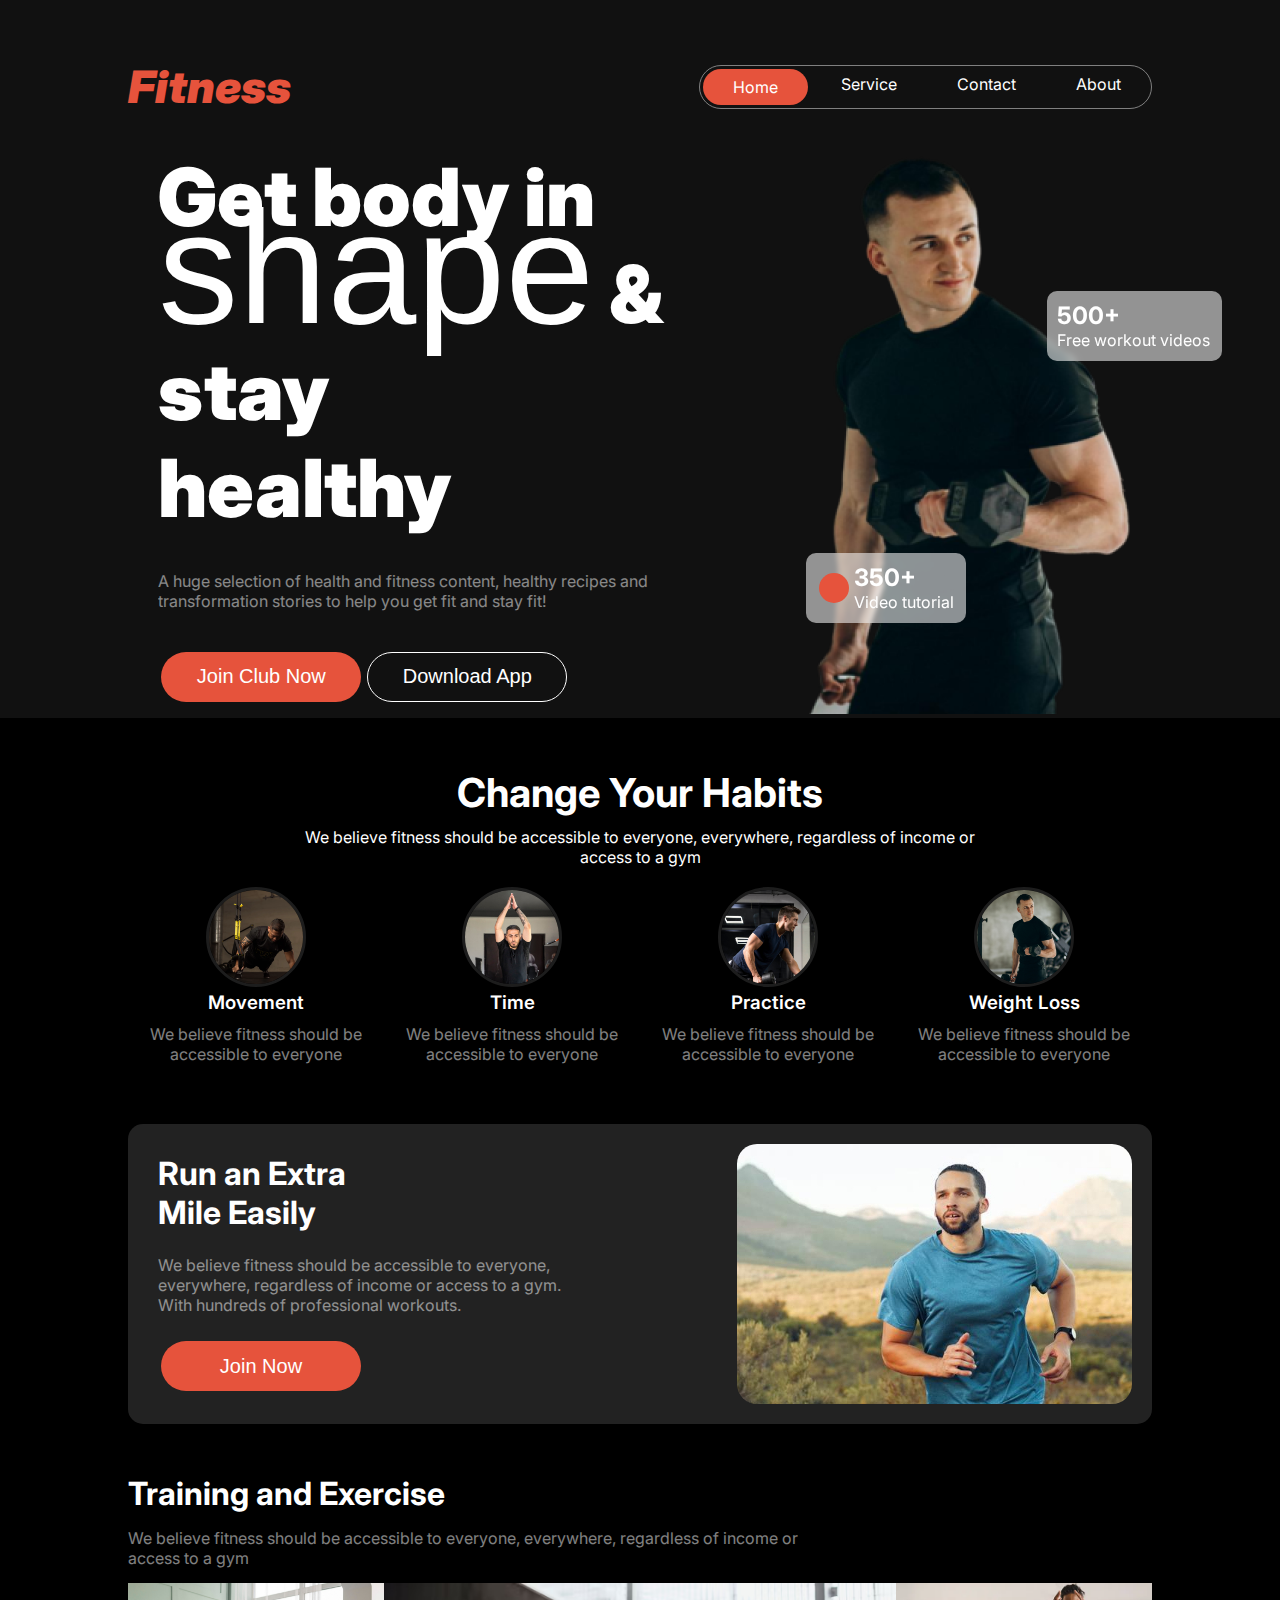
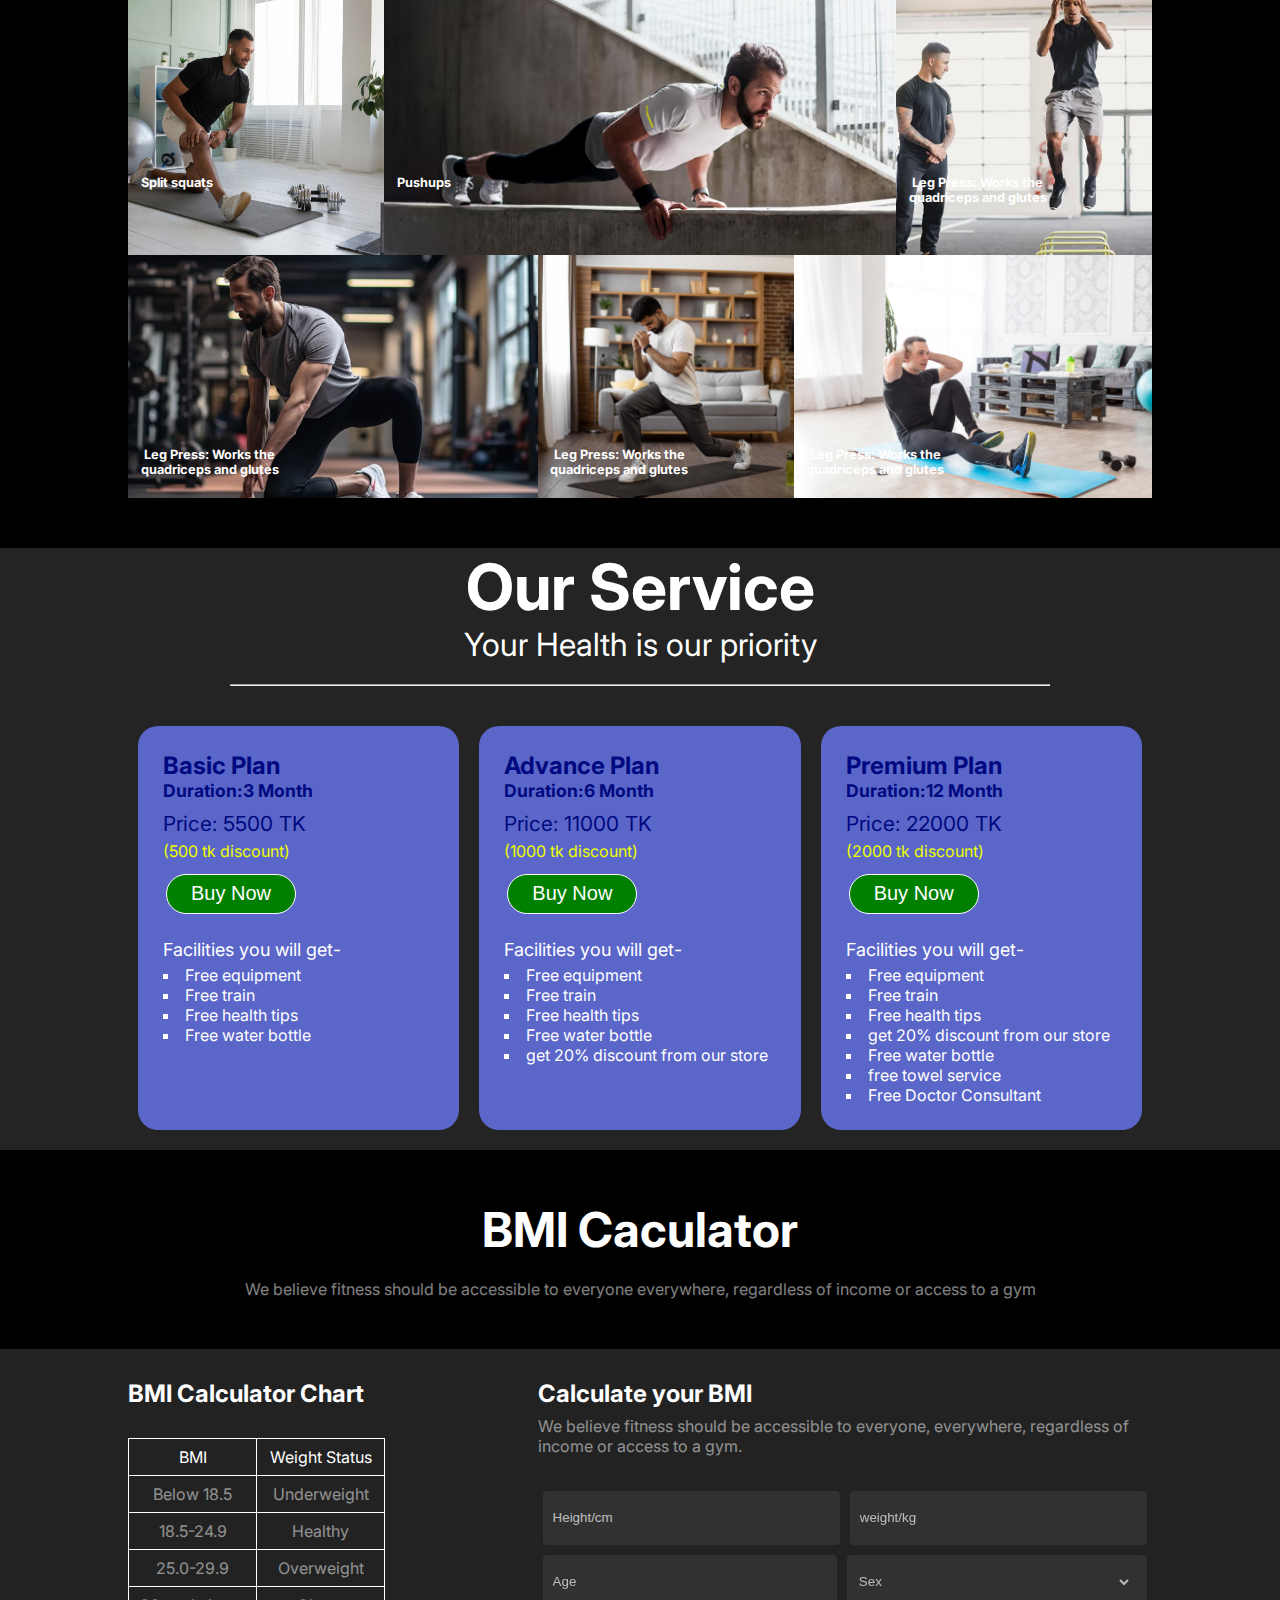
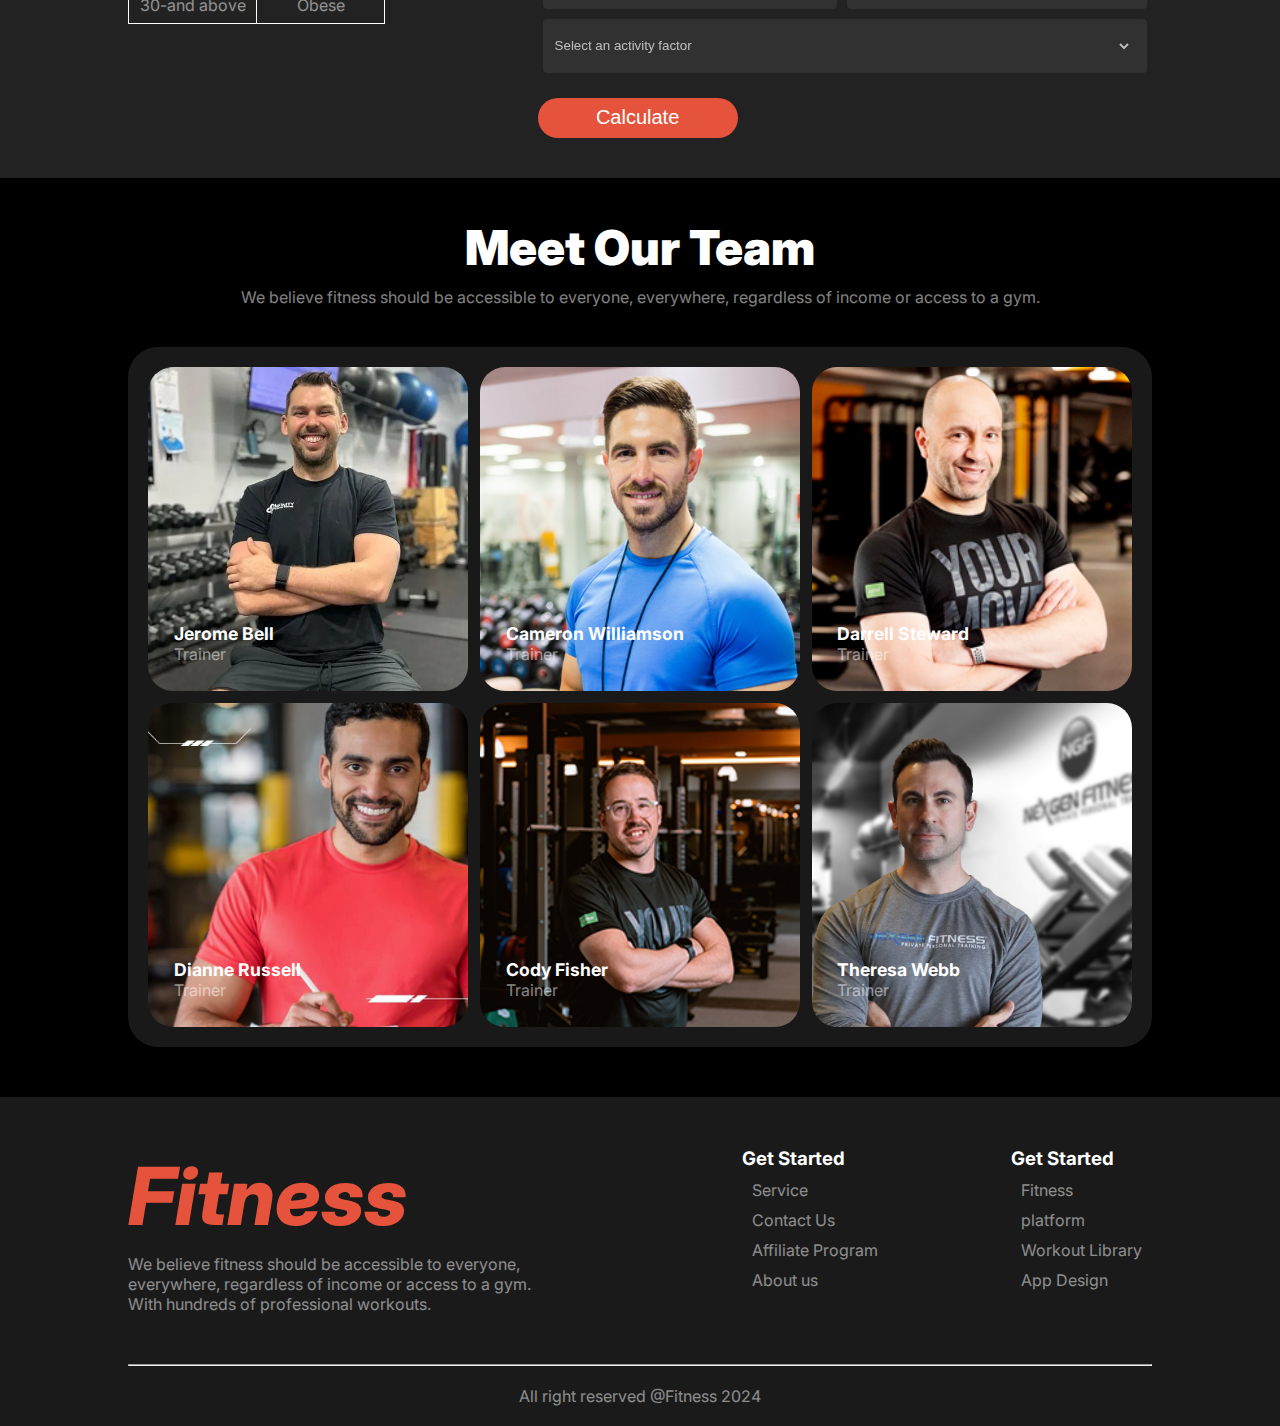
==== commit 9f34cd71: "responsive and color updated" ====
--- a/index.html
+++ b/index.html
@@ -14,6 +14,8 @@
 </head>
 
 <body>
+        <!-- Header all section start -->
+
     <header>
         <nav>
             <div class="fitness"><em>Fitness</em></div>
@@ -40,7 +42,7 @@
                     </h1>
                 </div>
                 <div>
-                    <p class="head-dess">A huge selection of health and fitness content, healthy recipes
+                    <p class="head-dess p-color">A huge selection of health and fitness content, healthy recipes
                         and transformation stories to help you get fit and stay fit!</p>
                 </div>
                 <div class="button-div">
@@ -56,8 +58,6 @@
                     <div class="round-icon">                    <div class="play-icon">
                         <i class="fa-solid fa-play"></i>
                     </div></div>
-
-
 
                     <div>
                         <h2>350+</h2>
@@ -121,6 +121,8 @@
                             accessible to everyone</p>
                     </div>
                 </div>
+    <!-- habit section end -->
+         <!-- Run section start -->
 
             </div>
             <div class="run-section">
@@ -151,12 +153,12 @@
 
 
 
-        <!-- training start here  -->
+        <!-- training section start here  -->
 
         <section class="training">
             <section class="training-head">
                     <h1 style="font-size: 2rem;">Training and Exercise</h1>
-                    <p class="p-color">
+                    <p class="p-color" style="margin: 15px 0;">
                         We believe fitness should be accessible to everyone, everywhere, regardless of income or
                         <br>access to a gym
                     </p>
@@ -210,7 +212,8 @@
                     </div>
                     <div class="trining-6">
                         <div>
-                            <h4>Title</h4>
+                            <h4>Leg Press: Works the
+                                <br>quadriceps and glutes</h4>
                         </div>
                         <div class="training-img">
                             <img src="images/exercise6.jpg" alt="A Man is exercising">
@@ -219,7 +222,7 @@
                 </div>
             </section>
         </section>
-        <!-- training end here  -->
+        <!-- training section start here  -->
         <!-- our service start here  -->
         <section class="service-main">
             <div class="service">
@@ -315,7 +318,7 @@
                                 <tbody>
                                     <thead style="color: #FFFFFF; opacity: 100%;">
                                         <td style="color: #FFFFFF" >BMI</td>
-                                        <td class="red">Weight Status</td>
+                                        <td class="red" style="color: #FFFFFF; opacity: 100%;">Weight Status</td>
                                     </thead>
                                     <tr>
                                         <td>Below 18.5</td>
@@ -339,8 +342,8 @@
                                 </tbody>
                             </table>
                         </div>
-
-                        <!-- form start here  -->
+                <!-- Bmi table end  -->
+                        <!-- Bmi form start here  -->
                         <form class="bmi-form-main">
                             <div class="bmi-form-head">
                                 <h2 class="h-color"> Calculate your BMI</h2>
@@ -377,20 +380,23 @@
                                 </div>
                             </div>
                         </form>
+        <!-- Bmi form end here  -->
                     </div>
                 </section>
             </div>
         </section>
+            <!-- Bmi section end here  -->
+
         <!-- meet-team section start here  -->
         <section class="team">
             <section class="team-70">
                 <div class="team-head">
-                    <h2><strong style="font-size: 2rem;">Meet Our Team</strong></h2>
+                    <h2><strong style="font-size: 3rem;">Meet Our Team</strong></h2>
                     <p class="p-color">We believe fitness should be accessible to everyone, everywhere, regardless of income or
                         access to a gym.</p>
                 </div>
 
-                <!-- head close  -->
+                <!-- Team head close  -->
 
 
 
@@ -425,7 +431,7 @@
                             <h4>Dianne Russell</h4>
                             <p>Trainer</p>
                         </div>
-                            <img src="images/trainer4.png" alt="">
+                        <img src="images/trainer4.png" alt="">
 
                     </div>
                     <div class="trainer-5 grid-cards">
@@ -445,17 +451,21 @@
 
                     </div>
                 </div>
+                                <!-- grid section close here      -->
+
             </section>
         </section>
+                <!-- meet-team section end here  -->
+
     </main>
 
-
+<!-- footer start  -->
 
     <footer>
         <section class="footer-sec-main">
             <section class="footer-sec">
                 <div class="foot-sec-1">
-                    <h1 class="fitness-footer fitness ">Fitness</h1>
+                    <h1 class="fitness-footer fitness " style="font-style: italic;">Fitness</h1>
                     <p class="p-color">We believe fitness should be accessible to everyone,
                         everywhere, regardless of income or access to a gym. With
                         hundreds of professional workouts.</p>
@@ -468,10 +478,10 @@
                         </div>
                         <div class="list-style">
                             <ul class="p-color">
-                                <li>Service</li>
-                                <li>Contact Us</li>
-                                <li>Affiliate Program</li>
-                                <li>About us</li>
+                                <li><a href="#">Service</a></li>
+                                <li><a href="#">Contact Us</a></li>
+                                <li><a href="#">Affiliate Program</a></li>
+                                <li><a href="#">About us</a></li>
                             </ul>
                         </div>
                     </div>
@@ -483,10 +493,10 @@
 
                         <div class="list-style">
                             <ul class="p-color">
-                                <li>Fitness</li>
-                                <li>platform</li>
-                                <li>Workout Library</li>
-                                <li>App Design</li>
+                                <li><a href="#">Fitness</a></li>
+                                <li><a href="#">platform</a></li>
+                                <li><a href="#">Workout Library</a></li>
+                                <li><a href="#">App Design</a></li>
                             </ul>
                         </div>
                     </div>
@@ -498,6 +508,6 @@
             <p class="p-color">All right reserved @Fitness 2024</p>
         </div>
     </footer>
+    <!-- footer end  -->
 </body>
-
 </html>--- a/index.css
+++ b/index.css
@@ -1,369 +1,979 @@
-*{
-    margin: 0;
-    padding: 0;
-    box-sizing: border-box;
-
-}
-body{
-    /* max-width: 1700px; */
-    /* margin: 0 auto; */
-    /* background-color:linear; */
-    background: #000000;
-    color: #FFFFFF;
-    font-family: "Inter", sans-serif;
-    font-optical-sizing: auto;
-    /* font-weight: <weight>; */
-    font-style: normal;
-    font-variation-settings:
-        "slnt" 0;
-    /* background: linear-gradient(); */
-    /* margin:0 auto; */
-
-}
-.shape{
-    font-family: 'Miama', sans-serif;
-    font-size: 7rem;
+* {
+  margin: 0;
+  padding: 0;
+  box-sizing: border-box;
+}
+body {
+  /* max-width: 1700px; */
+  /* margin: 0 auto; */
+  /* background-color:linear; */
+  background: #000000;
+  color: #ffffff;
+  font-family: "Inter", sans-serif;
+  font-optical-sizing: auto;
+  font-style: normal;
+  font-variation-settings: "slnt" 0;
+  /* background: linear-gradient(); */
+  /* margin:0 auto; */
+}
+.shape {
+  font-family: "Miama", sans-serif;
+  font-size: 10rem;
+  font-weight: 400;
+  line-height: 15px;
+}
+
+/* shared styles */
+.home-btn {
+  background-color: #e6533c;
+  border-radius: 50px;
+  margin: 3px;
+}
+.btn {
+  background-color: #e6533c;
+  height: 50px;
+  width: 200px;
+  border-radius: 50px;
+  margin: 3px;
+  color: white;
+  font-size: 20px;
+  border: 1px solid white;
+}
+.mobile-btn {
+  display: none;
+}
+.btn:hover {
+  background-color: #e6533c;
+  cursor: pointer;
+}
+.menu {
+  display: none;
+}
+.purchase-btn {
+  height: 40px;
+  width: 130px;
+  margin-bottom: 20px;
+  /* align-items: ; */
+  /* justify-content: flex-end;     */
+  background-color: green;
+}
+
+.flex-it {
+  display: flex;
+}
+
+.p-color {
+  color: #ffffff;
+  opacity: 50%;
+}
+.h-color {
+  color: #ffffff;
+}
+
+.list-style ul li {
+  list-style: none;
+  margin: 10px;
+}
+
+/* share style close */
+
+/* header section start  */
+
+header {
+  display: flex;
+  flex-direction: column;
+  /* width: 100%; */
+  /* border: 2px solid red; */
+  justify-content: center;
+  align-items: center;
+  /* background-color: rgb(0, 0, 0); */
+  background: linear-gradient(#111111 100%, #777777 0%);
+}
+nav {
+  display: flex;
+  /* border: 2px solid red; */
+  width: 80%;
+  margin: 60px 0 20px 0;
+  justify-content: space-between;
+  align-items: center;
+}
+.fitness {
+  font-size: 2.8rem;
+  color: #e6533c;
+  font-weight: 900;
+}
+.nav-links li {
+  display: flex;
+  justify-content: space-around;
+}
+.nav-lists {
+  border: 1px solid gray;
+  border-radius: 50px;
+}
+.nav-links ul li a {
+  /* border: 2px solid red; */
+  justify-content: space-around;
+  margin: 8px 30px;
+  text-decoration: none;
+  color: white;
+}
+
+.header-sec {
+  color: white;
+  display: flex;
+  justify-content: flex-start;
+  align-items: flex-start;
+  height: 100%;
+  width: 80%;
+  /* margin: 50px auto; */
+  /* border: 2px solid rgb(0, 0, 234); */
+  /* background-color: rebeccapurple; */
+}
+.head-title {
+  font-size: 5rem;
+  font-weight: 900;
+  margin-bottom: 15px;
+}
+.head-des {
+}
+.head-dess {
+  width: 85%;
+}
+.header-des {
+  display: flex;
+  flex-direction: column;
+  /* justify-content: center; */
+  /* align-items: center; */
+  height: 100%;
+  width: 60%;
+  gap: 20px;
+  margin: auto;
+
+  /* border: 2px solid rgb(15, 18, 188); */
+  /* padding: 100px; */
+}
+.button-div {
+  display: flex;
+  /* justify-content: center; */
+  width: 100%;
+  margin-top: 2vh;
+}
+.image-part {
+  height: 100%;
+  /* width: auto; */
+  /* border: 2px solid rgb(69, 219, 59); */
+  text-align: center;
+  position: relative;
+}
+.image-part > img {
+  height: 100%;
+  width: 100%;
+  /* border: 2px solid rgb(234, 0, 0); */
+  text-align: center;
+}
+
+.ad-card-1 {
+  display: flex;
+  justify-content: space-around;
+  align-items: center;
+  background-color: rgba(255, 255, 255, 0.548);
+  backdrop-filter: blur(2px);
+  height: 70px;
+  width: 160px;
+  border-radius: 10px;
+  position: absolute;
+  text-align: left;
+  margin: 120% 1%;
+  /* margin-top: 100%; */
+  padding: 10px;
+  /* background-color: red; */
+
+  /* ekhane ektu kaj korte hbe  */
+}
+.round-icon {
+  height: 30px;
+  width: 30px;
+  background-color: #e6533c;
+  border-radius: 50%;
+}
+.play-icon {
+  display: none;
+}
+.ad-card-2 {
+  background-color: rgba(255, 255, 255, 0.548);
+  /* color: rgb(249, 249, 249); */
+  /* opacity: 100%; */
+  backdrop-filter: blur(3px);
+  /* background-color: aquamarine; */
+  height: 70px;
+  width: 175px;
+  border-radius: 10px;
+  position: absolute;
+  text-align: left;
+  margin: 45% 70%;
+  padding: 10px;
+}
+
+/* header section start  */
+
+/* habit section start here  */
+
+.habit {
+  width: 80%;
+  margin: 0 auto;
+  text-align: center;
+  /* border: 3px solid red; */
+}
+.habit-title > h1 {
+  font-size: 15rem;
+}
+
+.cards {
+  display: flex;
+  margin-bottom: 50px;
+  /* border: 4px solid rgb(23, 210, 67); */
+}
+.card-1 {
+  padding: 10px;
+  /* width: 33%; */
+}
+.card-1 h3 {
+  color: #ffffff;
+  font-weight: 600;
+}
+.card-des p {
+  color: #ffffff;
+  opacity: 50%;
+  margin-top: 10px;
+}
+.card-1 img {
+  height: 100px;
+  width: 100px;
+  border: 3px solid rgba(255, 255, 255, 0.115);
+  border-radius: 50%;
+}
+
+/* habit section end here  */
+
+/* run section start here  */
+
+.run-section {
+  display: flex;
+  text-align: left;
+  height: 300px;
+  background-color: #222222;
+  border-radius: 15px;
+  margin: 0 auto;
+  /* gap: 30px; */
+}
+.run-des {
+  display: flex;
+  flex-direction: column;
+  justify-content: space-between;
+  width: 50%;
+  padding: 30px;
+  /* border:2px solid red; */
+}
+.des-run-extra {
+  width: 90%;
+}
+.run {
+  width: 50%;
+  padding: 20px;
+  /* border:2px solid red; */
+
+  /* object-fit: cover; */
+}
+.run img {
+  height: 100%;
+  max-width: 100%;
+  float: right;
+  border-radius: 20px;
+  object-fit: none;
+  object-position: 65% 28%;
+  /* border:2px solid red; */
+
+  /* background-image: url(images/run.jpg);
+    background-position: center;
+    background-repeat: no-repeat;
+    background-size: cover; */
+}
+
+/* run section end here  */
+
+/* training- exersize grid start here */
+
+.training {
+  width: 80%;
+  margin: 50px auto;
+  /* border: 3px solid red; */
+  text-align: center;
+}
+
+.training-head {
+  /* text-align: left; */
+}
+.training-head {
+  text-align: left;
+}
+.trining-1 h4,
+.trining-2 h4,
+.trining-3 h4,
+.trining-4 h4,
+.trining-5 h4,
+.trining-6 h4 {
+  position: absolute;
+  margin-top: 15%;
+  margin-left: 1%;
+  font-size: 0.8rem;
+}
+.training-grid {
+}
+
+.training-sec-1 {
+  display: flex;
+  /* margin: 20px; */
+  /* width: ; */
+}
+.training-sec-2 {
+  display: flex;
+}
+
+.trining-1 {
+  width: 25%;
+  /* color-scheme: red; */
+  filter: grayscale(red);
+
+  /* height: 100%; */
+  /* object-fit: cover; */
+  /* color: #be0c0c; */
+  /* object-position: 70% 70%; */
+  /* grid-column-start: 1;
+    grid-column-end: 3; */
+}
+.trining-1 img {
+  height: 50px;
+  /* color: red; */
+  /* width: 25%; */
+  /* height: 100%; */
+  /* object-fit: cover; */
+  /* color: #be0c0c; */
+  /* object-position: 70% 70%; */
+  /* grid-column-start: 1;
+    grid-column-end: 3; */
+}
+.trining-2 {
+  width: 50%;
+  /* grid-column-start: 4;
+    grid-column-end: 9; */
+}
+.trining-3 {
+  width: 25%;
+
+  /* grid-column-start: 10;
+    grid-column-end: 12; */
+}
+.trining-4 {
+  width: 40%;
+  /* grid-column-start: 1;
+    grid-column-end: 3; */
+}
+.trining-5 {
+  width: 25%;
+  /* grid-column-start: 4;
+    grid-column-end: 9; */
+}
+.trining-6 {
+  width: 35%;
+  /* grid-column-start: 10;
+    grid-column-end: 12; */
+}
+.training-img img {
+  height: 100%;
+  width: 100%;
+  object-fit: cover;
+}
+.training-img {
+  height: 100%;
+  width: 100%;
+  /* object-fit: cover; */
+}
+/* training end here  */
+
+/* our service section start here  */
+
+.containerr {
+  display: flex;
+  /* grid-template-columns: repeat(3 1fr); */
+}
+.cotainer img {
+  height: 100%;
+  width: 100%;
+}
+
+/* training- exersize grid end here */
+
+/* our service start here  */
+
+.service-main {
+  /* width: 70%; */
+  background-color: rgb(36, 36, 36);
+  /* margin-top: 80px ; */
+  /* margin-bottom: 150px; */
+}
+.service {
+  width: 80%;
+  margin: 0 auto;
+  /* background-color: rgb(187, 199, 249); */
+}
+.service-header {
+  text-align: center;
+  font-size: 2rem;
+}
+
+.service-list {
+  list-style: square inside;
+}
+.packages {
+  display: flex;
+  justify-content: space-between;
+  /* align-items: center; */
+  /* align-content: center; */
+}
+
+.service-package-1 {
+  /* height: 400px; */
+  display: flex;
+  flex-direction: column;
+  justify-content: left;
+  align-items: start;
+  /* align-content: center; */
+  padding: 25px;
+  border-radius: 20px;
+  background-color: rgba(105, 119, 244, 0.796);
+  color: rgb(255, 255, 255);
+  margin: 20px 10px;
+  /* margin-right: 10px; */
+  width: 33%;
+}
+.head-hr {
+  margin: 20px auto;
+}
+.price h3 {
+  font-size: 1.1rem;
+  color: rgb(0, 9, 128);
+}
+.price h2 {
+  /* font-size: 1.1rem; */
+  color: rgb(0, 9, 128);
+}
+.amount-p {
+  margin: 10px 0;
+}
+.amount {
+  font-size: 1.3rem;
+  color: rgb(0, 9, 128);
+  /* margin: 5px 0; */
+}
+.disc {
+  color: rgb(237, 254, 0);
+  margin-top: 5px;
+}
+.facilities {
+  margin: 5px 0px;
+  font-size: 18px;
+}
+/* our service end here  */
+
+/* bmi start */
+.bmi {
+  width: 100%;
+  /* height: 400px; */
+}
+.bmi-table {
+  width: 40%;
+  /* background-color: blue; */
+}
+
+.bmi-sec {
+  /* text-align: center; */
+  /* background-color: bisque; */
+}
+/* .bmi-table-main{
+    display: flex;
+    justify-content: space-evenly;
+} */
+.bmi-main {
+  display: flex;
+  justify-content: space-between;
+  /* border: 2px solid rgb(199, 64, 30); */
+  width: 80%;
+  margin-top: 30px;
+}
+
+.bmi-form-main {
+  width: 60%;
+  gap: 10px;
+  /* background-color: aquamarine; */
+}
+.bmi-form-head > p {
+  margin-top: 8px;
+  margin-bottom: 30px;
+  /* margin-block-end: 15px; */
+}
+.bmi-head {
+  /* margin-left: 25vw; */
+  text-align: center;
+  margin: 50px;
+  /* background-color: red; */
+}
+.bmi-head h2 {
+  font-size: 2rem;
+  margin-bottom: 20px;
+}
+
+.bmi {
+  background-color: #222222;
+  /* width: 70%; */
+  display: flex;
+  flex-direction: column;
+  justify-content: center;
+  align-items: center;
+}
+
+.bmi-table {
+  /* border: 3px solid red; */
+  display: flex;
+  flex-direction: column;
+  align-items: self-start;
+  gap: 30px;
+}
+table {
+  border-collapse: collapse;
+}
+td {
+  border: 1px solid white;
+  padding: 8px;
+  /* height: 1vh; */
+  width: 10vw;
+  text-align: center;
+}
+
+tbody td {
+  color: #ffffff;
+  opacity: 50%;
+}
+
+/* bmi form start  */
+.bmi-form {
+  width: 100%;
+  margin: auto;
+  color: #ffffff;
+  opacity: 70%;
+}
+.test-form {
+  /* background-color: rebeccapurple; */
+  text-align: left;
+  margin-bottom: 20px;
+}
+.age-sex {
+  /* display: flex; */
+  /* justify-content: ; */
+}
+
+.in-100 {
+  display: flex;
+
+  /* width: 100%; */
+}
+.in-100 input {
+  color: #ffffff;
+
+  /* width: 100%; */
+}
+
+.bmi-form input {
+  width: 100%;
+  border-radius: 4px;
+  height: 6vh;
+  padding: 10px;
+  margin: 5px;
+  border: none;
+  background-color: #383838;
+  color: #ffffff;
+
+  /* position: relative; */
+}
+.bmi-form input::placeholder {
+  color: #ffffff;
+}
+.in-50 {
+  color: #ffffff;
+}
+.in-100 select {
+  width: 100%;
+  border-radius: 4px;
+  height: 6vh;
+  padding: 8px;
+  margin: 5px;
+  border: none;
+  border-right: 15px solid transparent;
+  background-color: #383838;
+}
+
+/* bmi end here */
+
+/* team start here  */
+.team {
+  background-color: black;
+  margin-bottom: 50px;
+  display: flex;
+  flex-direction: column;
+  justify-content: center;
+  align-items: center;
+}
+.team-70 {
+  width: 80%;
+
+  /* border: 2px solid red; */
+}
+.team-head {
+  margin: 40px;
+  text-align: center;
+}
+.team-head h2 {
+  margin: 10px;
+  text-align: center;
+}
+
+.grid-container {
+  /* border: 2px solid red; */
+  background-color: #191919;
+  border-radius: 30px;
+  display: grid;
+  grid-template-columns: repeat(3, 1fr);
+  grid-template-rows: repeat(2, 1fr);
+  /* gap: 2%; */
+  grid-gap: 12px;
+  padding: 2%;
+  /* height: 400px; */
+  /* overflow: auto; */
+}
+.grid-cards:hover {
+  /* transition: 0.45s linear; */
+}
+.detail {
+  position: absolute;
+  margin: 20% 2%;
+  /* color: red; */
+  font-size: 1.1rem;
+  text-align: left;
+}
+.detail p {
+  font-size: 1rem;
+  color: #ffffff;
+  opacity: 50%;
+}
+.grid-container img {
+  height: 100%;
+  width: 100%;
+  object-fit: cover;
+  border-radius: 25px;
+}
+/* team section end here  */
+
+/* footer start here  */
+footer {
+  /* background-color: #FFFFFF; */
+  background: #ffffff1a;
+
+  /* opacity: 10%; */
+}
+.footer-sec-main {
+  width: 100%;
+  display: flex;
+  justify-content: center;
+  align-items: center;
+  margin-bottom: 10px;
+  /* border: 3px solid red; */
+  opacity: 100%;
+}
+.footer-sec {
+  width: 80%;
+  display: flex;
+  margin-top: 50px;
+  /* background-color: blue; */
+}
+.foot-sec-1 {
+  width: 40%;
+  margin-right: 20%;
+}
+.fitness-footer {
+  margin-bottom: 10px;
+  font-size: 5rem;
+  font-weight: 800;
+  color: #e6533c;
+  opacity: 100%;
+  /* color: #E6533C; */
+  /* font-size: 2.5rem; */
+}
+.footer-test-section {
+  width: 60%;
+  /* gap: 50px; */
+}
+
+.footer-test-section {
+  width: 40%;
+  display: flex;
+  justify-content: space-between;
+}
+
+.footerr-sec {
+  text-align: center;
+  padding: 20px;
+  /* margin-bottom: 30px; */
+  /* background-color: rgb(94, 92, 89); */
+}
+hr {
+  width: 80%;
+  margin: 0 auto;
+  margin-top: 50px;
+}
+.p-color li a {
+  text-decoration: none;
+  list-style: none;
+  color: #ffffff;
+  /* opacity: 100%; */
+}
+.p-color li a:hover {
+  text-decoration: none;
+  list-style: none;
+  color: red;
+  /* opacity: 100%; */
+}
+/* footer section end here  */
+
+/* responsive for mobile start here  */
+@media screen and (max-width: 576px) {
+  /* header start here  */
+  nav {
+    /* display: flex; */
+    justify-content: space-between;
+    align-items: flex-start;
+
+    width: 85%;
+    margin: 50px 0;
+  }
+  .menu {
+    font-size: 30px;
+    display: inline;
+  }
+  .fitness {
+    font-size: 3rem;
+    font-weight: bold;
+  }
+  .nav-links {
+    display: none;
+  }
+
+  .header-sec {
+    display: flex;
+    flex-direction: column;
+    color: white;
+
+    width: 90%;
+  }
+  .header-des {
+    display: flex;
+    flex-direction: column;
+    align-items: start;
+    width: 100%;
+    gap: 10px;
+  }
+  .shape {
+    font-size: 6rem;
     font-weight: 400;
-}
-
-
-/* important > 
-small-576
-med-576-992
-large above 992 */
-
-
-/* shared styles */
-.home-btn{
-    background-color: #E6533C;
-    border-radius: 50px;
-    margin: 3px;
-}
-.btn{
-    background-color: #E6533C;
-    height: 50px;
-    width: 200px;
+    line-height: 10px;
+  }
+  .head-title {
+    font-size: 3rem;
+    /* margin-top: ; */
+  }
+  .head-dess {
+    width: 70%;
+  }
+
+  .button-div {
+    display: flex;
+    justify-content: space-between;
+    width: 100%;
+    margin-top: 2vh;
+  }
+  .desktop-btn {
+    display: none;
+  }
+  .mobile-btn {
+    display: inline;
+    background-color: #e6533c;
+    height: 7vh;
+    width: 42vw;
     border-radius: 50px;
     margin: 3px;
     color: white;
     font-size: 20px;
-    border: 1px solid white;
-
-}
-.mobile-btn{
-    display: none;
-}
-.btn:hover{
-    background-color: #E6533C;
-    cursor: pointer;
-
-}
-.menu{
-    display: none;
-}
-.purchase-btn{
-    height:40px;
-    width:130px;
-    margin-bottom: 20px;
-    /* align-items: ; */
-    /* justify-content: flex-end;     */
-    background-color: green;
-}
-
-.flex-it{
-display: flex;
-
-}
-
-.p-color{
-    color: #FFFFFF;
-    opacity: 50%;
-}
-.h-color{
-    color: #FFFFFF;
-}
-
-
-.list-style ul li{
-    list-style: none;
-    margin: 10px;
-}
-
-/* share style close */
-
-
-
-header{
-    display: flex;
-    flex-direction: column;
-    /* width: 100%; */
-    /* border: 2px solid red; */
-    justify-content: center;
-    align-items: center;
-    /* background-color: rgb(0, 0, 0); */
-    background: linear-gradient(#111111 100%, #777777 0%);
-
-    
-}
-nav{
-    display: flex;
-    /* border: 2px solid red; */
-    width: 70%;
-    margin: 60px 0 20px 0;
-    justify-content: space-between;
-    align-items: center;
-}
-.fitness{
-    font-size: 2.8rem;
-    color: #E6533C;
-    font-weight: 900;
-}
-.nav-links li{
-    display: flex;
-    justify-content: space-around;
-
-}
-.nav-lists{
-    border: 1px solid gray;
-    border-radius: 50px;
-
-}
-.nav-links ul li a{
-    /* border: 2px solid red; */
-    justify-content: space-around;
-    margin: 8px 30px;
-    text-decoration: none;
-    color: white;
-}
-
-.header-sec{
-
-    color: white;
-    display: flex;
-    justify-content: flex-start;
-    align-items: flex-start;
+    /* border: 1px solid white; */
+  }
+  .image-part {
+    margin: 0 auto;
+    height: 580px;
+    width: 400px;
+  }
+  .image-part > img {
     height: 100%;
-    width: 70%;
-    /* margin: 50px auto; */
-    /* border: 2px solid rgb(0, 0, 234); */
-    /* background-color: rebeccapurple; */
-    
-
-}
-.head-title{
-    font-size: 3rem;
-    font-weight: 900;
-    margin-bottom: 15px;
-}
-.shape{
-    font-size: 6rem;
-}
-.head-des{
-    
-}
-.head-dess{
-    width: 85%;
-}
-.header-des{
-    display: flex;
-    flex-direction: column;
-    /* justify-content: center; */
-    /* align-items: center; */
-    height: 100%;
-    width: 60%;
-    gap: 20px;
-    margin: auto;
-    
-    /* border: 2px solid rgb(15, 18, 188); */
-    /* padding: 100px; */
-
-}
-.button-div{
-    display: flex;
-    /* justify-content: center; */
-    width: 100%;
-    margin-top: 2vh;
-}
-.image-part{
-    height: 100%;
-    /* width: auto; */
-    /* border: 2px solid rgb(69, 219, 59); */
-    text-align: center;
-    position: relative;
-}
-.image-part>img{
-    height: 100%;
-    width: 100%;
-    /* border: 2px solid rgb(234, 0, 0); */
-    text-align: center;
-}
-
-.ad-card-1{
-    display: flex;
-    justify-content: space-around;
-    align-items: center;
-    background-color: rgba(255, 255, 255, 0.548);
-    backdrop-filter: blur(2px);
+    width: 100%;
+  }
+
+  .ad-card-1 {
+    background-color: rgb(154, 163, 160);
     height: 70px;
-    width: 160px;
+    width: 180px;
+    /* border-radius: 10px;
+    position: absolute;
+    text-align: left; */
+    margin: 65% 1%;
+    padding: 15px;
+
+    /* ekhane ektu kaj korte hbe  */
+  }
+  .round-icon {
+    /* display: none; */
+  }
+  .play-icon {
+    display: block;
+    margin: 5px 10px;
+  }
+
+  .ad-card-2 {
+    background-color: rgb(183, 194, 190);
+    height: 11vh;
+    width: 35vw;
     border-radius: 10px;
     position: absolute;
     text-align: left;
-    margin: 120% 1%;
-    /* margin-top: 100%; */
-    padding: 10px;
-    /* background-color: red; */
-
-    /* ekhane ektu kaj korte hbe  */
-}
-.round-icon{
-    height: 30px;
-    width:30px;
-    background-color: #E6533C;
-    border-radius:50%;
-    
-}
-.play-icon{
-    display: none;
-}
-.ad-card-2{
-    background-color: rgba(255, 255, 255, 0.548);
-    /* color: rgb(249, 249, 249); */
-    /* opacity: 100%; */
-    backdrop-filter: blur(3px);
-    /* background-color: aquamarine; */
-    height: 70px;
-    width: 175px;
-    border-radius: 10px;
-    position: absolute;
-    text-align: left;
-    margin: 45% 70% ;
-    padding: 10px;
-}
-
-
-/* habit section start here  */
-
-.habit{
-    width: 70%;
+    margin: 15% 55%;
+  }
+  /* header end here  */
+
+  /* habit start here  */
+  .habit {
+    width: 90%;
     margin: 0 auto;
     text-align: center;
-    /* border: 3px solid red; */
-
-}
-.habit-title>h1{
-    font-size: 15rem;
-}
-
-.cards{
-    display: flex;
-    margin-bottom: 50px;
-    /* border: 4px solid rgb(23, 210, 67); */
-    
-}
-.card-1{
+  }
+  .cards {
+    display: flex;
+    flex-direction: column;
+    justify-content: center;
+    align-items: center;
+    margin-bottom: 80px;
+  }
+  .card-1 {
     padding: 10px;
-    /* width: 33%; */
-}
-.card-1 h3{
-    color: #FFFFFF;
-    font-weight: 600;
-}
-.card-des p{
-    color: #FFFFFF;
-    opacity: 50%;
-    margin-top: 10px;
-    
-}
-.card-1 img{
-    height: 100px;
-    width: 100px;
-    border: 3px solid rgba(255, 255, 255, 0.115);
+    width: 70%;
+  }
+  .card-des {
+    padding: 25px;
+  }
+
+  .card-1 img {
+    height: 100%;
+    width: 100%;
+    border: 5px solid rgba(255, 255, 255, 0.115);
     border-radius: 50%;
-}
-
-.run-section{
-    display: flex;
+  }
+  /* habit end here  */
+  /* run start here  */
+
+  .run-section {
+    display: flex;
+    flex-direction: column;
+    justify-content: center;
+    align-items: center;
     text-align: left;
-    height: 300px;
-    background-color: #222222;
+    height: 650px;
     border-radius: 15px;
-    margin: 0 auto;
     /* gap: 30px; */
-}
-.run-des{
-    display: flex;
-    flex-direction: column;
-    justify-content: space-between;
-    width: 50%;
-    padding: 30px;
-    /* border:2px solid red; */
-
-}
-.des-run-extra{
-    width: 90%;
-}
-.run{
-    width: 50%;
     padding: 20px;
-    /* border:2px solid red; */
-
-    /* object-fit: cover; */
-}
-.run img{
+  }
+  .run-des {
+    width: 100%;
+    padding: 10px;
+  }
+  .des-run-extra {
+    display: flex;
+    align-items: flex-start;
+    text-align: left;
+    margin-bottom: 15px;
+  }
+  .des-run-extra h1 {
+    font-size: 2.5rem;
+    margin-top: 50px;
+  }
+  .des-run-extra p {
+    text-align: center;
+  }
+  .run-btn {
+    width: 100%;
+    height: 60px;
+  }
+  .run {
+    width: 100%;
+    padding: 15px;
+  }
+  .run img {
     height: 100%;
-    max-width: 100%;
-    float: right;
+    width: 100%;
     border-radius: 20px;
-    object-fit: none;
-    object-position: 65% 28%;
-    /* border:2px solid red; */
-
-
+    object-fit: cover;
     /* background-image: url(images/run.jpg);
     background-position: center;
     background-repeat: no-repeat;
     background-size: cover; */
-}
-/* training- exersize grid start here */
-
-.training{
-    width: 70%;
-    margin: 50px auto;
-    /* border: 3px solid red; */
-    text-align: center;
-    
-}
-
-.training-head{
-    /* text-align: left; */
-}
-.training-head {
-    text-align: left;
-}
-.trining-1 h4, .trining-2 h4, .trining-3 h4, .trining-4 h4, .trining-5 h4, .trining-6 h4{
+  }
+  /* run end here  */
+
+  /* training sec start here  */
+  /* its optional for mark  */
+
+  .training-sec-1 {
+    display: flex;
+    width: 100%;
+    margin: 0 auto;
+    /* margin: 20px; */
+    /* width: ; */
+  }
+  .trining-1 h4,
+  .trining-4 h4,
+  .trining-5 h4 {
     position: absolute;
-    margin-top: 10%;
+    margin-top: 21%;
     margin-left: 1%;
     font-size: 0.8rem;
-}
-.training-grid{
-
-}
-
-.training-sec-1{
-    display:flex;
-    margin: 20px;
-    /* width: ; */
-
-}
-.training-sec-2{
-    display:flex;
-
-}
-
-.trining-1{
-    width: 25%;
+  }
+  .trining-2 h4 {
+    position: absolute;
+    margin-top: 5%;
+    margin-left: 5%;
+    font-size: 0.8rem;
+  }
+  .training-sec-2 {
+    display: flex;
+    width: 100%;
+    margin: 0 auto;
+  }
+
+  .trining-1 {
+    width: 55%;
     /* color-scheme: red; */
     filter: grayscale(red);
 
@@ -373,10 +983,9 @@
     /* object-position: 70% 70%; */
     /* grid-column-start: 1;
     grid-column-end: 3; */
-
-}
-.trining-1 img{
-    height: 50px;
+  }
+  .trining-1 img {
+    /* height: 50px; */
     /* color: red; */
     /* width: 25%; */
     /* height: 100%; */
@@ -385,401 +994,358 @@
     /* object-position: 70% 70%; */
     /* grid-column-start: 1;
     grid-column-end: 3; */
-
-}
-.trining-2{
-    width: 50%;
+  }
+  .trining-2 {
+    width: 45%;
     /* grid-column-start: 4;
     grid-column-end: 9; */
-
-}
-.trining-3{
-    width: 25%;
+  }
+  .trining-3 {
+    /* width: 25%; */
+    display: none;
 
     /* grid-column-start: 10;
     grid-column-end: 12; */
-}
-.trining-4{
-    width:40%;
+  }
+  .trining-4 {
+    width: 45%;
     /* grid-column-start: 1;
     grid-column-end: 3; */
-
-
-}
-.trining-5{
-    width: 25%;
+  }
+  .trining-5 {
+    width: 55%;
     /* grid-column-start: 4;
     grid-column-end: 9; */
-}
-.trining-6{
-    width: 35%;
+  }
+  .trining-6 {
+    /* width: 35%; */
+    display: none;
     /* grid-column-start: 10;
     grid-column-end: 12; */
-}
-.training-img img{
+  }
+  .training-img img {
     height: 100%;
     width: 100%;
     object-fit: cover;
-}
-.training-img{
+  }
+  .training-img {
     height: 100%;
     width: 100%;
     /* object-fit: cover; */
-}
-/* training end here  */
-
-/* our service section start here  */
-
-
-.containerr{
-    display: flex;
-    /* grid-template-columns: repeat(3 1fr); */
-}
-.cotainer img{
-    height: 100%;
-    width: 100%;
-}
-
-
-/* our service start here  */
-
-.service-main{
-    /* width: 70%; */
-    background-color: rgb(36, 36, 36);
-    /* margin-top: 80px ; */
-    /* margin-bottom: 150px; */
-}
-.service{
-    width: 70%;
-    margin: 0 auto;
-    /* background-color: rgb(187, 199, 249); */
-}
-.service-header {
-    text-align: center;
-    font-size: 2rem;
-}
-
-.service-list{
-    list-style: square inside;
-}
-.packages{
-    display: flex;
-    justify-content: space-between;
-    /* align-items: center; */
-    /* align-content: center; */
-}
-
-.service-package-1{
-    /* height: 400px; */
+  }
+  /* training end here  */
+
+  /* its optional for mark  */
+
+  /* our service start  */
+
+  .service-main {
+    margin-top: 50px;
+  }
+  .packages {
     display: flex;
     flex-direction: column;
-    justify-content: left;
-    align-items: start;
-    /* align-content: center; */
+    justify-content: center;
+    align-content: center;
+    /* margin: 15px ; */
+  }
+
+  .service-package-1 {
     padding: 25px;
     border-radius: 20px;
     background-color: rgba(105, 119, 244, 0.796);
     color: rgb(255, 255, 255);
-    margin: 20px 10px;
-    /* margin-right: 10px; */
-    width: 33%;
-}
-.head-hr{
-    margin: 20px auto;
-}
-.price h3{
-    font-size: 1.1rem;
-    color: rgb(0, 9, 128);
-}
-.price h2{
-    /* font-size: 1.1rem; */
-    color: rgb(0, 9, 128);
-}
-.amount-p{
-    margin: 10px 0;
-}
-.amount{
-    font-size: 1.3rem;
-    color: rgb(0, 9, 128);
-    /* margin: 5px 0; */
-}
-.disc{
-    color: rgb(237, 254, 0);
-    margin-top: 5px;
-}
-.facilities{
-    margin: 5px 0px;
-    font-size: 18px;
-}
-/* our service end here  */
-
-
-
-
-
-
-
-
-
-
-
-/* bmi sta rt */
-.bmi{
-    /* height: 400px; */
-
-}
-.bmi-table{
-    width: 40%;
-    /* background-color: blue; */
-}
-
-.bmi-sec{
+    width: 100%;
+    margin: 0px 10px;
+    margin-bottom: 20px;
+  }
+
+  /* our service end  */
+
+  /* BMI Start Here  */
+
+  .bmi-sec {
+    width: 100%;
+    display: flex;
+    flex-direction: column;
+    /* padding: 20px; */
     /* text-align: center; */
     /* background-color: bisque; */
-}
-/* .bmi-table-main{
-    display: flex;
-    justify-content: space-evenly;
-} */
-.bmi-main{
-    display: flex;
-    justify-content: space-between;
+  }
+  .bmi-table-main {
+    display: flex;
+    flex-direction: column;
+    /* justify-content: left; */
+  }
+  .bmi {
+    width: 100%;
+    background-color: rgb(45, 45, 46);
+    /* height: 400px; */
+  }
+  .bmi-head {
+    text-align: left;
+  }
+
+  .bmi-main {
+    width: 100%;
+    display: flex;
+    flex-direction: column;
+    /* justify-content: space-between; */
     /* border: 2px solid rgb(199, 64, 30); */
-    width: 70%;
+    /* width: 70%; */
     margin-top: 30px;
-
-
-}
-
-
-.bmi-form-main{
-    width: 60%;
-    gap: 10px;
+  }
+
+  .bmi-table {
+    width: 90%;
+    margin-left: 30px;
+    /* padding: 40px; */
+    /* background-color: blue; */
+  }
+  .table-main {
+    /* background-color: red; */
+    width: 80%;
+    /* margin-bottom: 15px; */
+    /* margin */
+  }
+  td {
+    color: rgb(190, 190, 190);
+  }
+  .bmi-form-main {
+    width: 100%;
+    padding: 25px;
+    /* gap: 10px; */
     /* background-color: aquamarine; */
-}
-.bmi-form-head > p{
-    margin-top: 8px;
-    margin-bottom: 30px;
+  }
+  .bmi-form-head {
+    margin-left: 10px;
+    margin-top: 1px;
+    /* background-color: rebeccapurple; */
+  }
+  .bmi-form-head > p {
+    /* margin-top: 8px; */
+    margin-bottom: 20px;
     /* margin-block-end: 15px; */
-}
-.bmi-head{
-    /* margin-left: 25vw; */
-    text-align: center;
-    margin: 50px ;
-    /* background-color: red; */
-}
-.bmi-head h2{
+  }
+  .bmi-head {
+    margin: 0 auto;
+    padding: 30px;
+    /* width: 60%; */
+    margin-bottom: 10px;
+  }
+  .bmi-head h2 {
     font-size: 2rem;
     margin-bottom: 20px;
-}
-
-.bmi{
-    background-color: #222222;
-    /* width: 70%; */
+  }
+
+  /* bmi form start  */
+  .bmi-form {
+    width: 100%;
+    margin: auto;
+    color: #ffffff;
+    opacity: 70%;
+  }
+  .test-form {
+    text-align: left;
+    margin-bottom: 20px;
+  }
+  .age-sex {
+    /* display: flex; */
+    /* justify-content: ; */
+  }
+
+  .in-100 {
+    display: flex;
+
+    /* width: 100%; */
+  }
+  .in-100 input {
+    color: #ffffff;
+
+    /* width: 100%; */
+  }
+
+  .bmi-form input {
+    width: 100%;
+    border-radius: 4px;
+    height: 7vh;
+    padding: 10px;
+    margin: 5px;
+    border: none;
+    background-color: #383838;
+    color: #ffffff;
+  }
+  .bmi-form input::placeholder {
+    color: #ffffff;
+  }
+  .in-50 {
+    color: #ffffff;
+  }
+  .in-100 select {
+    width: 100%;
+    border-radius: 4px;
+    height: 7vh;
+    padding: 8px;
+    margin: 5px;
+    border: none;
+    border-right: 15px solid transparent;
+    background-color: #383838;
+  }
+  /* BMI end Here  */
+
+  /* team start here  */
+  .team {
+    background-color: black;
+    margin-bottom: 50px;
     display: flex;
     flex-direction: column;
     justify-content: center;
     align-items: center;
-}
-
-.bmi-table{
-    /* border: 3px solid red; */
-    display: flex;
-    flex-direction: column;
-    align-items: self-start;
-    gap: 30px;
-}
-table{
-    border-collapse: collapse;
-}
-td{
-    border: 1px solid white ;
-    padding: 8px;
-    /* height: 1vh; */
-    width: 10vw;
+  }
+  .team-70 {
+    width: 90%;
+    height: 100%;
+
+    /* border: 2px solid red; */
+  }
+  .team-head {
+    margin: 40px auto;
     text-align: center;
-
-}
-
-tbody td{
-    color: #FFFFFF;
-    opacity: 50%;
-}
-
-
-/* bmi form start  */
-.bmi-form{
-    width: 100%;
-    margin: auto;
-    color: #FFFFFF;
-    opacity: 70%;
-
-}
-.test-form{
-    /* background-color: rebeccapurple; */
-    text-align: left;
-    margin-bottom: 20px;
-
-    
-}
-.age-sex{
-    /* display: flex; */
-    /* justify-content: ; */
-}
-
-.in-100{
-    display: flex;
-    
-    /* width: 100%; */
-
-}
-.in-100 input{
-    color: #FFFFFF;
-    
-    /* width: 100%; */
-
-}
-
-.bmi-form input {
-    width: 100%;
-    border-radius: 4px;
-    height: 5vh;
-    padding: 10px;
-    margin: 5px ;
-    border: none;
-    background-color: #383838;
-    color: #FFFFFF;
-
-    /* position: relative; */
-}
-.bmi-form input::placeholder {
-    color: #FFFFFF;
-}
-.in-50{
-    color: #FFFFFF;
-}
-.in-100 select{
-    width: 100%;
-    border-radius: 4px;
-    height: 5vh;
-    padding: 8px;
-    margin: 5px ;
-    border: none;
-    background-color: #383838;
-
-}
-
-
-
-
-
-/* team start here  */
-.team{
-background-color: black;
-margin-bottom: 50px;
-display: flex;
-flex-direction: column;
-justify-content: center;
-align-items: center;
-}
-.team-70{
-    width: 70%;
-
-    /* border: 2px solid red; */
-}
-.team-head{
-    margin: 40px;
+    /* background-color: brown; */
+  }
+  .team-head h2 {
+    /* margin: 10px; */
+    width: 100%;
     text-align: center;
-
-}
-.team-head h2{
-    margin: 10px;
-    text-align: center;
-
-}
-
-
-/* test grid start here  */
-.grid-container{
+    font-size: 2.5rem;
+    /* font-weight: bolder; */
+    /* background-color: brown; */
+  }
+
+  /* test grid start here  */
+  .grid-container {
     /* border: 2px solid red; */
     background-color: #191919;
-
-    border-radius: 30px;
+    border-radius: 25px;
     display: grid;
-    grid-template-columns: repeat(3, 1fr);
-    grid-template-rows: repeat(2, 1fr);
-    /* gap: 2%; */
-    grid-gap: 12px;
-    padding: 2%;
-    /* height: 400px; */
+    grid-template-columns: repeat(1, 1fr);
+    /* grid-template-rows: repeat(1, 1fr); */
+    grid-template-areas:
+      "t-2"
+      "t-5"
+      "t-3"
+      "t-6";
+    /* gap: 0; */
+    grid-gap: 20px;
+    padding: 4%;
+    /* height: 100%; */
     /* overflow: auto; */
-
-
-}
-.detail{
+  }
+  .trainer-2 {
+    grid-area: t-2;
+  }
+  .trainer-5 {
+    grid-area: t-5;
+  }
+  .trainer-3 {
+    grid-area: t-3;
+  }
+  .trainer-6 {
+    grid-area: t-6;
+  }
+
+  .detail {
     position: absolute;
-    margin: 17% 2%;
+    margin: 55% 3%;
     /* color: red; */
-    font-size: 1.1rem;
-    text-align: left;
-}
-.detail p{
+    font-size: 1.7rem;
+    /* text-align: left; */
+  }
+  .detail p {
     font-size: 1rem;
-    color: #FFFFFF;
-    opacity: 50%;
-}
-.grid-container img{
-height: 100%;
-width: 100%;
-object-fit: cover;
-border-radius: 25px;
-
-
-}
-/* test grid end here  */
-
-
-/* footer start here  */
-footer{
-    /* background-color: #FFFFFF; */
-    background: #FFFFFF1A;
-
-    /* opacity: 10%; */
- 
-}
-.footer-sec-main{
-    display: flex;
-    justify-content: center;
-    align-items: center;
+    color: rgba(213, 213, 213, 0.63);
+  }
+
+  .grid-container img {
+    height: 100%;
+    width: 100%;
+    object-fit: cover;
+    border-radius: 25px;
+  }
+
+  .trainer-1,
+  .trainer-4 {
+    display: none;
+  }
+
+  .trainer-3 {
+    /* grid-template-columns: 1 /-1; */
+  }
+  /* our team end here  */
+
+  /* footer start here  */
+  footer {
+    background: #ffffff1a;
+  }
+  .footer-sec-main {
+    display: flex;
+    /* justify-content: center; */
+    /* align-items: center; */
     margin-bottom: 10px;
     /* border: 3px solid red; */
+  }
+  .footer-sec {
+    width: 100%;
+    display: flex;
+    flex-direction: column;
+    justify-content: left;
+    align-items: center;
+    /* margin-top: 30px; */
+    margin-left: 20px;
+  }
+  .footer-test-section {
+    display: flex;
+    flex-direction: column;
+    width: 100%;
+    /* border: 3px solid red; */
+    margin: 20px auto;
+    /* padding: 20px; */
+    /* background-color: green; */
+  }
+  .foot-sec-1 {
+    width: 80%;
+    /* padding: 20px; */
+    /* margin-right: 20%; */
+  }
+  .foot-sec-1 p {
+    width: 90%;
+    margin: 20px 0;
+    /* padding: 50px; */
+  }
+
+  .fitness-footer {
+    margin-bottom: 10px;
+    font-size: 5rem;
+    font-weight: 800;
+    color: #e6533c;
     opacity: 100%;
-
-}
-.footer-sec{
-    width: 70%;
-    display: flex;
-    margin-top: 50px;
-    /* background-color: blue; */
-}
-.foot-sec-1{
-    width: 40%;
-    margin-right: 20%;
-}
-.fitness-footer{
-    margin-bottom: 10px;
-    font-weight: 800;
-    color:   #E6533C;
-    opacity: 100%;
-    /* color: #E6533C; */
-    /* font-size: 2.5rem; */
-}
-.footer-test-section{
-    width: 60%;
-    gap: 50px;
-}
-
-/* .foot-sec-2{
+  }
+  .foot-sec-2 h3 {
+    font-size: 2rem;
+    font-weight: bolder;
+    /* font-weight: 800; */
+    /* color: red; */
+  }
+  .foot-sec-3 h3 {
+    font-size: 2.4rem;
+    font-weight: bolder;
+  }
+  .list-style ul li {
+    font-size: 1.5rem;
+    margin: 20px 0;
+    /* padding: 20px; */
+  }
+  /* .foot-sec-2{
     width: 30%;
     text-align: left;
     align-items: start;
@@ -794,780 +1360,21 @@
     align-content: start;
 } */
 
-.footer-test-section{
-    width: 40%;
-    display: flex;
-    justify-content: space-between;
-}
-
-.footerr-sec{
-    text-align: center;
-    padding: 20px;
-    /* margin-bottom: 30px; */
-    /* background-color: rgb(94, 92, 89); */
-}
-hr{
-    width: 70%;
-    margin: 0 auto;
-    margin-top: 50px;
-}
-
-
-
-
-/* responsive for mobile start here  */
-@media screen and (max-width:576px) {
-    
-    nav{
-        /* display: flex; */
-        justify-content: space-between;
-        align-items: flex-start;
-        /* text-align: left; */
-        /* border: 2px solid red; */
-        width: 90%;
-        margin: 50px 0;
-    }
-    .menu{
-        font-size: 30px;
-        display: inline;
-    }
-    .fitness{
-        font-size: 3rem;
-        font-weight: bold;
-
-    }
-    .nav-links{
-        display: none;
-    }
-
-    .header-sec{
-        display: flex;
-        flex-direction: column;
-        color: white;
-        /* justify-content: flex-start; */
-        /* align-items: flex-start; */
-        /* height: 100%; */
-        width: 90%;
-    }
-    .head-des{
-        /* width: 100%; */
-        /* background-color: rebeccapurple; */
-    }
-
-/* copy from main style  */
-
-
-
-
-
-header{
-    /* display: flex; */
-    /* flex-direction: column; */
-    /* width: 100%; */
-    /* border: 2px solid red; */
-    /* justify-content: center; */
-    /* align-items: center; */
-    /* background-color: rgb(0, 0, 0); */
-    
-}
-
-.header-sec{
-    /* color: white;
-    display: flex;
-    justify-content: flex-start;
-    align-items: flex-start;
-    height: 100%;
-
-     */
-
-}
-.header-des{
-    display: flex;
-    flex-direction: column;
-    /* justify-content: left; */
-    align-items: start;
-    /* height: 100%; */
-    width: 100%;
-    gap: 10px;
-    /* margin: auto; */
-    
-    /* border: 2px solid rgb(15, 18, 188); */
-    /* padding: 100px; */
-
-}
-.shape{
-    font-size: 4rem;
-}
-.head-title{
-    font-size: 3rem;
-    /* margin-top: ; */
-}
-.head-dess{
-    width: 70%;
-}
-
-.button-div{
-    display: flex;
-    justify-content: space-between;
-    width: 100%;
-    margin-top: 2vh;
-}
-.desktop-btn{
-    display: none;
-}
-.mobile-btn{
-    display: inline;
-        background-color: #E6533C;
-        height: 7vh;
-        width: 42vw;
-        border-radius: 50px;
-        margin: 3px;
-        color: white;
-        font-size: 20px;
-        /* border: 1px solid white; */
-}
-.image-part{
-    /* text-align: center; */
-    /* align-content: center; */
-    margin: 0 auto;
-    height: 580px;
-    width: 400px;
-    /* border: 2px solid rgb(69, 219, 59); */
-    /* text-align: center; */
-}
-.image-part>img{
-    height: 100%;
-    width: 100%;
-}
-
-.ad-card-1{
-    background-color: rgb(154, 163, 160);
-    height: 70px;
-    width: 180px;
-    /* border-radius: 10px;
-    position: absolute;
-    text-align: left; */
-    margin: 65% 1%;
-    padding: 15px;
-
-    /* ekhane ektu kaj korte hbe  */
-}
-.round-icon{
-    /* display: none; */
-}
-.play-icon{
-    display: block;
-    margin: 5px 10px;
-}
-
-.ad-card-2{
-    background-color: rgb(183, 194, 190);
-    height: 11vh;
-    width: 35vw;
-    border-radius: 10px;
-    position: absolute;
-    text-align: left;
-    margin: 15% 55% ;
-    /* padding: 15px; */
-}
-
-.habit{
+  hr {
     width: 90%;
     margin: 0 auto;
-    text-align: center;
-    /* border: 3px solid red; */
-
-}
-.cards{
-    display: flex;
-    flex-direction: column;
-    justify-content: center;
-    align-items: center;
-    margin-bottom: 80px;
-
-    
-}
-.card-1{
-    padding: 10px;
-    width: 70%;
-}
-.card-des{
-    padding: 25px;
-}
-
-.card-1 img{
-    height: 100%;
-    width: 100%;
-    border: 5px solid rgba(255, 255, 255, 0.115);
-    border-radius: 50%;
-}
-
-.run-section{
-    display: flex;
-    flex-direction: column;
-    justify-content: center;
-    align-items: center;
-    text-align: left;
-    height: 650px;
-    border-radius: 15px;
-    /* gap: 30px; */
-    padding: 20px;
-}
-.run-des{
-    /* display: flex; */
-    /* flex-direction: column; */
-    /* justify-content: center;
-    align-items: center; */
-    width: 100%;
-    padding: 10px;
-    
-}
-.des-run-extra{
-    display: flex;
-    align-items: flex-start;
-    text-align: left;
-    /* background-color: rebeccapurple; */
-    margin-bottom: 15px;
-}
-.des-run-extra h1{
-    font-size: 2.5rem;
-    margin-top: 50px;
-}
-.des-run-extra p{
-    text-align: center;
-}
-.run-btn{
-    width: 100%;
-    height: 60px;
-    /* margin-bottom: 0px; */
-}
-.run{
-    width: 100%;
-    /* height: 100%; */
-    padding: 15px;
-    /* margin-bottom: 0px; */
-}
-.run img{
-    height: 100%;
-    width: 100%;
-    border-radius: 20px;
-    object-fit: cover;
-    /* background-image: url(images/run.jpg);
-    background-position: center;
-    background-repeat: no-repeat;
-    background-size: cover; */
-}
-
-
-/* training sec start here  */
-
-.training-sec-1{
-    display:flex;
-    margin: 20px;
-    /* width: ; */
-
-}
-.training-sec-2{
-    display:flex;
-
-}
-
-.trining-1{
-    width: 25%;
-    /* color-scheme: red; */
-    filter: grayscale(red);
-
-    /* height: 100%; */
-    /* object-fit: cover; */
-    /* color: #be0c0c; */
-    /* object-position: 70% 70%; */
-    /* grid-column-start: 1;
-    grid-column-end: 3; */
-
-}
-.trining-1 img{
-    height: 50px;
-    /* color: red; */
-    /* width: 25%; */
-    /* height: 100%; */
-    /* object-fit: cover; */
-    /* color: #be0c0c; */
-    /* object-position: 70% 70%; */
-    /* grid-column-start: 1;
-    grid-column-end: 3; */
-
-}
-.trining-2{
-    width: 50%;
-    /* grid-column-start: 4;
-    grid-column-end: 9; */
-
-}
-.trining-3{
-    width: 25%;
-
-    /* grid-column-start: 10;
-    grid-column-end: 12; */
-}
-.trining-4{
-    width:40%;
-    /* grid-column-start: 1;
-    grid-column-end: 3; */
-
-
-}
-.trining-5{
-    width: 25%;
-    /* grid-column-start: 4;
-    grid-column-end: 9; */
-}
-.trining-6{
-    width: 35%;
-    /* grid-column-start: 10;
-    grid-column-end: 12; */
-}
-.training-img img{
-    height: 100%;
-    width: 100%;
-    object-fit: cover;
-}
-.training-img{
-    height: 100%;
-    width: 100%;
-    /* object-fit: cover; */
-}
-/* training end here  */
-
-
-
-
-
-
-
-
-
-
-
-
-
-
-
-
-
-/* training start here  */
-/* its optional for mark  */
-
-/* .training{
-    width: 90%;
-    margin: 50px auto;
-    text-align: left;
-    
-}
-.training-grid{
-    background-color: blueviolet;
-}
-.training-sec-1{
-display: flex;
-padding: 20px;
-}
-
-.trining-1{
-
-}
-.training-img{
-
-}
-.training-img img{
-    height: 100%;
-    width: 100%;
-} */
-
-
-/* optional traininf section close  */
-
-
-
-
-
-
-
-/* test */
-
-/* .containerr{
-    display: flex;
-    flex-direction: column;
-}
-.cotainer img{
-    height: 100%;
-    width: 100%;
-}
- */
-
-
-
-/* our service start  */
-
-
-.service-main{
-    margin-top: 50px ;
-    
-}
-.packages{
-    display: flex;
-    flex-direction: column;
-    justify-content: center;
-    align-content: center;
-    /* margin: 15px ; */
-
-}
-
-.service-package-1{
-    padding: 25px;
-    border-radius: 20px;
-    background-color: rgba(105, 119, 244, 0.796);
-    color: rgb(255, 255, 255);
-    width: 100%;
-    margin: 0px 10px;
-    margin-bottom: 20px;
-}
-
-
-
-/* our service end  */
-
-
-
-
-/* BMI Start Here  */
-
-/* bmi sta rt */
-
-
-.bmi-sec{
-    width: 100%;
-    display: flex;
-    flex-direction: column;
-    padding: 20px;
-    /* text-align: center; */
-    /* background-color: bisque; */
-}
-.bmi-table-main{
-    display: flex;
-    flex-direction: column;
-    /* justify-content: left; */
-    
-}
-.bmi{
-    /* width: 100%; */
-    background-color: rgb(45, 45, 46);
-    /* height: 400px; */
-
-}
-.bmi-head{
-    text-align: left;
-}
-
-.bmi-main{
-    width: 100%;
-    display: flex;
-    flex-direction: column;
-    /* justify-content: space-between; */
-    /* border: 2px solid rgb(199, 64, 30); */
-    /* width: 70%; */
-    margin-top: 30px;
-}
-
-.bmi-table{
-    width: 90%;
-    margin-left: 30px;
-    /* padding: 40px; */
-    /* background-color: blue; */
-}
-.table-main{
-    /* background-color: red; */
-    width: 80%;
-    /* margin-bottom: 15px; */
-    /* margin */
-}
-td{
-    color: rgb(190, 190, 190);
-}
-.bmi-form-main{
-    width: 100%;
-    padding: 25px;
-    /* gap: 10px; */
-    /* background-color: aquamarine; */
-}
-.bmi-form-head {
-    margin-left: 10px;
-    margin-top: 1px;
-    /* background-color: rebeccapurple; */
-}
-.bmi-form-head > p{
-    /* margin-top: 8px; */
-    margin-bottom: 20px;
-    /* margin-block-end: 15px; */
-}
-.bmi-head{
-    margin: 0 auto;
-    padding: 30px;
-    /* width: 60%; */
-    margin-bottom: 10px;
-    /* background-color: rebeccapurple; */
-}
-.bmi-head h2{
-    font-size: 2rem;
-    margin-bottom: 20px;
-}
-.bmi-head p{
-    /* width: 70%; */
-}
-
-
-/* bmi form start  */
-.bmi-form{
-    width: 100%;
-    margin: auto;
-
-}
-.test-form{
-    /* background-color: rebeccapurple; */
-    text-align: left;
-    margin-bottom: 0px;
-
-    
-}
-.age-sex{
-    /* display: flex; */
-    /* justify-content: ; */
-}
-
-.in-100{
-    display: flex;
-    /* width: 100%; */
-}
-
-.in-100 select{
-    width: 100%;
-    border-radius: 4px;
-    height: 6vh;
-    padding: 10px;
-    margin: 5px ;
-    border: none;
-    background-color: rgb(192, 196, 196);
-    /* position: relative; */
-}
-
-.bmi-form input{
-    width: 100%;
-    border-radius: 4px;
-    height: 6vh;
-    padding: 10px;
-    margin: 5px ;
-    border: none;
-    background-color: rgb(192, 196, 196);
-    /* position: relative; */
-}
-
-
-
-/* team start here  */
-.team{
-background-color: black;
-margin-bottom: 50px;
-display: flex;
-flex-direction: column;
-justify-content: center;
-align-items: center;
-}
-.team-70{
-    width: 80%;
-
-    /* border: 2px solid red; */
-}
-.team-head{
-    margin: 40px auto;
-    text-align: center;
-    /* background-color: brown; */
-
-}
-.team-head h2{
-    /* margin: 10px; */
-    width: 100%;
-    text-align: center;
-    font-size: 2.5rem;
-    /* font-weight: bolder; */
-    /* background-color: brown; */
-
-}
-
-
-/* test grid start here  */
-.grid-container{
-    /* border: 2px solid red; */
-    background-color: blanchedalmond;
-
-    border-radius: 25px;
-    display: grid;
-    grid-template-columns: repeat(1, 1fr);
-    /* grid-template-rows: repeat(1, 1fr); */
-    grid-template-areas: 
-    "t-2"
-    "t-5"
-    "t-3"
-    "t-6";
-    /* gap: 0; */
-    grid-gap: 20px;
-    padding: 4%;
-    /* height: 100%; */
-    /* overflow: auto; */
-
-
-}
-.trainer-2{
-    grid-area: t-2;
-
-}
-.trainer-5{
-    grid-area: t-5;
-
-}
-.trainer-3{
-    grid-area: t-3;
-
-}
-.trainer-6{
-    grid-area: t-6;
-
-}
-
-
-.detail{
-    position: absolute;
-    margin: 45% 3%;
-    /* color: red; */
-    font-size: 1.7rem;
-    text-align: left;
-}
-.detail p{
-    font-size: 1rem;
-    color: rgba(213, 213, 213, 0.63);
-
-}
-.grid-container img{
-height: 100%;
-width: 100%;
-object-fit: cover;
-border-radius: 25px;
-
-
-}
-
-
-.trainer-1 , .trainer-4 {
-    display: none;
-}
-
-.trainer-3{
-    /* grid-template-columns: 1 /-1; */
-}
-/* test grid end here  */
-
-
-/* footer start here  */
-footer{
-    background-color: rgb(94, 92, 89);
-}
-.footer-sec-main{
-    display: flex;
-    /* justify-content: center; */
-    /* align-items: center; */
-    margin-bottom: 10px;
-    /* border: 3px solid red; */
-}
-.footer-sec{
-    width: 100%;
-    display: flex;
-    flex-direction: column;
-    justify-content: left;
-    align-items: center;
-    /* margin-top: 30px; */
-    margin-left: 20px;
-    /* background-color: blue; */
-    /* border: 3px solid red; */
-
-}
-.footer-test-section{
-    display: flex;
-    flex-direction: column;
-    width: 100%;
-    /* border: 3px solid red; */
-    margin: 20px auto;
-    /* padding: 20px; */
-    /* background-color: green; */
-
-}
-.foot-sec-1{
-    width: 80%;
-    /* padding: 20px; */
-    /* margin-right: 20%; */
-}
-.foot-sec-1 p{
-    width: 90%;
-    margin: 20px 0;
-/* padding: 50px; */
-}
-
-.fitness-footer{
-    font-size: 5rem;
-    color: red;
-}
-.foot-sec-2 h3{
-    font-size: 2rem;
-    font-weight: bolder;
-    /* font-weight: 800; */
-/* color: red; */
-}
-.foot-sec-3 h3{
-    font-size: 2.4rem;
-    font-weight: bolder;
-}
-.list-style ul li{
-    font-size: 1.5rem;
-    margin: 20px 0;
-    /* padding: 20px; */
-}
-/* .foot-sec-2{
-    width: 30%;
-    text-align: left;
-    align-items: start;
-    align-content: start;
-}
-.foot-sec-3{
-    width: 30%;
-    display: flex;
-    flex-direction: column;
-    justify-content: flex-start;
-    align-items: start;
-    align-content: start;
-} */
-
-hr{
-    width: 90%;
-    margin: 0 auto;
-}
-.footerr-sec{
+  }
+  .footerr-sec {
     width: 100%;
     /* text-align: center; */
     /* padding: 40px; */
     /* margin-bottom: 30px; */
     /* background-color: rgb(94, 92, 89); */
-}
-.footerr-sec{
-    font-size: 25px;
+  }
+  .footerr-sec {
+    font-size: 18px;
     padding: 30px;
     text-align: left;
-}
-
-
-}+  }
+  /* Footer end  */
+}
